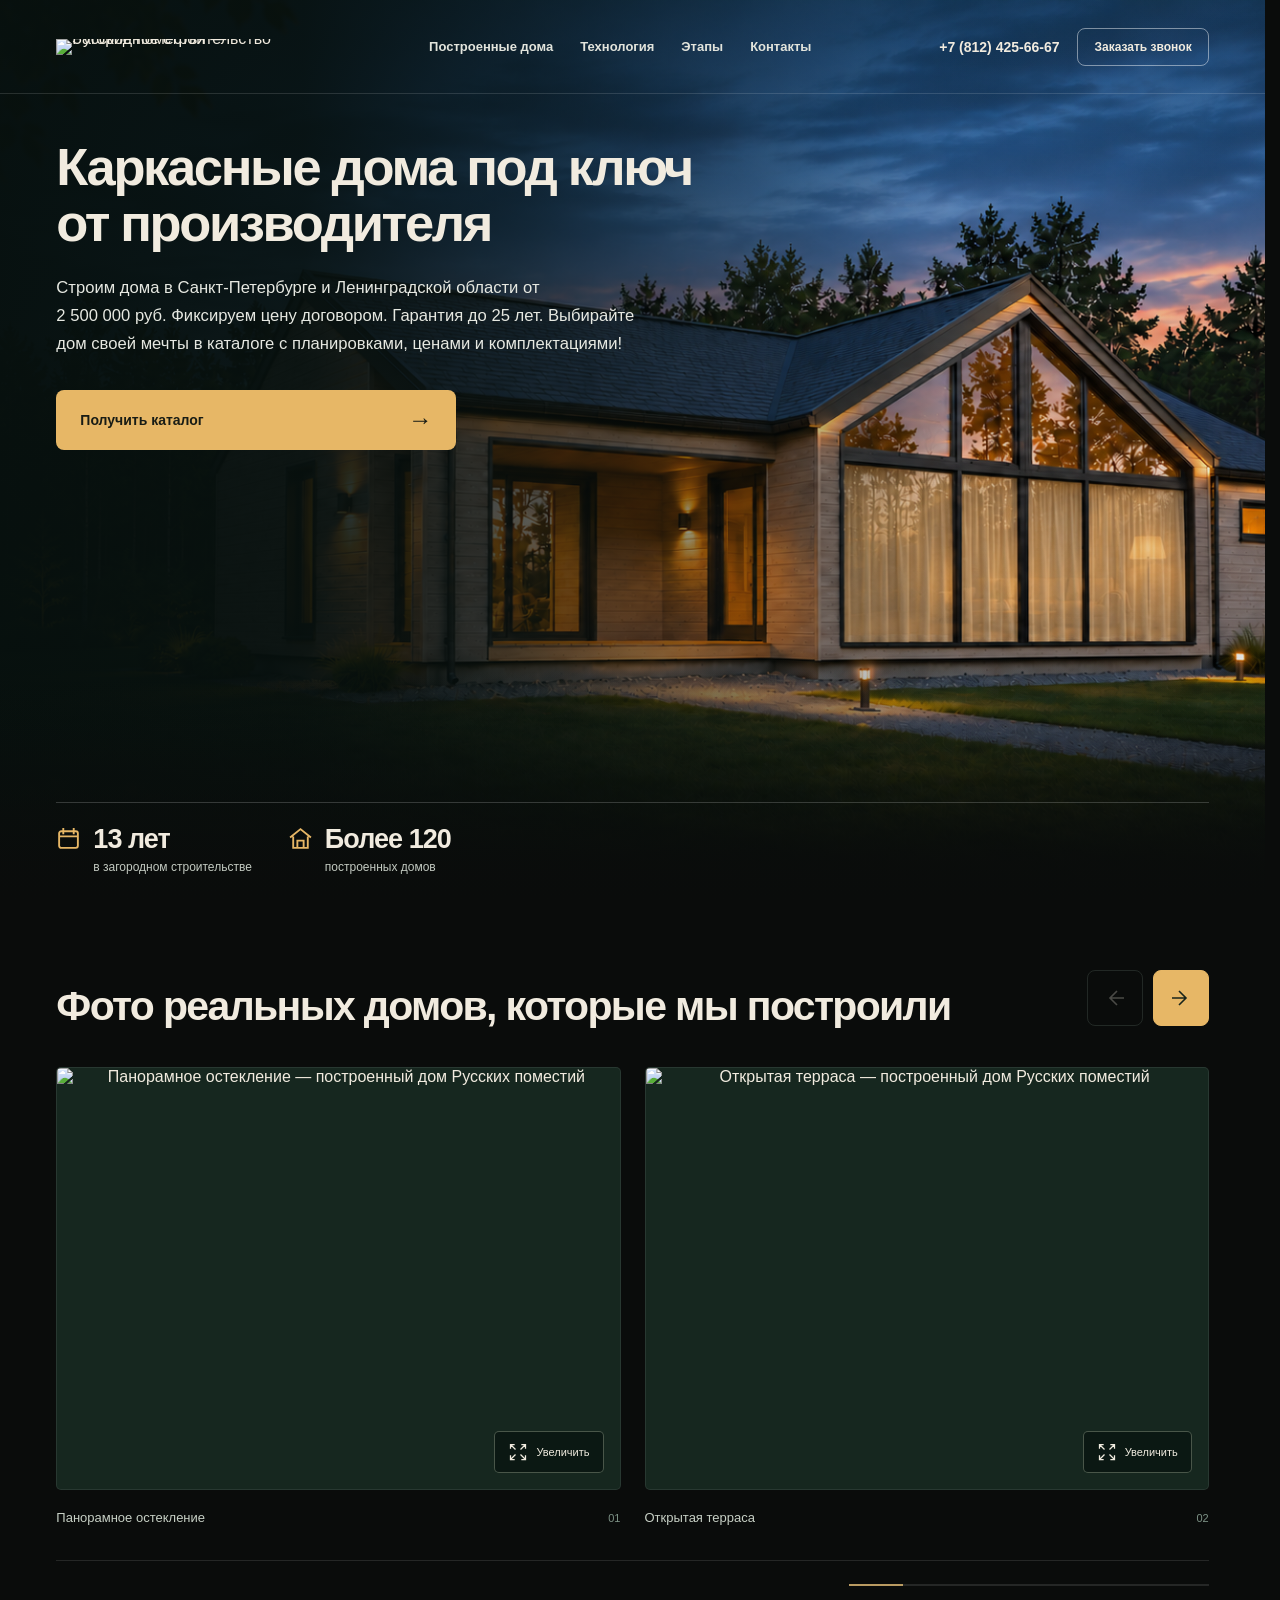
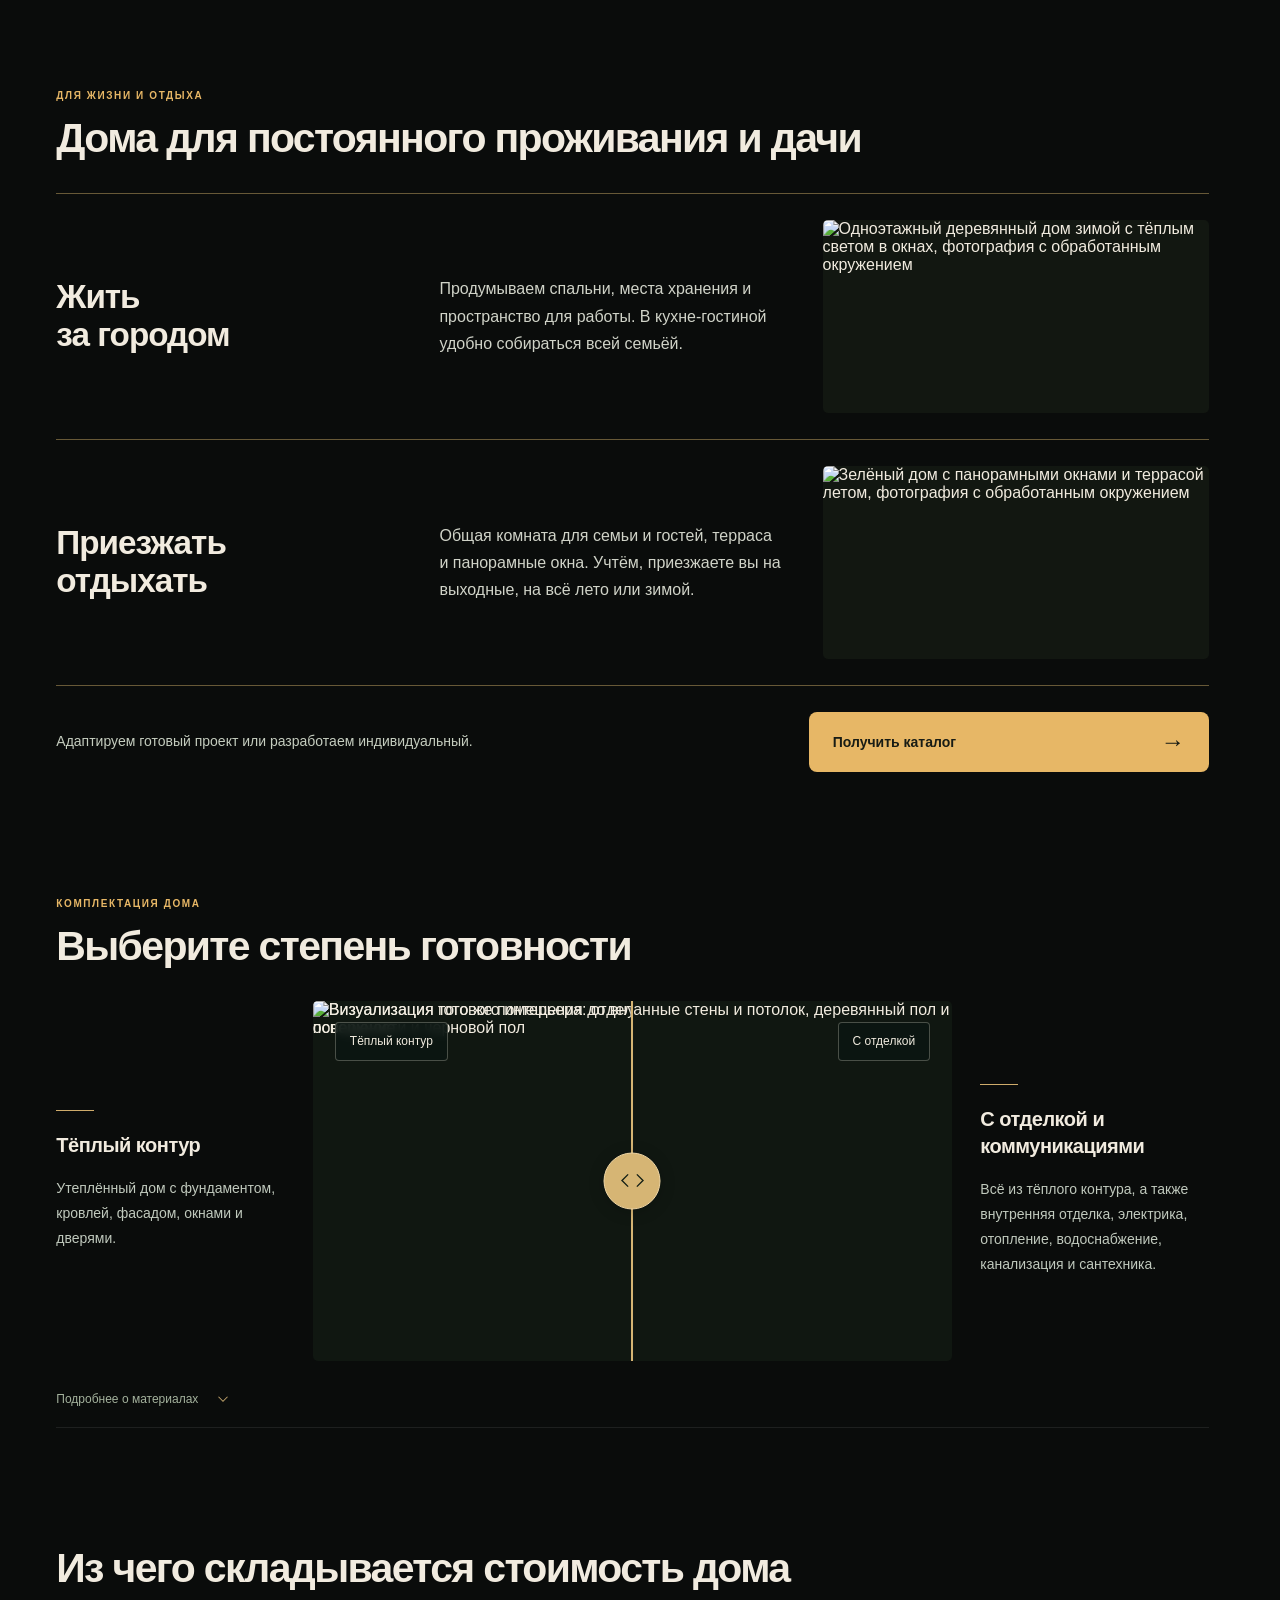
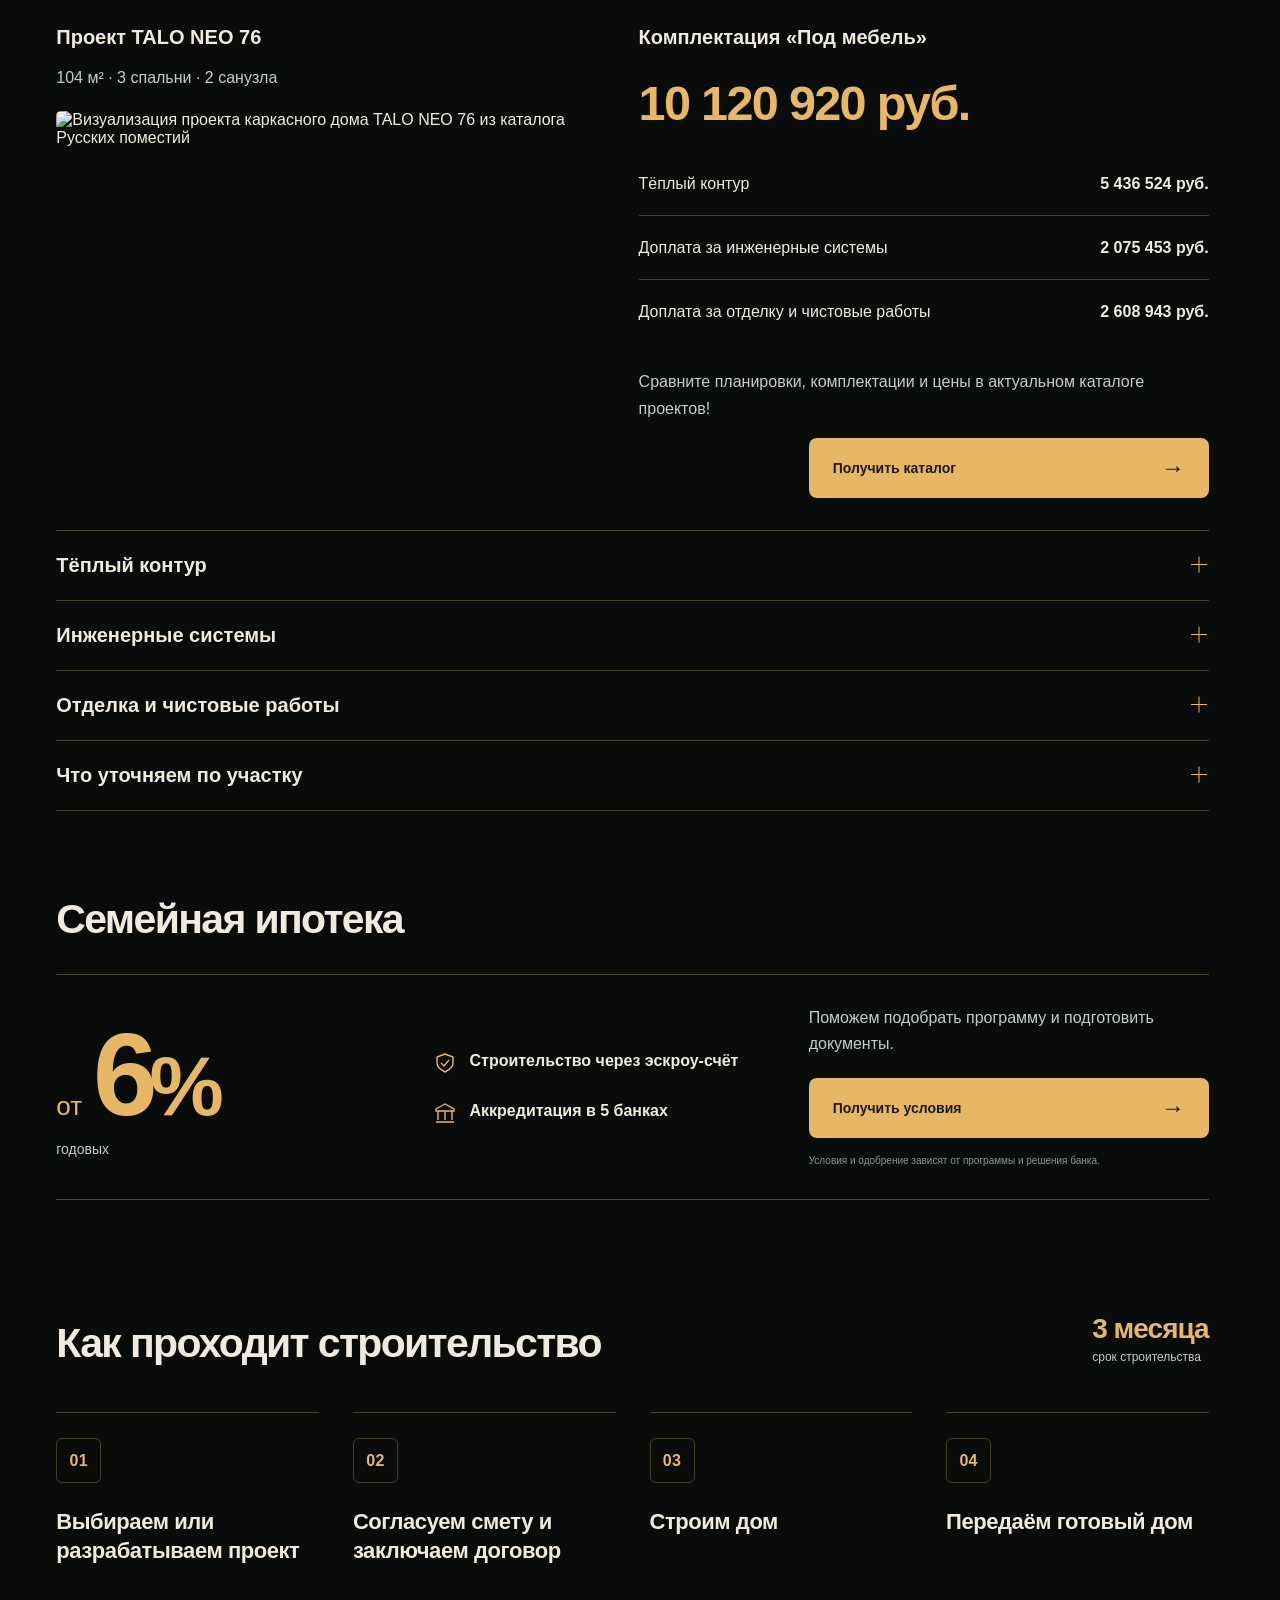
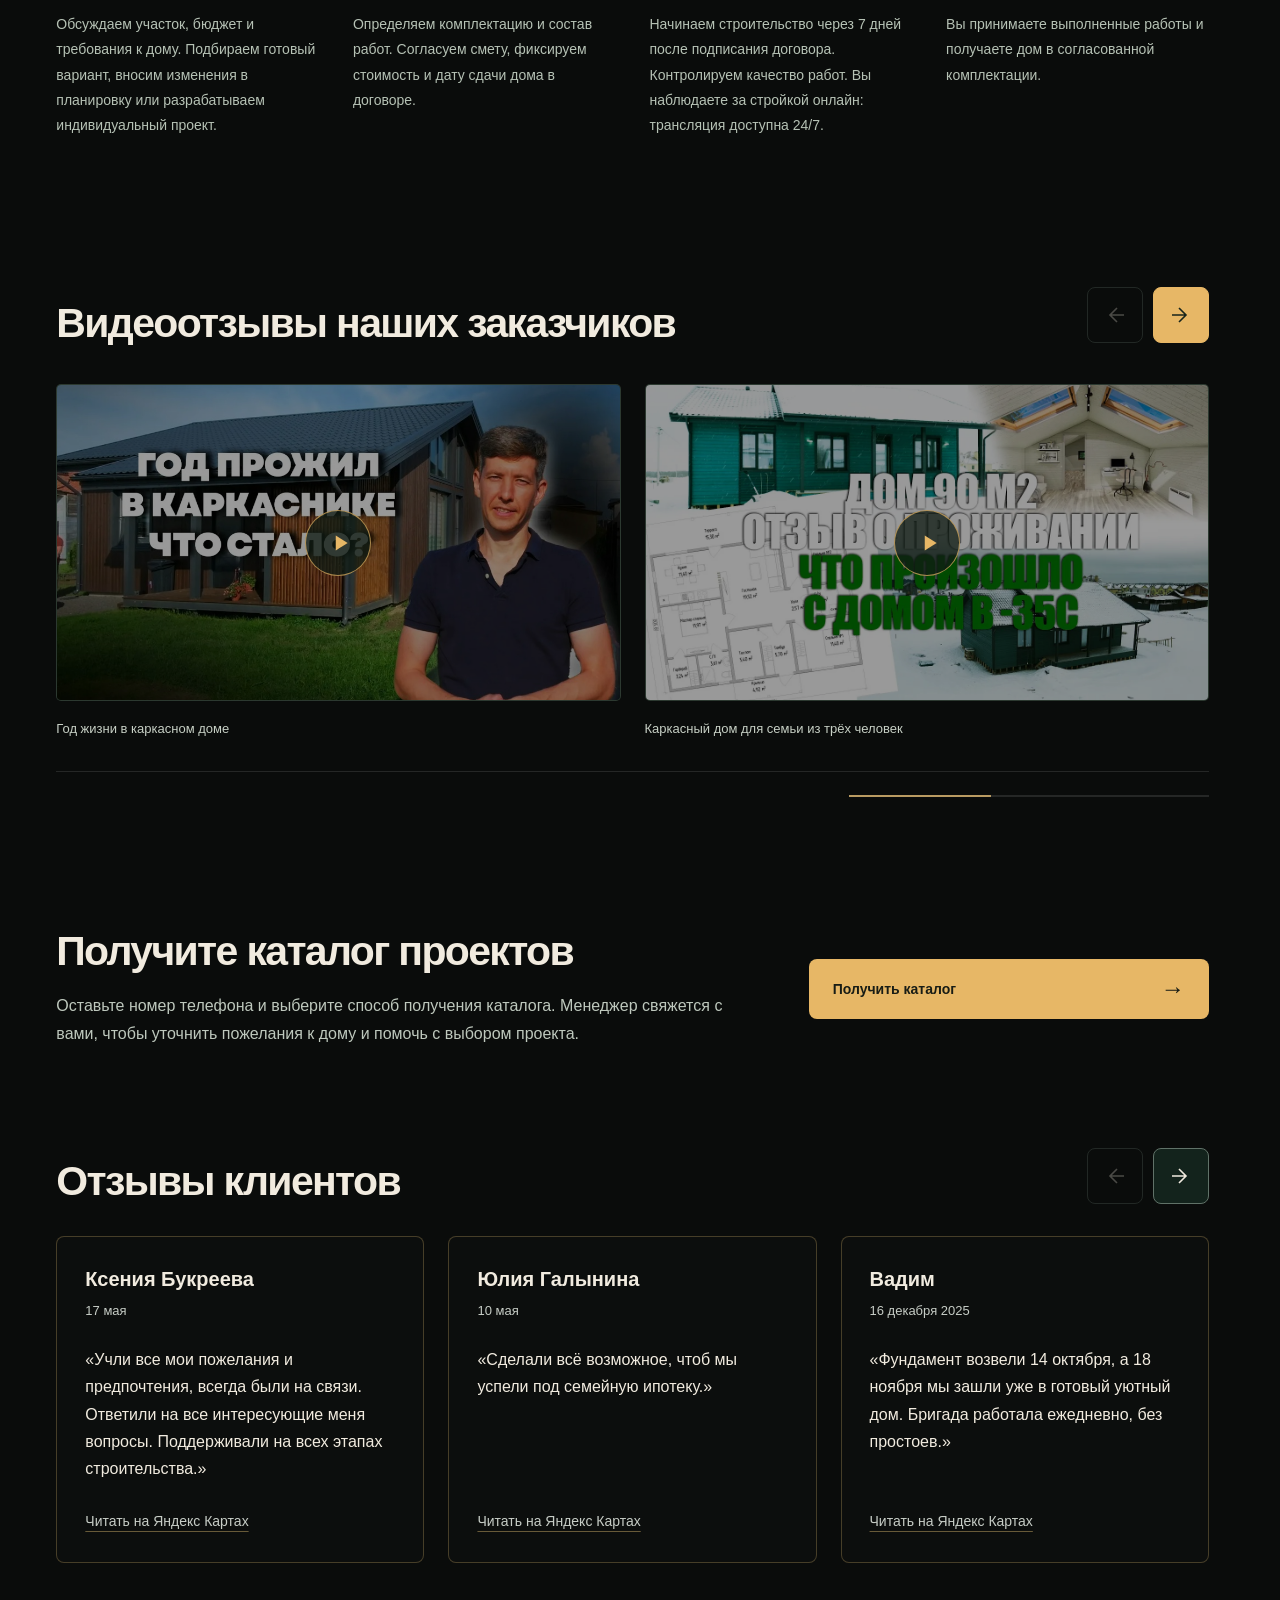
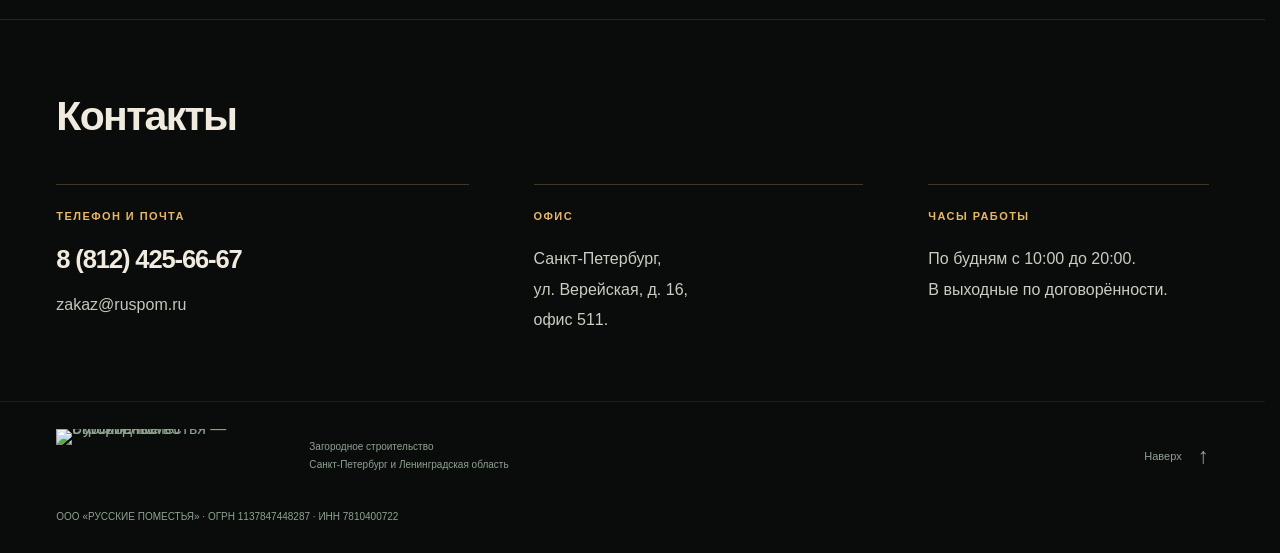
==== index.html @ 707953c7 "Add callback dialog matching catalogue form" ====
<!doctype html><html lang="ru"><head><meta charset="utf-8"><meta name="viewport" content="width=device-width,initial-scale=1"><meta name="robots" content="noindex,nofollow"><meta name="theme-color" content="#0a0c0b"><meta name="description" content="Каркасные дома под ключ от производителя. Русские поместья — Санкт-Петербург и Ленинградская область."><title>Каркасные дома под ключ — Русские поместья</title><link rel="preload" as="image" href="assets/cinema/hero-panorama-curtains.png"><link rel="stylesheet" href="assets/cinema.css?v=41"><script src="assets/cinema.js?v=15" defer></script><script src="assets/catalog-form.js" defer></script><script src="assets/callback-form.js" defer></script></head><body><a class="skip-link" href="#works">К построенным домам</a><main>
<section id="home" aria-labelledby="hero-title" class="hero a"><div class="a__photo" style="background-image:url('assets/cinema/hero-panorama-curtains.png')"></div><div class="a__shade"></div><header class="site-header"><a class="brand" href="#home" aria-label="Русские поместья"><img src="assets/cinema/logo-approved.png" alt="Русские поместья — Загородное строительство"></a><nav class="site-nav"><a href="#works">Построенные дома</a><a href="#tech">Технология</a><a href="#stages">Этапы</a><a href="#contacts">Контакты</a></nav><div class="site-contact"><a class="phone" href="tel:+78124256667">+7 (812) 425-66-67</a><a class="callback" href="#callback-form" data-callback aria-haspopup="dialog" aria-controls="callback-form">Заказать звонок</a></div></header><div class="a__inner"><div class="a__copy"><h1 class="display" id="hero-title">Каркасные дома под ключ от производителя</h1><p class="lead">Строим дома в Санкт-Петербурге и Ленинградской области от 2&nbsp;500&nbsp;000&nbsp;руб. Фиксируем цену договором. Гарантия до 25 лет. Выбирайте дом своей мечты в каталоге с планировками, ценами и комплектациями!</p><div class="a__action"><button class="cta" type="button" data-catalog>Получить каталог <span class="arrow">→</span></button></div></div><div class="a__bottom"><div class="proof"><div class="proof__item"><svg viewBox="0 0 24 24" fill="none" stroke-width="1.8"><rect x="3" y="5" width="18" height="16" rx="2"/><path d="M7 2v6M17 2v6M3 10h18"/></svg><div><div class="proof__num">13 лет</div><span class="proof__text">в загородном строительстве</span></div></div><div class="proof__item"><svg viewBox="0 0 24 24" fill="none" stroke-width="1.8"><path d="M2 11 12 3l10 8M5 10v11h14V10M9 21v-7h6v7"/></svg><div><div class="proof__num">Более 120</div><span class="proof__text">построенных домов</span></div></div></div></div></div></section>
<section class="works" id="works" aria-labelledby="works-title"><div class="works-container"><div class="works-heading"><h2 class="section-title" id="works-title">Фото реальных домов, которые мы построили</h2><div class="gallery-controls"><div class="gallery-arrows"><button type="button" class="gallery-arrow " data-gallery-prev aria-label="Предыдущая фотография" disabled><svg viewBox="0 0 24 24" width="24" height="24" fill="none" stroke="currentColor" stroke-width="1.6" aria-hidden="true"><path d="M14 5l-7 7 7 7M7 12h14"/></svg></button><button type="button" class="gallery-arrow " data-gallery-next aria-label="Следующая фотография"><svg viewBox="0 0 24 24" width="24" height="24" fill="none" stroke="currentColor" stroke-width="1.6" aria-hidden="true"><path d="M10 5l7 7-7 7M17 12H3"/></svg></button></div></div></div><div class="gallery-window"><ul class="gallery-track" aria-label="Фотографии построенных домов" aria-roledescription="карусель" tabindex="0"><li class="gallery-card" aria-label="Фотография 1 из 13"><figure><button type="button" class="gallery-photo" data-open="0" aria-label="Открыть фотографию 1: Панорамное остекление"><img src="assets/cinema/gallery-lead-08-marked.webp" width="1448" height="1086" alt="Панорамное остекление — построенный дом Русских поместий" loading="lazy" decoding="async" draggable="false"><span class="expand-photo"><svg viewBox="0 0 24 24" width="20" height="20" fill="none" stroke="currentColor" stroke-width="1.5" aria-hidden="true"><path d="M8 3H3v5M16 3h5v5M21 16v5h-5M8 21H3v-5M3 3l6 6M21 3l-6 6M21 21l-6-6M3 21l6-6"/></svg><span>Увеличить</span></span></button><figcaption><span>Панорамное остекление</span><span class="photo-index">01</span></figcaption></figure></li><li class="gallery-card" aria-label="Фотография 2 из 13"><figure><button type="button" class="gallery-photo" data-open="1" aria-label="Открыть фотографию 2: Открытая терраса"><img src="assets/cinema/gallery-lead-14-marked.webp" width="1448" height="1086" alt="Открытая терраса — построенный дом Русских поместий" loading="lazy" decoding="async" draggable="false"><span class="expand-photo"><svg viewBox="0 0 24 24" width="20" height="20" fill="none" stroke="currentColor" stroke-width="1.5" aria-hidden="true"><path d="M8 3H3v5M16 3h5v5M21 16v5h-5M8 21H3v-5M3 3l6 6M21 3l-6 6M21 21l-6-6M3 21l6-6"/></svg><span>Увеличить</span></span></button><figcaption><span>Открытая терраса</span><span class="photo-index">02</span></figcaption></figure></li><li class="gallery-card" aria-label="Фотография 3 из 13"><figure><button type="button" class="gallery-photo" data-open="2" aria-label="Открыть фотографию 3: Терраса вдоль фасада"><img src="assets/cinema/preview-12.webp" width="1920" height="1440" alt="Терраса вдоль фасада — построенный дом Русских поместий" loading="lazy" decoding="async" draggable="false"><span class="expand-photo"><svg viewBox="0 0 24 24" width="20" height="20" fill="none" stroke="currentColor" stroke-width="1.5" aria-hidden="true"><path d="M8 3H3v5M16 3h5v5M21 16v5h-5M8 21H3v-5M3 3l6 6M21 3l-6 6M21 21l-6-6M3 21l6-6"/></svg><span>Увеличить</span></span></button><figcaption><span>Терраса вдоль фасада</span><span class="photo-index">03</span></figcaption></figure></li><li class="gallery-card" aria-label="Фотография 4 из 13"><figure><button type="button" class="gallery-photo" data-open="3" aria-label="Открыть фотографию 4: Дом в зелёном окружении"><img src="assets/cinema/preview-09.webp" width="1920" height="1440" alt="Дом в зелёном окружении — построенный дом Русских поместий" loading="lazy" decoding="async" draggable="false"><span class="expand-photo"><svg viewBox="0 0 24 24" width="20" height="20" fill="none" stroke="currentColor" stroke-width="1.5" aria-hidden="true"><path d="M8 3H3v5M16 3h5v5M21 16v5h-5M8 21H3v-5M3 3l6 6M21 3l-6 6M21 21l-6-6M3 21l6-6"/></svg><span>Увеличить</span></span></button><figcaption><span>Дом в зелёном окружении</span><span class="photo-index">04</span></figcaption></figure></li><li class="gallery-card" aria-label="Фотография 5 из 13"><figure><button type="button" class="gallery-photo" data-open="4" aria-label="Открыть фотографию 5: Деревянный фасад зимой"><img src="assets/cinema/preview-01.webp" width="1920" height="1440" alt="Деревянный фасад зимой — построенный дом Русских поместий" loading="lazy" decoding="async" draggable="false"><span class="expand-photo"><svg viewBox="0 0 24 24" width="20" height="20" fill="none" stroke="currentColor" stroke-width="1.5" aria-hidden="true"><path d="M8 3H3v5M16 3h5v5M21 16v5h-5M8 21H3v-5M3 3l6 6M21 3l-6 6M21 21l-6-6M3 21l6-6"/></svg><span>Увеличить</span></span></button><figcaption><span>Деревянный фасад зимой</span><span class="photo-index">05</span></figcaption></figure></li><li class="gallery-card" aria-label="Фотография 6 из 13"><figure><button type="button" class="gallery-photo" data-open="5" aria-label="Открыть фотографию 6: Крытая терраса"><img src="assets/cinema/preview-07.webp" width="1920" height="1440" alt="Крытая терраса — построенный дом Русских поместий" loading="lazy" decoding="async" draggable="false"><span class="expand-photo"><svg viewBox="0 0 24 24" width="20" height="20" fill="none" stroke="currentColor" stroke-width="1.5" aria-hidden="true"><path d="M8 3H3v5M16 3h5v5M21 16v5h-5M8 21H3v-5M3 3l6 6M21 3l-6 6M21 21l-6-6M3 21l6-6"/></svg><span>Увеличить</span></span></button><figcaption><span>Крытая терраса</span><span class="photo-index">06</span></figcaption></figure></li><li class="gallery-card" aria-label="Фотография 7 из 13"><figure><button type="button" class="gallery-photo" data-open="6" aria-label="Открыть фотографию 7: Высокое остекление фасада"><img src="assets/cinema/preview-10.webp" width="1920" height="1440" alt="Высокое остекление фасада — построенный дом Русских поместий" loading="lazy" decoding="async" draggable="false"><span class="expand-photo"><svg viewBox="0 0 24 24" width="20" height="20" fill="none" stroke="currentColor" stroke-width="1.5" aria-hidden="true"><path d="M8 3H3v5M16 3h5v5M21 16v5h-5M8 21H3v-5M3 3l6 6M21 3l-6 6M21 21l-6-6M3 21l6-6"/></svg><span>Увеличить</span></span></button><figcaption><span>Высокое остекление фасада</span><span class="photo-index">07</span></figcaption></figure></li><li class="gallery-card" aria-label="Фотография 8 из 13"><figure><button type="button" class="gallery-photo" data-open="7" aria-label="Открыть фотографию 8: Панорамный фасад"><img src="assets/cinema/preview-11.webp" width="1920" height="1440" alt="Панорамный фасад — построенный дом Русских поместий" loading="lazy" decoding="async" draggable="false"><span class="expand-photo"><svg viewBox="0 0 24 24" width="20" height="20" fill="none" stroke="currentColor" stroke-width="1.5" aria-hidden="true"><path d="M8 3H3v5M16 3h5v5M21 16v5h-5M8 21H3v-5M3 3l6 6M21 3l-6 6M21 21l-6-6M3 21l6-6"/></svg><span>Увеличить</span></span></button><figcaption><span>Панорамный фасад</span><span class="photo-index">08</span></figcaption></figure></li><li class="gallery-card" aria-label="Фотография 9 из 13"><figure><button type="button" class="gallery-photo" data-open="8" aria-label="Открыть фотографию 9: Фасад в вечернем освещении"><img src="assets/cinema/preview-06.webp" width="1920" height="1440" alt="Фасад в вечернем освещении — построенный дом Русских поместий" loading="lazy" decoding="async" draggable="false"><span class="expand-photo"><svg viewBox="0 0 24 24" width="20" height="20" fill="none" stroke="currentColor" stroke-width="1.5" aria-hidden="true"><path d="M8 3H3v5M16 3h5v5M21 16v5h-5M8 21H3v-5M3 3l6 6M21 3l-6 6M21 21l-6-6M3 21l6-6"/></svg><span>Увеличить</span></span></button><figcaption><span>Фасад в вечернем освещении</span><span class="photo-index">09</span></figcaption></figure></li><li class="gallery-card" aria-label="Фотография 10 из 13"><figure><button type="button" class="gallery-photo" data-open="9" aria-label="Открыть фотографию 10: Дом с крыльцом"><img src="assets/cinema/preview-13.webp" width="1920" height="1440" alt="Дом с крыльцом — построенный дом Русских поместий" loading="lazy" decoding="async" draggable="false"><span class="expand-photo"><svg viewBox="0 0 24 24" width="20" height="20" fill="none" stroke="currentColor" stroke-width="1.5" aria-hidden="true"><path d="M8 3H3v5M16 3h5v5M21 16v5h-5M8 21H3v-5M3 3l6 6M21 3l-6 6M21 21l-6-6M3 21l6-6"/></svg><span>Увеличить</span></span></button><figcaption><span>Дом с крыльцом</span><span class="photo-index">10</span></figcaption></figure></li><li class="gallery-card" aria-label="Фотография 11 из 13"><figure><button type="button" class="gallery-photo" data-open="10" aria-label="Открыть фотографию 11: Дом с крытой террасой"><img src="assets/cinema/preview-05.webp" width="1920" height="1440" alt="Дом с крытой террасой — построенный дом Русских поместий" loading="lazy" decoding="async" draggable="false"><span class="expand-photo"><svg viewBox="0 0 24 24" width="20" height="20" fill="none" stroke="currentColor" stroke-width="1.5" aria-hidden="true"><path d="M8 3H3v5M16 3h5v5M21 16v5h-5M8 21H3v-5M3 3l6 6M21 3l-6 6M21 21l-6-6M3 21l6-6"/></svg><span>Увеличить</span></span></button><figcaption><span>Дом с крытой террасой</span><span class="photo-index">11</span></figcaption></figure></li><li class="gallery-card" aria-label="Фотография 12 из 13"><figure><button type="button" class="gallery-photo" data-open="11" aria-label="Открыть фотографию 12: Одноэтажный дом зимой"><img src="assets/cinema/preview-02.webp" width="1920" height="1440" alt="Одноэтажный дом зимой — построенный дом Русских поместий" loading="lazy" decoding="async" draggable="false"><span class="expand-photo"><svg viewBox="0 0 24 24" width="20" height="20" fill="none" stroke="currentColor" stroke-width="1.5" aria-hidden="true"><path d="M8 3H3v5M16 3h5v5M21 16v5h-5M8 21H3v-5M3 3l6 6M21 3l-6 6M21 21l-6-6M3 21l6-6"/></svg><span>Увеличить</span></span></button><figcaption><span>Одноэтажный дом зимой</span><span class="photo-index">12</span></figcaption></figure></li><li class="gallery-card" aria-label="Фотография 13 из 13"><figure><button type="button" class="gallery-photo" data-open="12" aria-label="Открыть фотографию 13: Дом зимой"><img src="assets/cinema/preview-03.webp" width="1920" height="1440" alt="Дом зимой — построенный дом Русских поместий" loading="lazy" decoding="async" draggable="false"><span class="expand-photo"><svg viewBox="0 0 24 24" width="20" height="20" fill="none" stroke="currentColor" stroke-width="1.5" aria-hidden="true"><path d="M8 3H3v5M16 3h5v5M21 16v5h-5M8 21H3v-5M3 3l6 6M21 3l-6 6M21 21l-6-6M3 21l6-6"/></svg><span>Увеличить</span></span></button><figcaption><span>Дом зимой</span><span class="photo-index">13</span></figcaption></figure></li></ul></div><div class="gallery-bottom"><div class="gallery-progress" aria-hidden="true"><span></span></div></div></div></section>

<section class="projects living content-section" id="projects" aria-labelledby="projects-title">
 <div class="section-container">
  <div class="living-heading"><p class="living-eyebrow">Для жизни и отдыха</p><h2 class="section-title" id="projects-title">Дома для постоянного проживания и дачи</h2></div>
  <div class="living-stories">
   <article class="living-row" aria-labelledby="living-everyday-title">
    <h3 id="living-everyday-title">Жить <span>за городом</span></h3>
    <p class="living-copy">Продумываем спальни, места хранения и пространство для работы. В кухне-гостиной удобно собираться всей семьёй.</p>
    <figure class="living-photo"><img src="assets/cinema/living-winter.webp" width="1774" height="887" alt="Одноэтажный деревянный дом зимой с тёплым светом в окнах, фотография с обработанным окружением" loading="lazy" decoding="async"></figure>
   </article>
   <article class="living-row" aria-labelledby="living-weekends-title">
    <h3 id="living-weekends-title">Приезжать <span>отдыхать</span></h3>
    <p class="living-copy">Общая комната для семьи и гостей, терраса и панорамные окна. Учтём, приезжаете вы на выходные, на всё лето или зимой.</p>
    <figure class="living-photo"><img src="assets/cinema/living-summer.webp" width="1774" height="887" alt="Зелёный дом с панорамными окнами и террасой летом, фотография с обработанным окружением" loading="lazy" decoding="async"></figure>
   </article>
  </div>
  <div class="living-footer"><p>Адаптируем готовый проект или разработаем индивидуальный.</p><button class="cta" type="button" data-catalog>Получить каталог <span class="arrow" aria-hidden="true">→</span></button></div>
 </div>
</section>

<section class="tech readiness finish-section content-section" id="tech" aria-labelledby="tech-title">
 <div class="section-container">
  <div class="finish-heading"><p class="readiness-eyebrow">Комплектация дома</p><h2 class="section-title" id="tech-title">Выберите степень готовности</h2></div>
  <div class="finish-layout">
   <div class="finish-copy finish-copy-before">
    <h3>Тёплый контур</h3>
    <p>Утеплённый дом с фундаментом, кровлей, фасадом, окнами и дверями.</p>
   </div>
   <figure class="finish-figure" aria-label="Сравнение интерьера до и после отделки">
   <div class="finish-comparison" data-finish-comparison style="--reveal:50%" role="group" aria-labelledby="tech-title">
    <img class="finish-photo finish-photo-after" src="assets/cinema/interior-finished.webp" width="1672" height="941" alt="Визуализация готового интерьера: отделанные стены и потолок, деревянный пол и освещение" loading="lazy" decoding="async" draggable="false">
    <div class="finish-before"><img class="finish-photo" src="assets/cinema/interior-shell.webp" width="1672" height="941" alt="Визуализация того же помещения до внутренних работ: незавершённые поверхности и черновой пол" loading="lazy" decoding="async" draggable="false"></div>
    <input class="finish-range" type="range" min="0" max="100" step="1" value="50" aria-label="Сравнить тёплый контур и готовую отделку" aria-valuetext="Тёплый контур — 50 процентов изображения, с отделкой — 50 процентов">
    <span class="finish-state finish-state-before" aria-hidden="true">Тёплый контур</span><span class="finish-state finish-state-after" aria-hidden="true">С отделкой</span>
    <span class="finish-handle" aria-hidden="true"><span class="finish-knob"><svg viewBox="0 0 32 24" width="28" height="24" fill="none" stroke="currentColor" stroke-width="1.6"><path d="m11 5-7 7 7 7m10-14 7 7-7 7"/></svg></span></span>
   </div>
   </figure>
   <div class="finish-copy finish-copy-after">
    <h3>С отделкой и коммуникациями</h3>
    <p>Всё из тёплого контура, а также внутренняя отделка, электрика, отопление, водоснабжение, канализация и сантехника.</p>
   </div>
  </div>
  <details class="readiness-details"><summary>Подробнее о материалах <svg viewBox="0 0 24 24" width="18" height="18" fill="none" stroke="currentColor" stroke-width="1.4" aria-hidden="true"><path d="m6 9 6 6 6-6"/></svg></summary><div><p>Каркас собираем из строганой доски камерной сушки. Применяем утепление, пароизоляцию и ветрозащитные мембраны, устанавливаем энергоэффективные стеклопакеты.</p><p>Тип фундамента, толщину утепления, кровельное покрытие и отделку определяем по проекту. Точный состав комплектации выбранного дома указан в каталоге.</p></div></details>
 </div>
</section>
<section class="cost-example content-section" id="cost" aria-labelledby="cost-title">
 <div class="section-container">
  <h2 class="section-title" id="cost-title">Из чего складывается стоимость дома</h2>
  <div class="cost-overview">
   <div class="cost-house">
    <h3>Проект TALO NEO 76</h3>
    <p class="cost-house-description">104 м² · 3 спальни · 2 санузла</p>
    <figure class="cost-project-photo"><img src="assets/cinema/talo-neo-76-project.jpg" width="640" height="360" alt="Визуализация проекта каркасного дома TALO NEO 76 из каталога Русских поместий" loading="lazy" decoding="async"></figure>
   </div>
   <div class="cost-estimate">
    <h3 class="cost-total-label">Комплектация «Под мебель»</h3>
    <p class="cost-total">10&nbsp;120&nbsp;920&nbsp;руб.</p>
    <dl class="cost-breakdown">
     <div><dt>Тёплый контур</dt><dd>5&nbsp;436&nbsp;524&nbsp;руб.</dd></div>
     <div><dt>Доплата за инженерные системы</dt><dd>2&nbsp;075&nbsp;453&nbsp;руб.</dd></div>
     <div><dt>Доплата за отделку и чистовые работы</dt><dd>2&nbsp;608&nbsp;943&nbsp;руб.</dd></div>
    </dl>
    <div class="cost-catalogue">
     <p>Сравните планировки, комплектации и цены в актуальном каталоге проектов!</p>
     <button class="cta" type="button" data-catalog>Получить каталог <span class="arrow" aria-hidden="true">→</span></button>
    </div>
   </div>
  </div>
  <div class="cost-inclusions">
   <details class="cost-detail"><summary>Тёплый контур<span class="cost-toggle" aria-hidden="true"></span></summary><div class="cost-detail-copy"><p>Железобетонные сваи, каркас из сухой строганой доски, металлочерепица и водосточная система, окна Veka SoftLine. Фасад и свесы кровли — окрашенная доска. Включены утепление стен, перегородок, перекрытия и кровли, ветрозащита, пароизоляция с проклейкой, доставка и сборка материалов.</p></div></details>
   <details class="cost-detail"><summary>Инженерные системы<span class="cost-toggle" aria-hidden="true"></span></summary><div class="cost-detail-copy"><p>Водяной тёплый пол, полусухая стяжка, черновая электрика и щит, точки водоснабжения и канализации, проходные элементы вентиляции. Котельная с электрическим котлом, бойлером и насосами. Станция локальной очистки «Аэробокс».</p></div></details>
   <details class="cost-detail"><summary>Отделка и чистовые работы<span class="cost-toggle" aria-hidden="true"></span></summary><div class="cost-detail-copy"><p>Окрашенная вагонка на стенах, натяжные потолки, кварцвиниловое покрытие, межкомнатные двери. Керамогранит на полу и стенах в мокрых зонах. Розетки, выключатели, светильники и сантехнические приборы.</p></div></details>
   <details class="cost-detail" id="cost-site-details"><summary>Что уточняем по участку<span class="cost-toggle" aria-hidden="true"></span></summary><div class="cost-detail-copy"><p>Параметры фундамента, ввод коммуникаций и условия доставки согласуем по выбранному участку.</p><p>Точную стоимость и состав работ согласуем до заключения договора.</p></div></details>
  </div>
 </div>
</section>
<section class="mortgage" id="mortgage" aria-labelledby="mortgage-title">
 <div class="mortgage-container">
  <h2 class="section-title" id="mortgage-title">Семейная ипотека</h2>
  <div class="mortgage-panel">
   <div class="mortgage-offer"><p class="mortgage-rate" aria-label="От 6 процентов годовых"><span class="rate-from">от</span><strong>6<span class="rate-percent">%</span></strong><span class="rate-period">годовых</span></p></div>
   <div class="mortgage-benefits"><p><svg viewBox="0 0 24 24" width="24" height="24" fill="none" stroke="currentColor" stroke-width="1.4" aria-hidden="true"><path d="M12 3 4 6v6c0 4 4 7 8 9 4-2 8-5 8-9V6l-8-3Z"/><path d="m8 12 3 3 5-6"/></svg><span>Строительство через эскроу-счёт</span></p><p><svg viewBox="0 0 24 24" width="24" height="24" fill="none" stroke="currentColor" stroke-width="1.4" aria-hidden="true"><path d="m3 8 9-5 9 5v2H3V8ZM5 10v9m7-9v9m7-9v9M3 21h18"/></svg><span>Аккредитация в 5 банках</span></p></div>
   <div class="mortgage-details">
    <p class="mortgage-description">Поможем подобрать программу и подготовить документы.</p>
    <div class="mortgage-action"><a class="cta mortgage-cta" href="tel:+78124256667">Получить условия <span class="arrow" aria-hidden="true">→</span></a></div>
    <p class="mortgage-note">Условия и одобрение зависят от программы и решения банка.</p>
   </div>
  </div>
 </div>
</section>

<section class="stages content-section" id="stages" aria-labelledby="stages-title"><div class="section-container"><div class="works-heading stages-heading"><h2 class="section-title" id="stages-title">Как проходит строительство</h2><p class="stages-duration"><strong class="proof__num">3 месяца</strong><span class="proof__text">срок строительства</span></p></div><ol class="stages-list"><li><span class="stage-number" aria-hidden="true">01</span><div><h3>Выбираем или разрабатываем проект</h3><p>Обсуждаем участок, бюджет и требования к дому. Подбираем готовый вариант, вносим изменения в планировку или разрабатываем индивидуальный проект.</p></div></li><li><span class="stage-number" aria-hidden="true">02</span><div><h3>Согласуем смету и заключаем договор</h3><p>Определяем комплектацию и состав работ. Согласуем смету, фиксируем стоимость и дату сдачи дома в договоре.</p></div></li><li><span class="stage-number" aria-hidden="true">03</span><div><h3>Строим дом</h3><p>Начинаем строительство через 7 дней после подписания договора. Контролируем качество работ. Вы наблюдаете за стройкой онлайн: трансляция доступна 24/7.</p></div></li><li><span class="stage-number" aria-hidden="true">04</span><div><h3>Передаём готовый дом</h3><p>Вы принимаете выполненные работы и получаете дом в согласованной комплектации.</p></div></li></ol></div></section>

<section class="reviews content-section" id="reviews" aria-labelledby="reviews-title"><div class="section-container"><div class="works-heading"><h2 class="section-title" id="reviews-title">Видеоотзывы наших заказчиков</h2><div class="gallery-controls"><div class="gallery-arrows"><button type="button" class="gallery-arrow" data-video-prev aria-label="Предыдущее видео" disabled><svg viewBox="0 0 24 24" width="24" height="24" fill="none" stroke="currentColor" stroke-width="1.6" aria-hidden="true"><path d="M14 5l-7 7 7 7M7 12h14"/></svg></button><button type="button" class="gallery-arrow" data-video-next aria-label="Следующее видео"><svg viewBox="0 0 24 24" width="24" height="24" fill="none" stroke="currentColor" stroke-width="1.6" aria-hidden="true"><path d="M10 5l7 7-7 7M17 12H3"/></svg></button></div></div></div><ul class="gallery-track video-track" aria-label="Видеоотзывы заказчиков" aria-roledescription="карусель" tabindex="0"><li class="gallery-card video-card"><figure><button class="video-poster" type="button" data-video="0" data-embed-url="https://vk.ru/video_ext.php?oid=-26809331&amp;id=456240156&amp;hash=1be7e46994a92443&amp;hd=3" aria-label="Смотреть: Год жизни в каркасном доме"><img src="assets/cinema/video-456240156.jpg" width="1280" height="720" alt="" loading="lazy" decoding="async" draggable="false"><span class="video-soon" hidden>Видео скоро</span><span class="video-play"><svg viewBox="0 0 24 24" width="26" height="26" fill="currentColor" aria-hidden="true"><path d="m9 5 11 7-11 7V5Z"/></svg></span></button><figcaption><span>Год жизни в каркасном доме</span></figcaption></figure></li><li class="gallery-card video-card"><figure><button class="video-poster" type="button" data-video="1" data-embed-url="https://vk.ru/video_ext.php?oid=-26809331&amp;id=456240105&amp;hash=f12fdba099da62f9&amp;hd=3" aria-label="Смотреть: Каркасный дом для семьи из трёх человек"><img src="assets/cinema/video-456240105.webp" width="1280" height="720" alt="" loading="lazy" decoding="async" draggable="false"><span class="video-soon" hidden>Видео скоро</span><span class="video-play"><svg viewBox="0 0 24 24" width="26" height="26" fill="currentColor" aria-hidden="true"><path d="m9 5 11 7-11 7V5Z"/></svg></span></button><figcaption><span>Каркасный дом для семьи из трёх человек</span></figcaption></figure></li><li class="gallery-card video-card"><figure><button class="video-poster" type="button" data-video="2" data-embed-url="https://vk.ru/video_ext.php?oid=-26809331&amp;id=456240103&amp;hash=e90876fa91d85173&amp;hd=3" aria-label="Смотреть: Дом 110 м²: обзор и стоимость"><img src="assets/cinema/video-456240103.webp" width="1280" height="720" alt="" loading="lazy" decoding="async" draggable="false"><span class="video-soon" hidden>Видео скоро</span><span class="video-play"><svg viewBox="0 0 24 24" width="26" height="26" fill="currentColor" aria-hidden="true"><path d="m9 5 11 7-11 7V5Z"/></svg></span></button><figcaption><span>Дом 110 м²: обзор и стоимость</span></figcaption></figure></li><li class="gallery-card video-card"><figure><button class="video-poster" type="button" data-video="3" data-embed-url="https://vk.ru/video_ext.php?oid=-26809331&amp;id=456240093&amp;hash=cd6b69f41d3af309&amp;hd=3" aria-label="Смотреть: Проект TALO-71: отзыв заказчика"><img src="assets/cinema/video-456240093.jpg" width="1280" height="720" alt="" loading="lazy" decoding="async" draggable="false"><span class="video-soon" hidden>Видео скоро</span><span class="video-play"><svg viewBox="0 0 24 24" width="26" height="26" fill="currentColor" aria-hidden="true"><path d="m9 5 11 7-11 7V5Z"/></svg></span></button><figcaption><span>Проект TALO-71: отзыв заказчика</span></figcaption></figure></li><li class="gallery-card video-card"><figure><button class="video-poster" type="button" data-video="4" data-embed-url="https://vk.ru/video_ext.php?oid=-26809331&amp;id=456240065&amp;hash=f1e10bf92d3473d4&amp;hd=3" aria-label="Смотреть: Строительство в ипотеку: отзыв семьи"><img src="assets/cinema/video-456240065.jpg" width="1280" height="720" alt="" loading="lazy" decoding="async" draggable="false"><span class="video-soon" hidden>Видео скоро</span><span class="video-play"><svg viewBox="0 0 24 24" width="26" height="26" fill="currentColor" aria-hidden="true"><path d="m9 5 11 7-11 7V5Z"/></svg></span></button><figcaption><span>Строительство в ипотеку: отзыв семьи</span></figcaption></figure></li></ul><div class="video-gallery-bottom"><div class="video-progress" aria-hidden="true"><span></span></div></div></div></section>

<section class="catalogue content-section" id="catalogue" aria-labelledby="catalogue-title">
 <div class="section-container catalogue-layout">
  <div class="catalogue-copy"><h2 class="section-title" id="catalogue-title" tabindex="-1">Получите каталог проектов</h2><p>Оставьте номер телефона и выберите способ получения каталога. Менеджер свяжется с вами, чтобы уточнить пожелания к дому и помочь с выбором проекта.</p></div>
  <button class="cta catalogue-cta" type="button" data-catalog-request>Получить каталог <span class="arrow" aria-hidden="true">→</span></button>
 </div>
</section>

<section class="map-reviews content-section" id="map-reviews" aria-labelledby="map-reviews-title">
 <div class="section-container">
  <div class="map-reviews-heading">
   <div><h2 class="section-title" id="map-reviews-title">Отзывы клиентов</h2></div>
   <div class="map-reviews-controls"><div class="gallery-arrows"><button class="gallery-arrow" type="button" data-review-prev aria-label="Предыдущий отзыв" aria-controls="map-reviews-track" disabled><svg viewBox="0 0 24 24" width="24" height="24" fill="none" stroke="currentColor" stroke-width="1.6" aria-hidden="true"><path d="M14 5l-7 7 7 7M7 12h14"/></svg></button><button class="gallery-arrow" type="button" data-review-next aria-label="Следующий отзыв" aria-controls="map-reviews-track"><svg viewBox="0 0 24 24" width="24" height="24" fill="none" stroke="currentColor" stroke-width="1.6" aria-hidden="true"><path d="M10 5l7 7-7 7M17 12H3"/></svg></button></div></div>
  </div>
  <ul class="map-reviews-track" id="map-reviews-track" aria-label="Отзывы клиентов с Яндекс Карт" aria-roledescription="карусель" tabindex="0">
   <li class="map-review-card" aria-label="Отзыв 1 из 5"><article><header><h3>Ксения Букреева</h3><p class="map-review-date">17 мая</p></header><blockquote><p>«Учли все мои пожелания и предпочтения, всегда были на связи. Ответили на все интересующие меня вопросы. Поддерживали на всех этапах строительства.»</p></blockquote><a class="map-review-link" href="https://yandex.ru/maps/org/russkiye_pomestya/127041594031/reviews/" target="_blank" rel="noopener noreferrer">Читать на Яндекс Картах</a></article></li>
   <li class="map-review-card" aria-label="Отзыв 2 из 5"><article><header><h3>Юлия Галынина</h3><p class="map-review-date">10 мая</p></header><blockquote><p>«Сделали всё возможное, чтоб мы успели под семейную ипотеку.»</p></blockquote><a class="map-review-link" href="https://yandex.ru/maps/org/russkiye_pomestya/127041594031/reviews/" target="_blank" rel="noopener noreferrer">Читать на Яндекс Картах</a></article></li>
   <li class="map-review-card" aria-label="Отзыв 3 из 5"><article><header><h3>Вадим</h3><p class="map-review-date">16 декабря 2025</p></header><blockquote><p>«Фундамент возвели 14 октября, а 18 ноября мы зашли уже в готовый уютный дом. Бригада работала ежедневно, без простоев.»</p></blockquote><a class="map-review-link" href="https://yandex.ru/maps/org/russkiye_pomestya/127041594031/reviews/" target="_blank" rel="noopener noreferrer">Читать на Яндекс Картах</a></article></li>
   <li class="map-review-card" aria-label="Отзыв 4 из 5"><article><header><h3>Игорь Кравченко</h3><p class="map-review-date">16 марта</p></header><blockquote><p>«Две недели назад подписали акт приемки дома. […] Дизайн дома просто фантастический!»</p></blockquote><a class="map-review-link" href="https://yandex.ru/maps/org/russkiye_pomestya/127041594031/reviews/" target="_blank" rel="noopener noreferrer">Читать на Яндекс Картах</a></article></li>
   <li class="map-review-card" aria-label="Отзыв 5 из 5"><article><header><h3>Владимир А.</h3><p class="map-review-date">19 августа</p></header><blockquote><p>«За время строительства ни разу не поругались, это тоже показатель. […] В общем этой организации точно можно доверять, в наше время это самое главное.»</p></blockquote><a class="map-review-link" href="https://yandex.ru/maps/org/russkiye_pomestya/127041594031/reviews/" target="_blank" rel="noopener noreferrer">Читать на Яндекс Картах</a></article></li>
  </ul>
 </div>
</section>

<section class="contacts content-section" id="contacts" aria-labelledby="contacts-title"><div class="section-container"><h2 class="section-title" id="contacts-title">Контакты</h2><div class="contacts-grid"><div class="contact-item contact-direct"><h3>Телефон и почта</h3><a class="contact-phone" href="tel:+78124256667">8 (812) 425-66-67</a><a class="contact-email" href="mailto:zakaz@ruspom.ru">zakaz@ruspom.ru</a></div><div class="contact-item"><h3>Офис</h3><address>Санкт-Петербург,<br> ул. Верейская, д. 16,<br> офис 511.</address></div><div class="contact-item"><h3>Часы работы</h3><p>По будням с 10:00 до 20:00.<br>В выходные по договорённости.</p></div></div></div></section>
</main><footer class="site-footer"><div class="section-container footer-inner"><a class="footer-brand" href="#home" aria-label="Русские поместья — к началу страницы"><img src="assets/cinema/logo-approved.png" width="945" height="250" alt="Русские поместья — Загородное строительство"></a><span class="footer-copy">Загородное строительство<br>Санкт-Петербург и Ленинградская область</span><a class="back-top" href="#home">Наверх <span aria-hidden="true">↑</span></a></div><p class="section-container footer-copy footer-legal">ООО «РУССКИЕ ПОМЕСТЬЯ» · ОГРН&nbsp;1137847448287 · ИНН&nbsp;7810400722</p></footer><dialog class="viewer" aria-label="Просмотр фотографий построенных домов"><div class="viewer-header"><div class="viewer-count"><span data-viewer-number>01</span><span>/ 13</span></div><span class="viewer-brand">Русские поместья</span><button class="viewer-close" type="button" aria-label="Закрыть просмотр фотографий"><span>Закрыть</span><svg viewBox="0 0 24 24" width="22" height="22" fill="none" stroke="currentColor" stroke-width="1.5" aria-hidden="true"><path d="m5 5 14 14M19 5 5 19"/></svg></button></div><div class="viewer-stage"><ul class="viewer-track" aria-label="Увеличенные фотографии" tabindex="0"><li class="viewer-slide" aria-label="Фотография 1 из 13"><img data-src="assets/cinema/gallery-lead-08-marked.webp" width="1448" height="1086" alt="Панорамное остекление — построенный дом Русских поместий" draggable="false"></li><li class="viewer-slide" aria-label="Фотография 2 из 13"><img data-src="assets/cinema/gallery-lead-14-marked.webp" width="1448" height="1086" alt="Открытая терраса — построенный дом Русских поместий" draggable="false"></li><li class="viewer-slide" aria-label="Фотография 3 из 13"><img data-src="assets/cinema/house-12.webp" width="1920" height="1440" alt="Терраса вдоль фасада — построенный дом Русских поместий" draggable="false"></li><li class="viewer-slide" aria-label="Фотография 4 из 13"><img data-src="assets/cinema/house-09.webp" width="1920" height="1440" alt="Дом в зелёном окружении — построенный дом Русских поместий" draggable="false"></li><li class="viewer-slide" aria-label="Фотография 5 из 13"><img data-src="assets/cinema/house-01.webp" width="1920" height="1440" alt="Деревянный фасад зимой — построенный дом Русских поместий" draggable="false"></li><li class="viewer-slide" aria-label="Фотография 6 из 13"><img data-src="assets/cinema/house-07.webp" width="1920" height="1440" alt="Крытая терраса — построенный дом Русских поместий" draggable="false"></li><li class="viewer-slide" aria-label="Фотография 7 из 13"><img data-src="assets/cinema/house-10.webp" width="1920" height="1440" alt="Высокое остекление фасада — построенный дом Русских поместий" draggable="false"></li><li class="viewer-slide" aria-label="Фотография 8 из 13"><img data-src="assets/cinema/house-11.webp" width="1920" height="1440" alt="Панорамный фасад — построенный дом Русских поместий" draggable="false"></li><li class="viewer-slide" aria-label="Фотография 9 из 13"><img data-src="assets/cinema/house-06.webp" width="1920" height="1440" alt="Фасад в вечернем освещении — построенный дом Русских поместий" draggable="false"></li><li class="viewer-slide" aria-label="Фотография 10 из 13"><img data-src="assets/cinema/house-13.webp" width="1920" height="1440" alt="Дом с крыльцом — построенный дом Русских поместий" draggable="false"></li><li class="viewer-slide" aria-label="Фотография 11 из 13"><img data-src="assets/cinema/house-05.webp" width="1920" height="1440" alt="Дом с крытой террасой — построенный дом Русских поместий" draggable="false"></li><li class="viewer-slide" aria-label="Фотография 12 из 13"><img data-src="assets/cinema/house-02.webp" width="1920" height="1440" alt="Одноэтажный дом зимой — построенный дом Русских поместий" draggable="false"></li><li class="viewer-slide" aria-label="Фотография 13 из 13"><img data-src="assets/cinema/house-03.webp" width="1920" height="1440" alt="Дом зимой — построенный дом Русских поместий" draggable="false"></li></ul><button type="button" class="gallery-arrow viewer-arrow viewer-arrow-prev" data-viewer-prev aria-label="Предыдущая фотография" disabled><svg viewBox="0 0 24 24" width="24" height="24" fill="none" stroke="currentColor" stroke-width="1.6" aria-hidden="true"><path d="M14 5l-7 7 7 7M7 12h14"/></svg></button><button type="button" class="gallery-arrow viewer-arrow viewer-arrow-next" data-viewer-next aria-label="Следующая фотография"><svg viewBox="0 0 24 24" width="24" height="24" fill="none" stroke="currentColor" stroke-width="1.6" aria-hidden="true"><path d="M10 5l7 7-7 7M17 12H3"/></svg></button></div><div class="viewer-bottom"><div class="viewer-caption-row"><p class="viewer-caption" aria-live="polite"></p><span class="viewer-hint"><span class="desktop-hint">← → Листайте стрелками</span><span class="touch-hint">Листайте пальцем</span></span></div><div class="viewer-thumbs" aria-label="Выбрать фотографию"><button type="button" class="viewer-thumb" data-select="0" aria-label="Фотография 1: Панорамное остекление" aria-pressed="false"><img data-src="assets/cinema/gallery-lead-08-marked.webp" width="320" height="240" alt="" draggable="false"></button><button type="button" class="viewer-thumb" data-select="1" aria-label="Фотография 2: Открытая терраса" aria-pressed="false"><img data-src="assets/cinema/gallery-lead-14-marked.webp" width="320" height="240" alt="" draggable="false"></button><button type="button" class="viewer-thumb" data-select="2" aria-label="Фотография 3: Терраса вдоль фасада" aria-pressed="false"><img data-src="assets/cinema/thumb-12.webp" width="320" height="240" alt="" draggable="false"></button><button type="button" class="viewer-thumb" data-select="3" aria-label="Фотография 4: Дом в зелёном окружении" aria-pressed="false"><img data-src="assets/cinema/thumb-09.webp" width="320" height="240" alt="" draggable="false"></button><button type="button" class="viewer-thumb" data-select="4" aria-label="Фотография 5: Деревянный фасад зимой" aria-pressed="false"><img data-src="assets/cinema/thumb-01.webp" width="320" height="240" alt="" draggable="false"></button><button type="button" class="viewer-thumb" data-select="5" aria-label="Фотография 6: Крытая терраса" aria-pressed="false"><img data-src="assets/cinema/thumb-07.webp" width="320" height="240" alt="" draggable="false"></button><button type="button" class="viewer-thumb" data-select="6" aria-label="Фотография 7: Высокое остекление фасада" aria-pressed="false"><img data-src="assets/cinema/thumb-10.webp" width="320" height="240" alt="" draggable="false"></button><button type="button" class="viewer-thumb" data-select="7" aria-label="Фотография 8: Панорамный фасад" aria-pressed="false"><img data-src="assets/cinema/thumb-11.webp" width="320" height="240" alt="" draggable="false"></button><button type="button" class="viewer-thumb" data-select="8" aria-label="Фотография 9: Фасад в вечернем освещении" aria-pressed="false"><img data-src="assets/cinema/thumb-06.webp" width="320" height="240" alt="" draggable="false"></button><button type="button" class="viewer-thumb" data-select="9" aria-label="Фотография 10: Дом с крыльцом" aria-pressed="false"><img data-src="assets/cinema/thumb-13.webp" width="320" height="240" alt="" draggable="false"></button><button type="button" class="viewer-thumb" data-select="10" aria-label="Фотография 11: Дом с крытой террасой" aria-pressed="false"><img data-src="assets/cinema/thumb-05.webp" width="320" height="240" alt="" draggable="false"></button><button type="button" class="viewer-thumb" data-select="11" aria-label="Фотография 12: Одноэтажный дом зимой" aria-pressed="false"><img data-src="assets/cinema/thumb-02.webp" width="320" height="240" alt="" draggable="false"></button><button type="button" class="viewer-thumb" data-select="12" aria-label="Фотография 13: Дом зимой" aria-pressed="false"><img data-src="assets/cinema/thumb-03.webp" width="320" height="240" alt="" draggable="false"></button></div></div></dialog><dialog class="video-viewer" aria-label="Видеоотзыв"><div class="video-viewer-header"><p class="video-viewer-title">Видеоотзыв</p><button class="video-close viewer-close" type="button" aria-label="Закрыть видео"><span>Закрыть</span><svg viewBox="0 0 24 24" width="22" height="22" fill="none" stroke="currentColor" stroke-width="1.5" aria-hidden="true"><path d="m5 5 14 14M19 5 5 19"/></svg></button></div><div class="video-player"></div></dialog><div class="preview-notice" role="status" aria-live="polite"></div><dialog class="catalog-modal" aria-labelledby="catalog-form-title" aria-describedby="catalog-form-description">
 <div class="catalog-modal-header"><h2 class="section-title" id="catalog-form-title" tabindex="-1" autofocus>Получите каталог проектов</h2><button class="catalog-modal-close" type="button" data-catalog-close aria-label="Закрыть форму"><svg viewBox="0 0 24 24" width="24" height="24" fill="none" stroke="currentColor" stroke-width="1.5" aria-hidden="true"><path d="m5 5 14 14M19 5 5 19"/></svg></button></div>
 <p class="catalog-form-description" id="catalog-form-description">Оставьте номер телефона и выберите способ получения каталога. Менеджер свяжется с вами, чтобы уточнить пожелания к дому и помочь с выбором проекта.</p>
 <form class="catalog-form" novalidate>
  <div class="catalog-field"><label for="catalog-phone">Телефон <span aria-hidden="true">*</span></label><input id="catalog-phone" name="phone" type="tel" autocomplete="tel" inputmode="tel" maxlength="30" placeholder="+7 (___) ___-__-__" required aria-describedby="catalog-phone-error"><p class="catalog-error" id="catalog-phone-error" hidden></p></div>
  <div class="catalog-field"><label for="catalog-name">Имя <span class="catalog-optional">Необязательно</span></label><input id="catalog-name" name="name" type="text" autocomplete="given-name" maxlength="80" placeholder="Как к вам обращаться"></div>
  <div class="catalog-field"><label for="catalog-channel">Куда отправить каталог <span class="catalog-optional">Необязательно</span></label><div class="catalog-select"><select id="catalog-channel" name="channel"><option value="">Не выбрано</option><option value="email">Почта</option><option value="max">Макс</option><option value="telegram">Телеграм</option></select><svg viewBox="0 0 24 24" width="20" height="20" fill="none" stroke="currentColor" stroke-width="1.5" aria-hidden="true"><path d="m6 9 6 6 6-6"/></svg></div></div>
  <div class="catalog-field" data-delivery-field hidden><label for="catalog-delivery"><span data-delivery-label>Электронная почта</span><span class="catalog-optional">Необязательно</span></label><input id="catalog-delivery" name="deliveryContact" type="email" autocomplete="email" maxlength="150" placeholder="name@example.ru" disabled aria-describedby="catalog-delivery-error"><p class="catalog-error" id="catalog-delivery-error" hidden></p></div>
  <button class="cta catalog-submit" type="submit">Получить каталог</button>
  <div class="catalog-consent"><label><input type="checkbox" name="consent" required aria-describedby="catalog-consent-error"><span>Нажимая кнопку «Получить каталог», я соглашаюсь с правилами <a href="https://russkie-pomestya.ru/politika-obrabotki-personalnykh-dannykh/" target="_blank" rel="noopener noreferrer">обработки персональных данных</a>.</span></label><p class="catalog-error" id="catalog-consent-error" hidden></p></div>
  <p class="catalog-form-status" role="status" aria-live="polite" hidden></p>
 </form>
</dialog><dialog class="catalog-modal callback-modal" id="callback-form" aria-labelledby="callback-form-title">
 <div class="catalog-modal-header"><h2 class="section-title" id="callback-form-title" tabindex="-1" autofocus>Есть вопрос? Закажите звонок специалиста!</h2><button class="catalog-modal-close" type="button" data-callback-close aria-label="Закрыть форму"><svg viewBox="0 0 24 24" width="24" height="24" fill="none" stroke="currentColor" stroke-width="1.5" aria-hidden="true"><path d="m5 5 14 14M19 5 5 19"/></svg></button></div>
 <form class="catalog-form" novalidate>
  <div class="catalog-field"><label for="callback-phone">Телефон <span aria-hidden="true">*</span></label><input id="callback-phone" name="phone" type="tel" autocomplete="tel" inputmode="tel" maxlength="30" placeholder="+7 (___) ___-__-__" required aria-describedby="callback-phone-error"><p class="catalog-error" id="callback-phone-error" hidden></p></div>
  <button class="cta catalog-submit" type="submit">Заказать звонок</button>
  <div class="catalog-consent"><label><input type="checkbox" name="consent" required aria-describedby="callback-consent-error"><span>Нажимая кнопку «Заказать звонок», я соглашаюсь с правилами <a href="https://russkie-pomestya.ru/politika-obrabotki-personalnykh-dannykh/" target="_blank" rel="noopener noreferrer">обработки персональных данных</a>.</span></label><p class="catalog-error" id="callback-consent-error" hidden></p></div>
  <p class="catalog-form-status" role="status" aria-live="polite" hidden></p>
 </form>
</dialog></body></html>
---- assets/cinema.css ----
:root{--cream:#f1ebdf;--muted:#c7cdc6;--gold:#e7b766;--olive:#b6c29a;--charcoal:#0a0c0b}
*{box-sizing:border-box}html,body{margin:0;min-height:100%;background:var(--charcoal);color:#f1ebdf;font-family:Manrope,Arial,sans-serif}button{font:inherit}a{color:inherit;text-decoration:none}button{cursor:pointer}
.hero{min-height:100vh;min-height:100dvh;position:relative;overflow:hidden}
.site-header{height:94px;display:flex;align-items:center;justify-content:space-between;gap:22px;position:relative;z-index:8;max-width:1740px;margin:auto;padding:0 clamp(25px,4.4vw,80px)}
.brand{display:block;flex:none;width:245px;line-height:0}.brand img{width:100%;height:auto;max-height:64px;object-fit:contain;object-position:left center}
.site-nav{display:flex;gap:27px;align-items:center;font-size:13px;font-weight:600;color:#e2e4dc}.site-nav a{transition:opacity .2s}.site-nav a:hover{opacity:.68}
.site-contact{display:flex;align-items:center;gap:18px;white-space:nowrap;font-size:14px;font-weight:700}.phone{font-weight:800}.callback{border:1px solid rgba(255,255,255,.45);border-radius:7px;padding:11px 16px;font-size:12px;font-weight:700}
.display{font-size:clamp(40px,4.1vw,72px);line-height:1.06;letter-spacing:-.045em;font-weight:800;margin:0}
.lead{font-size:clamp(15px,1.3vw,19px);line-height:1.67;margin:0;color:#e6e8e1}.cta:hover{filter:brightness(1.08)}.cta .arrow{font-size:24px;font-weight:400;line-height:1}
.proof{display:flex;gap:36px;align-items:flex-start}.proof__item{display:flex;gap:12px;align-items:flex-start}.proof__num{font-size:28px;line-height:1;font-weight:800;letter-spacing:-.035em}.proof__text{display:block;font-size:12px;color:#c3cac1;line-height:1.45;margin-top:6px}.proof__item svg{width:25px;height:25px;flex:none;stroke:var(--gold)}
.note{font-size:12px;line-height:1.6;color:#d4d7d0;max-width:238px}
/* A — cinematic: full-bleed image, left asymmetric type slab, proof along lower left */
.a{background:var(--charcoal)}.a__photo{position:absolute;inset:0;background-size:cover;background-position:65% 52%}.a__shade{position:absolute;inset:0;background:linear-gradient(90deg,#07100efa 0%,#07100eeb 24%,#07100ea9 42%,#07100e14 75%),linear-gradient(0deg,#06100dcf 0%,transparent 28%,transparent 76%,#08100a50)}
.a .site-header{border-bottom:1px solid #ffffff21}.a__inner{position:relative;z-index:3;max-width:1740px;padding:clamp(32px,5vh,70px) clamp(25px,4.4vw,80px) 24px;margin:auto;min-height:calc(100dvh - 94px);display:flex;flex-direction:column;justify-content:space-between}
.a__copy{max-width:645px}.a__eyebrow{font-size:12px;color:#d3aa65;font-weight:800;letter-spacing:.19em;margin-bottom:22px;text-transform:uppercase}.a .display{max-width:650px;margin-bottom:24px}.a .lead{max-width:590px}.a__action{display:flex;align-items:center;gap:22px;margin-top:32px}.a__bottom{display:flex;align-items:center;justify-content:space-between;gap:25px;border-top:1px solid #ffffff2e;padding-top:23px}.a .proof__num{font-size:27px}.a__scroll{font-size:11px;text-transform:uppercase;letter-spacing:.15em;color:#cad0c6}
/* The approved first screen is above. Shared controls and the second section follow. */
html{scroll-behavior:smooth;scrollbar-gutter:stable}body{overflow-x:hidden}button,a{-webkit-tap-highlight-color:transparent}button:focus-visible,a:focus-visible,[tabindex]:focus-visible{outline:2px solid var(--gold);outline-offset:5px}.skip-link{position:absolute;top:-100px;left:16px;padding:14px 18px;background:var(--gold);color:#101c15;z-index:30}.skip-link:focus{top:10px}.hero{isolation:isolate}.a__inner{gap:48px}.a__scroll{padding:10px 0}.works{background:var(--charcoal);padding:70px 0 46px;overflow:hidden}.works-container{max-width:1740px;margin:0 auto;padding:0 clamp(25px,4.4vw,80px)}.works-heading{display:flex;justify-content:space-between;align-items:flex-end;gap:40px;margin-bottom:38px}.gallery-controls{display:flex;align-items:center;gap:32px;flex-shrink:0;padding-bottom:3px}.gallery-count{display:flex;align-items:center;gap:10px;color:#aebbb1;font-size:14px;white-space:nowrap;font-variant-numeric:tabular-nums}.gallery-count [data-gallery-range]{color:var(--cream)}.count-divider{color:#53645a}.gallery-arrows{display:flex;gap:10px}.gallery-arrow{display:grid;place-items:center;border:1px solid #607268;border-radius:7px;background:#13231c;color:var(--cream);padding:0;transition:background .2s,color .2s,opacity .2s}.gallery-arrow[data-gallery-next],.gallery-arrow[data-video-next]{background:var(--gold);border-color:var(--gold);color:#18251b}.gallery-arrow:hover:not(:disabled){background:#edd0a0;color:#18251b;border-color:#edd0a0}.gallery-arrow:disabled{opacity:.28;cursor:default;background:transparent;color:var(--cream);border-color:#607268}.gallery-window{position:relative}.gallery-track{--visible-items:2;display:flex;gap:24px;list-style:none;padding:0;margin:0;overflow-x:auto;overflow-y:hidden;scroll-snap-type:x mandatory;overscroll-behavior-x:contain;scrollbar-width:none;touch-action:pan-x pan-y pinch-zoom;user-select:none;-webkit-user-select:none;cursor:grab}.gallery-track::-webkit-scrollbar,.viewer-track::-webkit-scrollbar,.viewer-thumbs::-webkit-scrollbar{display:none}.gallery-track.dragging,.viewer-track.dragging{scroll-snap-type:none;cursor:grabbing}.gallery-card{flex:0 0 calc((100% - 24px)/2);min-width:0;scroll-snap-align:start;scroll-snap-stop:always}.gallery-card figure{margin:0}.gallery-photo{display:block;width:100%;aspect-ratio:4/3;padding:0;position:relative;border:1px solid #ffffff14;border-radius:5px;overflow:hidden;background:#16271f;color:var(--cream);cursor:zoom-in}.gallery-photo>img{display:block;width:100%;height:100%;object-fit:contain;transition:transform .45s;pointer-events:none}.gallery-photo:hover>img{transform:scale(1.015)}.expand-photo{position:absolute;right:16px;bottom:16px;display:flex;align-items:center;gap:8px;border:1px solid #d3ddc34f;background:#0a1712d9;backdrop-filter:blur(8px);border-radius:5px;padding:10px 13px;color:#f0ebdf;font-size:11px;pointer-events:none}.gallery-card figcaption{display:flex;align-items:center;justify-content:space-between;gap:18px;padding:18px 0 0;color:#c7d0c5;font-size:13px;line-height:1.5}.photo-index{font-size:11px;color:#7d9286;font-variant-numeric:tabular-nums}.gallery-bottom{display:flex;align-items:center;gap:30px;margin-top:32px;padding-top:23px;border-top:1px solid #ffffff1c}.gallery-hint{margin:0;font-size:11px;line-height:1.5;color:#a5b4aa}.gallery-total{font-size:11px;color:#a5b4aa;white-space:nowrap}.gallery-progress{height:2px;flex:1;max-width:360px;min-width:50px;margin-left:auto;background:#ffffff1c;overflow:hidden}.gallery-progress>span{display:block;height:100%;background:#b99b62;width:15.4%;transition:width .15s}.touch-hint{display:none}.page-footer{background:var(--charcoal);display:flex;justify-content:space-between;gap:20px;padding:24px max(25px,calc((100vw - 1580px)/2));border-top:1px solid #ffffff12;font-size:11px;line-height:1.5;color:#80958a}.page-footer a:hover{color:#e7b766}.preview-notice{position:fixed;bottom:24px;left:50%;transform:translate(-50%,15px);opacity:0;pointer-events:none;z-index:50;width:max-content;max-width:calc(100vw - 32px);padding:16px 22px;border:1px solid #a58c5b7d;border-radius:7px;background:#16271ff5;box-shadow:0 12px 45px #0004;color:var(--cream);font-size:13px;line-height:1.6;transition:.2s}.preview-notice.visible{opacity:1;transform:translate(-50%,0)}
/* Full-screen photo viewer. Both strips use native horizontal scrolling on touch screens. */
.viewer{padding:0;margin:0;border:0;width:100%;max-width:none;height:100vh;height:100dvh;max-height:none;background:#07110f;color:var(--cream);overflow:hidden;overscroll-behavior:none}.viewer[open]{display:grid;grid-template-rows:76px minmax(0,1fr) 136px}.viewer::backdrop{background:#07110f}.viewer-header{display:flex;align-items:center;justify-content:space-between;gap:20px;padding:0 32px;border-bottom:1px solid #ffffff15}.viewer-count{display:flex;gap:9px;align-items:baseline;font-size:13px;color:#96a99b;font-variant-numeric:tabular-nums;min-width:120px}.viewer-count [data-viewer-number]{font-size:23px;font-weight:700;color:var(--cream)}.viewer-brand{font-size:12px;letter-spacing:.08em;color:#aebdad}.viewer-close{display:flex;gap:14px;align-items:center;justify-content:center;padding:11px 13px;border:1px solid #576d5f;border-radius:6px;background:transparent;color:var(--cream);font-size:12px;min-height:44px}.viewer-close:hover{background:#203428;border-color:#c5b486}.viewer-stage{position:relative;min-height:0;overflow:hidden}.viewer-track{display:flex;list-style:none;margin:0;padding:0;width:100%;height:100%;overflow-x:auto;overflow-y:hidden;scroll-snap-type:x mandatory;scrollbar-width:none;overscroll-behavior-x:contain;touch-action:pan-x pinch-zoom;user-select:none;-webkit-user-select:none;cursor:grab}.viewer-slide{flex:0 0 100%;width:100%;height:100%;min-width:0;min-height:0;padding:20px 100px 8px;display:flex;align-items:center;justify-content:center;scroll-snap-align:start;scroll-snap-stop:always}.viewer-slide img{display:block;width:auto;height:auto;max-width:100%;max-height:100%;object-fit:contain;pointer-events:none}.viewer-arrow{position:absolute;top:50%;transform:translateY(-50%);z-index:2;background:#16291fe8;border-color:#5b7563;color:#eee8dc}.viewer-arrow-prev{left:23px}.viewer-arrow-next{right:23px}.viewer-bottom{padding:0 32px 16px;min-width:0}.viewer-caption-row{display:flex;align-items:center;justify-content:space-between;gap:25px;min-height:43px;padding:0 0 12px}.viewer-caption{margin:0;font-size:13px;line-height:1.5;color:#e0e5d9}.viewer-hint{font-size:10px;color:#8da392;white-space:nowrap}.viewer-thumbs{display:flex;gap:9px;width:max-content;max-width:100%;overflow-x:auto;scrollbar-width:none;overscroll-behavior-x:contain;touch-action:pan-x pinch-zoom;margin:auto;padding:3px;scroll-padding:3px}.viewer-thumb{display:block;flex:0 0 84px;width:84px;aspect-ratio:4/3;padding:0;border:2px solid transparent;border-radius:3px;overflow:hidden;opacity:.42;background:#183022;transition:opacity .2s,border-color .2s}.viewer-thumb img{display:block;width:100%;height:100%;object-fit:contain;pointer-events:none}.viewer-thumb[aria-pressed=true]{opacity:1;border-color:var(--gold)}.viewer-thumb:hover{opacity:.85}.viewer-thumb:focus-visible{outline-offset:0}.viewer-open{overflow:hidden}
@media(max-width:1180px){.site-nav{display:none}.brand{width:216px}.site-contact{font-size:12px}.a .display{font-size:clamp(43px,5.4vw,65px)}.works{padding-top:58px}.works-heading{gap:25px}.gallery-controls{gap:20px}.gallery-track{gap:20px}.gallery-card{flex-basis:calc((100% - 20px)/2)}.gallery-count{font-size:12px}.gallery-arrow{}.gallery-bottom{gap:20px}.viewer-arrow{}}
@media(max-width:780px){.hero{min-height:0}.site-header{height:76px;padding:0 20px}.brand{width:175px}.site-contact .phone{display:none}.callback{font-size:11px;padding:10px}.display{font-size:clamp(37px,9.3vw,57px)!important;line-height:1.06!important}.lead{font-size:15px!important;line-height:1.6!important}.note{max-width:none}.proof__num{font-size:24px!important}.proof{gap:22px}.proof__item{gap:8px}.proof__item svg{width:19px;height:19px}.proof__text{font-size:11px}.a__photo{background-position:74% 45%}.a__shade{background:linear-gradient(180deg,#06100be9 0%,#07100cd9 30%,#09110ca3 58%,#06100de8 100%)}.a__inner{padding:42px 20px 24px;min-height:calc(100dvh - 76px);gap:55px}.a .display{margin-bottom:20px}.a__eyebrow{margin-bottom:13px}.a__action{flex-direction:column;align-items:stretch;gap:10px;margin-top:25px}.a__bottom{align-items:flex-start}.a__scroll{display:none}.works{padding:48px 0 33px}.works-container{padding:0 20px}.works-heading{display:block;margin-bottom:25px}.gallery-controls{justify-content:flex-end;margin-top:25px;padding:0}.gallery-count{font-size:13px}.gallery-track{--visible-items:1;gap:14px;overflow:visible;overflow-x:auto}.gallery-card{flex-basis:calc(100% - 26px)}.gallery-arrow{}.gallery-arrows{gap:9px}.gallery-photo{border-radius:4px}.gallery-card figcaption{padding-top:13px;font-size:12px;gap:10px}.photo-index{font-size:10px}.expand-photo{right:11px;bottom:11px;padding:9px;background:#0b1913e6}.expand-photo>span{display:none}.gallery-bottom{gap:20px;margin-top:25px;padding-top:19px}.gallery-hint{font-size:11px}.gallery-total{font-size:10px}.gallery-progress{max-width:none;min-width:45px}.desktop-hint{display:none}.touch-hint{display:inline}.page-footer{padding:23px 20px;font-size:10px}.viewer[open]{grid-template-rows:67px minmax(0,1fr) 128px}.viewer-header{padding:0 17px;gap:10px}.viewer-count{min-width:0;font-size:12px}.viewer-count [data-viewer-number]{font-size:21px}.viewer-brand{font-size:9px;letter-spacing:.025em}.viewer-close{padding:10px;min-height:42px;gap:0}.viewer-close>span{display:none}.viewer-slide{padding:10px 0}.viewer-arrow{background:#13271ee6;border-color:#e4ecd763}.viewer-arrow-prev{left:9px}.viewer-arrow-next{right:9px}.viewer-arrow svg{width:21px;height:21px}.viewer-bottom{padding:0 16px 14px}.viewer-caption-row{min-height:46px;padding-bottom:10px;gap:10px}.viewer-caption{font-size:11px;max-width:220px}.viewer-hint{font-size:9px}.viewer-thumbs{gap:7px;width:100%;margin:0}.viewer-thumb{flex-basis:74px;width:74px}.preview-notice{font-size:12px;padding:14px 18px}}
@media(max-width:380px){.a__inner{gap:30px}.display{font-size:36px!important}.site-contact{gap:0}.gallery-bottom{gap:12px}.gallery-hint{font-size:10px}.gallery-total{font-size:9px}.viewer-brand{display:none}}
@media(prefers-reduced-motion:reduce){html{scroll-behavior:auto}*,*::before,*::after{transition:none!important;animation:none!important}}
.viewer-arrow-next{background:var(--gold);border-color:var(--gold);color:#18251b}.proof__num{white-space:nowrap}
@media(max-width:780px){html{scrollbar-gutter:auto}}

/* Fade the photograph into the exact surface used by the next section. */
.a::after{content:"";position:absolute;left:0;right:0;bottom:0;height:clamp(180px,26vh,280px);background:linear-gradient(180deg,rgba(10,12,11,0) 0%,rgba(10,12,11,.12) 25%,rgba(10,12,11,.58) 58%,rgba(10,12,11,.94) 84%,var(--charcoal) 100%);pointer-events:none;z-index:2}
@media(max-width:780px){.a::after{height:clamp(150px,23svh,220px)}}
/* Mortgage: a short financing offer in the established cinematic palette. */
.mortgage{padding:30px 0 65px;background:var(--charcoal);color:var(--cream)}.mortgage-container{max-width:1740px;margin:0 auto;padding:0 clamp(25px,4.4vw,80px)}.mortgage h2{margin-bottom:32px}.mortgage-panel{display:grid;grid-template-columns:minmax(0,1fr) minmax(0,1fr) var(--cta-width);gap:40px;align-items:center;border-top:1px solid #c4a56560;border-bottom:1px solid #c4a56560;padding:30px 0}.mortgage-offer,.mortgage-benefits,.mortgage-details{min-width:0}.mortgage-rate{display:flex;align-items:baseline;flex-wrap:wrap;gap:8px 11px;white-space:nowrap;color:var(--gold);margin:0}.mortgage-rate strong{font-size:116px;line-height:1;letter-spacing:-.07em;font-weight:800}.rate-percent{font-size:.72em}.rate-from{font-size:26px}.rate-period{flex-basis:100%;font-size:14px;color:var(--muted)}.mortgage-benefits{display:flex;flex-direction:column;gap:24px}.mortgage-benefits p{display:flex;align-items:flex-start;gap:13px;font-size:16px;line-height:1.55;font-weight:600;margin:0}.mortgage-benefits svg{flex-shrink:0;color:var(--gold);margin-top:2px}.mortgage-description{font-size:16px;line-height:1.65;color:var(--muted);margin:0;max-width:360px}.mortgage-action{margin-top:20px}.mortgage-note{font-size:10px;line-height:1.7;color:#8b978e;margin:14px 0 0}
@media(max-width:1100px){.mortgage-panel{grid-template-columns:minmax(0,1fr) minmax(0,1fr) var(--cta-width);gap:24px}.mortgage-rate strong{font-size:96px}.mortgage-benefits p{font-size:14px}.mortgage-description{font-size:15px}}
@media(max-width:780px){.mortgage{padding:24px 0 42px}.mortgage-container{padding:0 20px}.mortgage h2{margin-bottom:28px}.mortgage-panel{grid-template-columns:1fr;gap:26px;padding:24px 0}.mortgage-rate{flex-wrap:nowrap;gap:11px}.mortgage-rate strong{font-size:100px}.rate-from{font-size:22px}.rate-period{flex-basis:auto;font-size:12px}.mortgage-benefits{gap:18px}.mortgage-benefits p{font-size:15px}.mortgage-description{font-size:16px}.mortgage-action{margin-top:24px}}
@media(max-width:380px){.mortgage-rate strong{font-size:96px}}
/* Remaining sections continue the same near-black surface, warm type and gold accents. */
.content-section{background:var(--charcoal);color:var(--cream);padding:84px 0}.section-container{max-width:1740px;margin:0 auto;padding:0 clamp(25px,4.4vw,80px)}.section-intro{display:grid;grid-template-columns:1.2fr 1fr;align-items:end;gap:65px;margin-bottom:42px}.section-intro h2{max-width:780px}.section-intro>p{font-size:16px;line-height:1.75;color:#bfc8bd;margin:0;max-width:550px}.projects{padding-top:52px}.projects-layout{display:grid;grid-template-columns:1.1fr 1fr;gap:62px;align-items:stretch}.project-visual{margin:0;min-width:0;min-height:450px;border-radius:5px;overflow:hidden;background:#17231c;position:relative}.project-visual img{width:100%;height:100%;position:absolute;inset:0;object-fit:cover;object-position:50% 54%}.project-options{display:flex;flex-direction:column;justify-content:center;gap:30px;padding:6px 0}.project-option{padding-top:20px;border-top:1px solid #d6b26b44}.project-option h3{font-size:25px;line-height:1.25;letter-spacing:-.025em;margin:0 0 13px;font-weight:700}.project-option p{font-size:15px;line-height:1.8;color:#c0c9bf;margin:0;max-width:580px}.project-catalogue{margin-top:0}.project-catalogue>p{font-size:13px;line-height:1.7;color:#9baea0;margin:0 0 22px;max-width:470px}.tech{padding-top:64px}.packages-grid{display:grid;grid-template-columns:1fr 1fr;gap:25px}.package-card{border:1px solid #6e7b654a;border-radius:6px;padding:34px 38px 32px;background:#dce5c702;display:flex;flex-direction:column;gap:21px}.package-complete{border-color:#d4ad654d;background:#e7b76606}.package-card h3{font-size:29px;line-height:1.2;letter-spacing:-.035em;margin:0;min-height:70px;max-width:420px;font-weight:700}.package-card h3::after{content:'';display:block;width:42px;height:2px;background:#d8b168;margin-top:20px}.package-composition{font-size:16px;line-height:1.8;color:#d7ddd0;margin:0}.package-for{font-size:14px;line-height:1.8;color:#9eafa2;margin:auto 0 0;padding-top:3px}.materials-layout{display:grid;grid-template-columns:1fr 1.6fr;gap:60px;padding:35px 0 0;border-top:1px solid #ffffff18;margin-top:35px}.materials-layout h3{font-size:23px;line-height:1.3;letter-spacing:-.025em;max-width:240px;font-weight:700;margin:0}.materials-layout p{font-size:15px;line-height:1.8;color:#c0cabe;margin:0}.materials-layout .material-note{font-size:13px;line-height:1.8;color:#96aa9b;margin-top:17px}.stages{padding-top:50px}.stages h2{max-width:750px}.stages-list{display:grid;grid-template-columns:repeat(4,minmax(0,1fr));gap:34px;padding:0;margin:46px 0 0;list-style:none}.stages-list li{min-width:0;border-top:1px solid #b79b5f57;padding-top:25px}.stage-number{display:flex;align-items:center;justify-content:center;width:45px;height:45px;border:1px solid #b79b5f57;border-radius:6px;color:var(--gold);font-size:16px;font-weight:600;letter-spacing:.02em;margin-bottom:25px}.stages-list h3{font-size:22px;line-height:1.3;letter-spacing:-.02em;min-height:86px;margin:0 0 18px;font-weight:700}.stages-list p{font-size:14px;line-height:1.8;color:#b6c2b5;margin:0}.reviews{padding-top:65px}.reviews .works-heading h2{max-width:760px}.video-track{scroll-snap-type:x mandatory}.video-poster{position:relative;display:block;width:100%;aspect-ratio:16/9;padding:0;border:1px solid #ffffff1a;border-radius:5px;overflow:hidden;background:#142219;color:var(--cream);cursor:pointer}.video-poster>img{width:100%;height:100%;object-fit:cover;filter:brightness(.6);display:block;pointer-events:none;transition:filter .3s}.video-poster:hover>img{filter:brightness(.75)}.video-play{display:grid;place-items:center;position:absolute;top:50%;left:50%;transform:translate(-50%,-50%);width:66px;height:66px;border:1px solid #e7b766b3;border-radius:50%;background:#111c15c2;color:var(--gold);pointer-events:none}.video-play svg{margin-left:2px}.video-soon{position:absolute;top:16px;left:17px;color:#f1ebdf;font-size:10px;line-height:1.4;letter-spacing:.035em;padding:7px 10px;border:1px solid #c8d1b74a;border-radius:4px;background:#0d1913d9;pointer-events:none}.video-soon[hidden]{display:none}.video-gallery-bottom{display:flex;justify-content:flex-end;border-top:1px solid #ffffff1c;padding-top:23px;margin-top:32px}.video-progress{height:2px;width:360px;max-width:100%;background:#ffffff1c;overflow:hidden}.video-progress>span{display:block;height:100%;width:50%;background:#b99b62;transition:width .15s}.contacts{padding:74px 0 65px;border-top:1px solid #ffffff1a}.contacts h2{max-width:900px}.contacts-grid{display:grid;grid-template-columns:1.25fr 1fr .85fr;gap:65px;margin-top:45px}.contact-item{border-top:1px solid #d6b26b44;padding-top:23px;min-width:0}.contact-item h3{font-size:11px;line-height:1.5;font-weight:600;letter-spacing:.13em;text-transform:uppercase;color:var(--gold);margin:0 0 20px}.contact-phone{display:block;width:max-content;max-width:100%;font-size:clamp(22px,2vw,32px);line-height:1.2;letter-spacing:-.045em;font-weight:700;white-space:nowrap}.contact-email{display:block;width:max-content;font-size:16px;line-height:1.5;color:#c0c9bc;margin-top:18px}.contact-item address,.contact-item>p{font-size:16px;line-height:1.9;color:#c6cfc0;font-style:normal;margin:0}.contact-phone:hover,.contact-email:hover{color:var(--gold)}.site-footer{background:var(--charcoal);border-top:1px solid #ffffff12;padding:27px 0;color:#8fa291}.footer-inner{display:flex;align-items:center;gap:45px}.footer-brand{display:block;line-height:0;flex-shrink:0}.footer-brand img{display:block;width:208px;height:auto}.footer-copy{font-size:10px;line-height:1.8}.back-top{margin-left:auto;display:flex;align-items:center;gap:16px;font-size:11px}.back-top>span{font-size:22px}.back-top:hover{color:var(--gold)}.video-viewer{margin:auto;border:1px solid #65583c;padding:0;background:#090e0b;color:var(--cream);width:min(1100px,calc(100vw - 40px));max-width:none;max-height:calc(100dvh - 30px);overflow:auto;border-radius:6px}.video-viewer::backdrop{background:#020604ed}.video-viewer-header{display:flex;justify-content:space-between;align-items:center;gap:20px;padding:15px 18px}.video-viewer-title{font-size:14px;line-height:1.5;margin:0}.video-player{aspect-ratio:16/9;background:#000;line-height:0;max-height:calc(100dvh - 110px)}.video-player iframe{width:100%;height:100%;border:0;display:block}
@media(max-width:1180px){.section-intro{gap:40px}.projects-layout{gap:40px}.project-visual{min-height:470px}.project-option h3{font-size:23px}.project-option p{font-size:14px}.package-card{padding:30px}.package-card h3{font-size:26px;min-height:80px}.package-composition{font-size:15px}.materials-layout{gap:40px}.stages-list{gap:25px}.stages-list h3{font-size:20px;min-height:104px}.stages-list p{font-size:13px}.contacts-grid{gap:35px}.contact-item address,.contact-item>p{font-size:14px}.contact-email{font-size:14px}}
@media(max-width:900px){.section-intro{grid-template-columns:1fr;gap:23px}.section-intro>p{max-width:680px}.projects-layout{grid-template-columns:1fr 1fr;gap:30px}.project-visual{min-height:500px}.project-options{gap:23px}.project-option h3{font-size:21px}.project-option p{font-size:13px;line-height:1.8}.project-catalogue>p{font-size:12px}.materials-layout{grid-template-columns:.85fr 1.4fr;gap:35px}.stages-list{grid-template-columns:1fr 1fr;row-gap:35px}.stages-list h3{font-size:23px;min-height:58px;max-width:300px}.stages-list p{font-size:14px}.contacts-grid{grid-template-columns:1fr 1fr;gap:30px 40px}.contact-direct{grid-column:1 / 3}.contact-phone{font-size:29px}.contact-email{font-size:16px}.contact-item address,.contact-item>p{font-size:16px}.footer-inner{gap:25px}.footer-brand img{width:180px}}
@media(max-width:780px){.content-section{padding:52px 0}.section-container{padding:0 20px}.section-intro{gap:20px;margin-bottom:30px}.section-intro>p{font-size:14px;line-height:1.75}.projects{padding-top:40px}.projects-layout{grid-template-columns:1fr;gap:30px}.project-visual{min-height:0;aspect-ratio:4/3}.project-visual img{object-fit:contain}.project-options{padding:0;gap:27px}.project-option{padding-top:18px}.project-option h3{font-size:23px;margin-bottom:12px}.project-option p{font-size:14px}.project-catalogue>p{font-size:13px;margin-bottom:20px;max-width:390px}.tech{padding-top:40px}.packages-grid{grid-template-columns:1fr;gap:18px}.package-card{padding:26px}.package-card h3{font-size:26px;min-height:0;max-width:360px}.package-card h3::after{margin-top:18px}.package-card{gap:21px}.package-composition{font-size:14px;line-height:1.8}.package-for{font-size:13px;line-height:1.75;margin:0}.materials-layout{grid-template-columns:1fr;gap:20px;padding-top:25px;margin-top:27px}.materials-layout h3{font-size:23px;max-width:300px}.materials-layout p{font-size:14px;line-height:1.8}.materials-layout .material-note{font-size:12px;line-height:1.8;margin-top:17px}.stages{padding-top:40px}.stages-list{gap:25px;margin-top:30px}.stages-list h3{font-size:21px;min-height:0;margin-bottom:12px}.stages-list p{font-size:13px;line-height:1.8}.stage-number{margin-bottom:20px}.reviews{padding-top:40px}.reviews .works-heading h2{max-width:400px}.video-poster{border-radius:4px}.video-play{width:52px;height:52px}.video-play svg{width:22px;height:22px}.video-soon{top:11px;left:11px;font-size:9px;padding:6px 8px}.video-gallery-bottom{margin-top:25px;padding-top:19px}.video-progress{width:100%}.contacts{padding-top:40px;padding-bottom:43px}.contacts-grid{margin-top:30px;gap:28px}.contact-item{padding-top:19px}.contact-item h3{font-size:10px;letter-spacing:.1em;margin-bottom:15px}.contact-phone{font-size:28px}.contact-email{font-size:16px;margin-top:14px}.contact-item address,.contact-item>p{font-size:14px;line-height:1.85}.site-footer{padding:24px 0}.footer-inner{gap:20px;flex-wrap:wrap}.footer-brand img{width:184px}.footer-inner>span{order:3;flex:0 0 100%}.footer-copy{font-size:9px;line-height:1.8}.back-top{font-size:10px;gap:13px}.back-top>span{font-size:20px}.video-viewer{width:calc(100vw - 20px)}.video-viewer-header{padding:12px}.video-viewer-title{font-size:12px}.video-player{max-height:calc(100dvh - 100px)}}
@media(max-width:600px){.stages-list{display:flex;flex-direction:column;gap:0;margin-top:30px}.stages-list li{display:grid;grid-template-columns:43px 1fr;gap:20px;padding:0 0 29px;border-top:0;position:relative}.stages-list li:not(:last-child)::after{content:'';position:absolute;top:49px;bottom:6px;left:21px;width:1px;background:#d6b26b33}.stage-number{width:43px;height:43px;margin:0;flex-shrink:0;font-size:14px}.stages-list h3{font-size:21px;line-height:1.3;margin-top:2px;max-width:none}.stages-list p{font-size:13px;line-height:1.8}.stages-list li:last-child{padding-bottom:0}.contacts-grid{grid-template-columns:1fr;gap:27px}.contact-direct{grid-column:auto}.contact-phone{font-size:29px}.contact-item address br{display:none}.contact-item address{max-width:320px}.contact-item>p{font-size:14px}}
/* Open comparison of two degrees of readiness, with conditional schematic views. */
.readiness{padding-top:64px}.readiness-heading{display:grid;grid-template-columns:1.5fr 1fr;align-items:end;gap:65px;margin-bottom:32px}.readiness-eyebrow{font-size:10px;line-height:1.5;letter-spacing:.16em;text-transform:uppercase;color:var(--gold);margin:0 0 13px;font-weight:600}.readiness h2{max-width:760px}.readiness-intro{font-size:15px;line-height:1.7;color:#b5c0b3;max-width:360px;margin:0 0 2px}.readiness-base{display:grid;grid-template-columns:185px 1fr;gap:45px;align-items:center;padding:22px 0;border-top:1px solid #d3ba8040;border-bottom:1px solid #ffffff14}.readiness-base>p{font-size:12px;line-height:1.65;color:#96a696;margin:0}.readiness-base ul{display:flex;justify-content:space-between;gap:18px 28px;list-style:none;padding:0;margin:0}.readiness-base li{font-size:14px;line-height:1.5;color:#d4dccd;display:flex;align-items:center;gap:10px}.readiness-base li::before{content:'';display:block;width:4px;height:4px;border-radius:50%;background:#c5a767;flex-shrink:0}.readiness-comparison{display:grid;grid-template-columns:1fr 1fr;gap:76px;margin-top:30px}.readiness-option{min-width:0}.readiness-option h3{font-size:27px;line-height:1.3;letter-spacing:-.025em;font-weight:600;margin:0;min-height:36px}.readiness-visual{margin:9px 0 4px}.readiness-visual img{display:block;width:100%;height:285px;object-fit:contain}.readiness-outcome{padding-top:20px;border-top:1px solid #ffffff18}.readiness-label{font-size:10px;line-height:1.5;letter-spacing:.11em;text-transform:uppercase;color:#93a391;margin:0 0 9px}.readiness-answer{font-size:24px;line-height:1.3;font-weight:500;letter-spacing:-.025em;color:#eee9dd;margin:0 0 13px}.readiness-finished .readiness-answer{color:var(--gold)}.readiness-explanation{font-size:14px;line-height:1.8;color:#b8c4b4;margin:0;max-width:570px}.readiness-materials{display:grid;grid-template-columns:repeat(3,1fr);gap:40px;border-top:1px solid #ffffff18;padding-top:27px;margin:34px 0 0}.readiness-materials dt{font-size:11px;line-height:1.5;color:#c6aa6e;letter-spacing:.07em;margin-bottom:11px}.readiness-materials dd{font-size:16px;line-height:1.65;color:#d8dfcf;margin:0}.readiness-details{margin-top:28px;border-bottom:1px solid #ffffff15;padding-bottom:18px}.readiness-details summary{display:flex;align-items:center;gap:16px;width:max-content;max-width:100%;font-size:12px;line-height:1.7;color:#a4b29d;cursor:pointer;list-style:none}.readiness-details summary::-webkit-details-marker{display:none}.readiness-details summary svg{color:#bea16a;transition:transform .2s}.readiness-details[open] summary svg{transform:rotate(180deg)}.readiness-details summary:hover{color:var(--gold)}.readiness-details summary:focus-visible{outline:2px solid var(--gold);outline-offset:5px}.readiness-details>div{max-width:850px;padding-top:20px}.readiness-details>div>p{font-size:14px;line-height:1.8;color:#aebbab;margin:0}.readiness-details>div>p+p{margin-top:14px}
@media(max-width:1180px){.readiness-heading{gap:40px}.readiness-base{grid-template-columns:155px 1fr;gap:28px}.readiness-base ul{flex-wrap:wrap;justify-content:flex-start;gap:12px 24px}.readiness-base li{font-size:13px}.readiness-comparison{gap:48px}.readiness-option h3{font-size:24px;min-height:63px}.readiness-visual{margin-top:0}.readiness-visual img{height:265px}.readiness-answer{font-size:22px}.readiness-materials{gap:30px}.readiness-materials dd{font-size:15px}}
@media(max-width:780px){.readiness{padding-top:40px}.readiness-heading{grid-template-columns:1fr;gap:18px;margin-bottom:25px}.readiness-eyebrow{font-size:9px;letter-spacing:.13em;margin-bottom:12px}.readiness h2{max-width:520px}.readiness-intro{font-size:13px;line-height:1.7;max-width:400px}.readiness-base{grid-template-columns:1fr;gap:17px;padding:19px 0}.readiness-base>p{font-size:11px}.readiness-base>p br{display:none}.readiness-base ul{display:grid;grid-template-columns:1fr 1fr;gap:13px 18px}.readiness-base li{font-size:12px;gap:8px;align-items:baseline}.readiness-base li::before{transform:translateY(-2px)}.readiness-comparison{grid-template-columns:1fr;gap:34px;margin-top:25px}.readiness-option h3{font-size:24px;min-height:0;max-width:440px}.readiness-visual{margin:8px 0 3px}.readiness-visual img{height:250px}.readiness-outcome{padding-top:18px}.readiness-label{font-size:9px;letter-spacing:.09em;margin-bottom:8px}.readiness-answer{font-size:23px;margin-bottom:11px}.readiness-explanation{font-size:13px;line-height:1.8;max-width:460px}.readiness-materials{grid-template-columns:1fr;gap:21px;padding-top:23px;margin-top:28px}.readiness-materials>div{display:grid;grid-template-columns:95px 1fr;gap:20px;align-items:start}.readiness-materials dt{font-size:11px;line-height:1.7;margin:0}.readiness-materials dd{font-size:14px;line-height:1.7}.readiness-materials dd br{display:none}.readiness-details{margin-top:24px;padding-bottom:14px}.readiness-details summary{font-size:11px}.readiness-details>div>p{font-size:13px;line-height:1.8}}
@media(max-width:380px){.readiness-base ul{gap:13px 14px}.readiness-base li{font-size:11px}.readiness-option h3{font-size:23px}.readiness-visual img{height:230px}.readiness-answer{font-size:21px}.readiness-materials>div{grid-template-columns:80px 1fr;gap:18px}}
/* The comparison follows the landing grid; the two descriptions flank one fixed scene. */
.finish-section{padding:64px 0 70px}.finish-section .section-container{max-width:1740px}.finish-heading{margin-bottom:32px}.finish-heading .readiness-eyebrow{margin-bottom:13px}.finish-heading h2{max-width:1100px}.finish-layout{display:grid;grid-template-columns:minmax(0,1fr) minmax(0,2.8fr) minmax(0,1fr);gap:clamp(26px,2.2vw,40px);align-items:center}.finish-figure{margin:0;min-width:0}.finish-copy{min-width:0;max-width:320px}.finish-copy::before{content:"";display:block;width:38px;height:1px;background:#cfac6b;margin-bottom:21px}.finish-copy h3{font-size:clamp(20px,1.45vw,25px);line-height:1.35;letter-spacing:-.025em;font-weight:600;color:var(--cream);margin:0 0 17px}.finish-copy p{font-size:14px;line-height:1.8;color:#c0c9bd;margin:0}.finish-copy .finish-copy-note{font-size:13px;line-height:1.75;color:#99aa9c;margin-top:17px}.finish-section .readiness-details{margin-top:28px;padding-bottom:18px}.finish-section .readiness-details>div{max-width:900px}
.finish-comparison{position:relative;width:100%;aspect-ratio:1672/941;overflow:hidden;border-radius:5px;background:#101711;touch-action:pan-y;cursor:ew-resize;user-select:none;-webkit-user-select:none;isolation:isolate}.finish-photo{position:absolute;inset:0;width:100%;height:100%;object-fit:cover;object-position:center;display:block;pointer-events:none}.finish-before{position:absolute;inset:0;clip-path:inset(0 calc(100% - var(--reveal)) 0 0);pointer-events:none}.finish-range{position:absolute;inset:0;width:100%;height:100%;margin:0;opacity:0;pointer-events:none;z-index:2}.finish-state{position:absolute;top:21px;padding:10px 14px;border:1px solid #e9e5d247;border-radius:4px;background:#0b1512dc;backdrop-filter:blur(5px);color:#f1ebdf;font-size:12px;line-height:1.4;font-weight:500;pointer-events:none;z-index:3}.finish-state-before{left:22px}.finish-state-after{right:22px}.finish-handle{position:absolute;top:0;bottom:0;left:var(--reveal);width:2px;transform:translateX(-50%);background:#d6b574;box-shadow:0 0 0 1px #1b201a33;pointer-events:none;z-index:4}.finish-knob{position:absolute;top:50%;left:50%;transform:translate(-50%,-50%);display:grid;place-items:center;width:57px;height:57px;border-radius:50%;border:1px solid #eed4a3;background:#d6b574;color:#152016;box-shadow:0 2px 16px #0003;transition:box-shadow .2s}.finish-comparison:hover .finish-knob{box-shadow:0 0 0 6px #d6b5741c,0 3px 18px #0004}.finish-range:focus-visible~.finish-handle .finish-knob{outline:2px solid #fff4d7;outline-offset:5px}.finish-comparison.is-dragging .finish-knob{box-shadow:0 0 0 8px #d6b57424,0 3px 18px #0005}
@media(max-width:1180px){.finish-copy h3{font-size:20px}.finish-copy p{font-size:13px}.finish-copy .finish-copy-note{font-size:12px}.finish-state{font-size:10px;top:15px;padding:8px 10px}.finish-state-before{left:15px}.finish-state-after{right:15px}.finish-knob{width:49px;height:49px}}
@media(max-width:1000px){.finish-layout{grid-template-columns:1fr 1fr;gap:27px 40px;align-items:start}.finish-figure{grid-column:1/-1;grid-row:1;width:min(100%,780px);justify-self:center}.finish-copy-before{grid-column:1;grid-row:2}.finish-copy-after{grid-column:2;grid-row:2}.finish-copy{max-width:none}.finish-copy::before{margin-bottom:16px}.finish-copy h3{margin-bottom:11px}.finish-copy .finish-copy-note{margin-top:11px}}
@media(max-width:780px){.finish-section{padding:40px 0}.finish-heading{margin-bottom:24px}.finish-heading .readiness-eyebrow{margin-bottom:10px}.finish-heading h2{max-width:600px}.finish-layout{gap:21px 24px}.finish-comparison{aspect-ratio:16/10;border-radius:4px}.finish-state{top:12px;padding:7px 9px;font-size:10px;line-height:1.4}.finish-state-before{left:11px}.finish-state-after{right:11px}.finish-knob{width:45px;height:45px}.finish-knob svg{width:24px;height:21px}.finish-copy::before{width:28px;margin-bottom:12px}.finish-copy h3{font-size:16px;line-height:1.4;margin-bottom:10px}.finish-copy p{font-size:12px;line-height:1.7}.finish-copy .finish-copy-note{font-size:12px;line-height:1.7;margin-top:10px}.finish-section .readiness-details{margin-top:23px;padding-bottom:14px}}
@media(max-width:380px){.finish-state{font-size:9px;padding:7px 8px}.finish-layout{column-gap:18px}.finish-copy h3{font-size:15px}}

/* Two editorial rows connect completed homes with the visitor's way of living. */
.living{padding:56px 0 60px}.living-heading{margin-bottom:32px}.living-eyebrow{font-size:10px;line-height:1.5;letter-spacing:.16em;text-transform:uppercase;color:var(--gold);margin:0 0 13px;font-weight:600}.living-heading h2{max-width:1420px}.living-row{display:grid;grid-template-columns:minmax(0,1fr) minmax(0,1fr) minmax(0,1.12fr);gap:clamp(28px,3vw,52px);align-items:center;border-top:1px solid #c4a56580;padding:26px 0}.living-row h3{margin:0;font-size:clamp(28px,2.6vw,40px);line-height:1.15;letter-spacing:-.03em;font-weight:600;color:var(--cream)}.living-row h3 span{display:block}.living-copy{margin:0;font-size:clamp(16px,1.25vw,20px);line-height:1.7;color:#d0d3c8;max-width:470px}.living-photo{min-width:0;margin:0;overflow:hidden;border-radius:5px;background:#121711}.living-photo img{display:block;width:100%;height:auto;aspect-ratio:2/1;object-fit:contain}.living-footer{display:flex;align-items:center;justify-content:space-between;gap:32px;border-top:1px solid #c4a56580;padding-top:26px}.living-footer>p{margin:0;font-size:clamp(14px,1.05vw,17px);line-height:1.7;color:#c5cdbf;max-width:780px}
@media(max-height:820px) and (min-width:1001px){.living{padding:36px 0 40px}.living-heading{margin-bottom:22px}.living-row{padding:18px 0}.living-footer{padding-top:22px}}
@media(max-width:1000px){.living{padding:48px 0}.living-heading{margin-bottom:27px}.living-row{grid-template-columns:minmax(0,1fr) minmax(0,1fr);grid-template-areas:"title image" "copy image";align-items:start;column-gap:36px;row-gap:15px;padding:25px 0}.living-row h3{grid-area:title;font-size:clamp(26px,3.2vw,30px)}.living-copy{grid-area:copy;font-size:15px;line-height:1.7;max-width:440px}.living-photo{grid-area:image;align-self:center}.living-footer{gap:28px}.living-footer>p{font-size:14px}}
@media(max-width:620px){.living{padding:40px 0}.living-heading{margin-bottom:24px}.living-eyebrow{font-size:9px;letter-spacing:.13em;margin-bottom:11px}.living-row{grid-template-columns:minmax(0,1fr);grid-template-areas:"title" "image" "copy";gap:18px;padding:25px 0}.living-row h3{font-size:clamp(24px,6.2vw,28px);line-height:1.12;letter-spacing:-.035em;max-width:500px}.living-row h3 span{display:inline}.living-copy{font-size:15px;line-height:1.75;max-width:500px}.living-photo{width:100%;border-radius:4px}.living-footer{align-items:flex-start;flex-direction:column;gap:20px;padding-top:23px}.living-footer>p{font-size:13px;line-height:1.7;max-width:430px}}

#works-title{text-wrap:balance}
/* One typography rule for every section heading after the hero. Local h2 rules set layout only. */
.section-title{font-family:inherit;font-size:clamp(34px,3.2vw,54px);font-style:normal;font-weight:700;line-height:1.1;letter-spacing:-.04em;color:var(--cream);margin:0}
@media(max-width:780px){.section-title{font-size:clamp(28px,7.4vw,36px);line-height:1.12}}

/* Compact catalogue call to action follows the shared left and right container edges. */
.catalogue{padding:48px 0 52px}.catalogue-layout{display:grid;grid-template-columns:minmax(0,1fr) var(--cta-width);gap:64px;align-items:center}.catalogue-copy{min-width:0}.catalogue-copy h2{max-width:900px}.catalogue-copy>p{font-size:16px;line-height:1.75;max-width:780px;color:#bec8bd;margin:18px 0 0}
@media(max-width:1100px){.catalogue-layout{grid-template-columns:minmax(0,1fr) var(--cta-width);gap:32px}.catalogue-copy>p{font-size:15px}}
@media(max-width:780px){.catalogue{padding:32px 0 36px}.catalogue-layout{grid-template-columns:minmax(0,1fr);gap:24px}.catalogue-copy h2{max-width:600px}.catalogue-copy>p{font-size:14px;line-height:1.75;margin-top:16px;max-width:550px}}

/* Shared action buttons: every section uses the same dimensions and visual treatment. */
:root{--cta-width:400px;--cta-height:60px;--cta-font-size:14px;--cta-padding-x:24px;--cta-gap:24px;--button-radius:8px;--control-size:56px}
.cta{display:inline-flex;align-items:center;justify-content:space-between;flex-shrink:0;width:var(--cta-width);max-width:100%;height:var(--cta-height);min-height:var(--cta-height);min-width:0;padding:0 var(--cta-padding-x);gap:var(--cta-gap);border:0;border-radius:var(--button-radius);background:var(--gold);color:#181c15;font-family:inherit;font-size:var(--cta-font-size);font-weight:800;line-height:20px;white-space:nowrap;box-shadow:none;text-decoration:none;cursor:pointer;transition:filter .2s}
.cta .arrow{flex-shrink:0}.cta:focus-visible,.callback:focus-visible{outline:2px solid var(--cream);outline-offset:4px}.gallery-arrow{width:var(--control-size);height:var(--control-size);border-radius:var(--button-radius)}.callback,.viewer-close{border-radius:var(--button-radius)}.a__action .note{min-width:0}
@media(max-width:1100px){:root{--cta-width:300px;--cta-font-size:13px;--cta-padding-x:20px;--cta-gap:16px}}
@media(max-width:780px){:root{--cta-width:400px;--cta-padding-x:18px;--cta-gap:12px;--control-size:48px}}

@media(max-width:780px){.site-header{gap:12px}.site-header .brand{width:clamp(120px,38vw,184px)}.callback{display:inline-flex;align-items:center;justify-content:center;min-height:44px;padding:0 12px;font-size:11px;flex-shrink:0}}

/* Cost section uses four type roles: shared H2, total, subheading and body. */
.cost-example{--cost-body-size:16px;--cost-subhead-size:20px;padding:48px 0 56px}.cost-example h2{max-width:1450px}
.cost-intro,.cost-catalogue>p,.cost-house-description,.cost-breakdown dt,.cost-breakdown dd,.cost-detail-copy p{font-size:var(--cost-body-size);line-height:1.7;font-weight:400;letter-spacing:normal;color:var(--muted)}
.cost-house h3,.cost-total-label,.cost-detail summary{font-size:var(--cost-subhead-size);line-height:1.45;font-weight:600;letter-spacing:normal;color:var(--cream);margin:0}
.cost-intro{max-width:860px;margin:18px 0 0}.cost-overview{display:grid;grid-template-columns:minmax(0,1fr) minmax(0,1.1fr);gap:64px;align-items:start;margin-top:32px;padding-bottom:32px;border-bottom:1px solid #c4a56560}.cost-house,.cost-estimate{min-width:0}.cost-house-description{margin:12px 0 0}.cost-project-photo{margin:20px 0 0}.cost-project-photo img{display:block;width:100%;height:auto;aspect-ratio:16/9;object-fit:contain;border-radius:5px}
.cost-total{font-size:clamp(36px,3.8vw,64px);line-height:1.15;letter-spacing:-.035em;font-weight:700;white-space:nowrap;color:var(--gold);margin:24px 0 20px}.cost-breakdown{margin:0;min-width:0}.cost-breakdown>div{display:grid;grid-template-columns:minmax(0,1fr) auto;gap:20px;align-items:baseline;padding:18px 0;border-bottom:1px solid #c4a56550}.cost-breakdown>div:last-child{border-bottom:0}.cost-breakdown dt{color:var(--cream)}.cost-breakdown dd{font-weight:600;white-space:nowrap;color:var(--cream);margin:0}
.cost-inclusions{padding-top:0}.cost-detail{border-bottom:1px solid #c4a56550}.cost-detail summary{display:flex;align-items:center;justify-content:space-between;gap:24px;list-style:none;cursor:pointer;padding:20px 0}.cost-detail summary::-webkit-details-marker{display:none}.cost-detail summary:hover{color:var(--gold)}.cost-detail summary:focus-visible{outline:2px solid var(--gold);outline-offset:4px;border-radius:2px}.cost-toggle{position:relative;width:20px;height:20px;flex:none;color:var(--gold)}.cost-toggle::before,.cost-toggle::after{content:"";position:absolute;left:2px;right:2px;top:9px;height:1px;background:currentColor}.cost-toggle::after{transform:rotate(90deg)}.cost-detail[open] .cost-toggle::after{display:none}.cost-detail-copy{padding:0 56px 22px 0}.cost-detail-copy p{max-width:880px;margin:0}.cost-detail-copy p+p{margin-top:12px}
@media(max-width:1100px){.cost-overview{gap:32px}.cost-breakdown>div{gap:16px}}
@media(max-width:780px){.cost-example{--cost-body-size:15px;--cost-subhead-size:18px;padding:32px 0 38px}.cost-intro{margin-top:16px}.cost-overview{grid-template-columns:minmax(0,1fr);gap:24px;margin-top:24px;padding-bottom:24px}.cost-project-photo{margin-top:18px}.cost-total{font-size:clamp(32px,9vw,56px);margin:18px 0}.cost-breakdown>div{padding:16px 0}.cost-detail summary{padding:18px 0;gap:16px}.cost-detail-copy{padding:0 28px 20px 0}}

.cost-catalogue{display:grid;grid-template-columns:minmax(0,1fr) var(--cta-width);align-items:end;gap:24px;margin:24px 0 0}.cost-catalogue>p{margin:0}
@media(min-width:781px) and (max-width:1300px){.cost-catalogue{grid-template-columns:minmax(0,1fr);gap:16px}.cost-catalogue>.cta{justify-self:end}}
@media(max-width:780px){.cost-catalogue{grid-template-columns:minmax(0,1fr);gap:16px}}

@media(min-width:1301px){.cost-overview{align-items:stretch}.cost-house,.cost-estimate{display:flex;flex-direction:column}.cost-project-photo{flex:1;display:flex}.cost-project-photo img{object-fit:cover}.cost-catalogue{margin-top:auto;padding-top:24px}}

/* Review excerpts use the landing's typography and carousel controls. */
.map-reviews{padding:48px 0 56px}.map-reviews-heading{display:flex;align-items:flex-end;justify-content:space-between;gap:32px;margin-bottom:32px}.map-reviews-source,.map-review-link{display:inline-flex;align-items:center;gap:12px;color:var(--muted);font-size:14px;line-height:1.7;text-decoration:underline;text-underline-offset:5px;text-decoration-color:#c4a56580}.map-reviews-source{margin-top:16px}.map-reviews-source:hover,.map-review-link:hover{color:var(--gold)}.map-reviews-source:focus-visible,.map-review-link:focus-visible,.map-reviews-track:focus-visible{outline:2px solid var(--gold);outline-offset:5px}.map-reviews-controls{display:flex;align-items:center;gap:24px;flex-shrink:0}.map-reviews-count{color:var(--muted);font-size:13px;font-variant-numeric:tabular-nums;min-width:50px}.map-reviews-track{display:flex;gap:24px;margin:0;padding:0;list-style:none;overflow-x:auto;scroll-snap-type:x mandatory;overscroll-behavior-x:contain;scrollbar-width:none;touch-action:pan-x pan-y pinch-zoom;cursor:grab;user-select:none}.map-reviews-track::-webkit-scrollbar{display:none}.map-reviews-track.dragging,.map-reviews-track.wheeling{scroll-snap-type:none;cursor:grabbing}.map-review-card{flex:0 0 calc((100% - 48px)/3);min-width:0;scroll-snap-align:start;border:1px solid #c4a56550;border-radius:8px;background:#ffffff03;padding:28px}.map-review-card article{display:flex;flex-direction:column;height:100%}.map-review-card h3{margin:0;color:var(--cream);font-size:20px;font-weight:600;line-height:1.45}.map-review-date{margin:6px 0 0;font-size:13px;line-height:1.7;color:var(--muted)}.map-review-card blockquote{margin:24px 0 28px}.map-review-card blockquote p{margin:0;font-size:16px;line-height:1.7;color:var(--cream)}.map-review-link{margin-top:auto;align-self:flex-start}
@media(max-width:1100px){.map-reviews-track{gap:20px}.map-review-card{flex-basis:calc((100% - 20px)/2);padding:24px}}
@media(max-width:780px){.map-reviews{padding:32px 0 38px}.map-reviews-heading{align-items:flex-start;flex-wrap:wrap;gap:24px;margin-bottom:24px}.map-reviews-controls{margin-left:auto;gap:20px}.map-reviews-source,.map-review-link{font-size:13px}.map-reviews-track{gap:16px}.map-review-card{flex-basis:100%;padding:24px}.map-review-card h3{font-size:18px}.map-review-card blockquote p{font-size:15px}}

.footer-legal{margin:24px auto 0}

/* Construction duration reuses the hero proof typography. */
.stages-heading{margin-bottom:0}.stages-duration{margin:0;flex-shrink:0}.stages-duration .proof__num{color:var(--gold)}
@media(max-width:780px){.stages-duration{margin-top:24px}}

/* Catalogue request dialog: shared colors, section headings, CTA and close control. */
.catalog-modal{box-sizing:border-box;width:min(600px,calc(100vw - 40px));max-width:none;max-height:calc(100dvh - 40px);margin:auto;padding:28px 36px 36px;overflow:auto;border:1px solid #65583c;border-radius:var(--button-radius,6px);background:var(--charcoal);color:var(--cream)}
.catalog-modal::backdrop{background:#020604d9}.catalog-modal-header{display:flex;justify-content:flex-end;margin-bottom:16px}.catalog-modal .section-title{font-size:clamp(28px,3vw,36px);line-height:1.2;outline:none}.catalog-form-description{font-size:15px;line-height:1.7;color:var(--muted);margin:18px 0 26px}.catalog-form{display:grid;gap:20px}.catalog-field{display:grid;gap:8px}.catalog-field[hidden],.catalog-error[hidden],.catalog-form-status[hidden]{display:none}.catalog-field label{display:flex;align-items:baseline;justify-content:space-between;gap:10px;font-size:14px;line-height:1.5}.catalog-field label>span[aria-hidden]{margin-right:auto;color:var(--gold)}.catalog-optional{color:var(--muted);font-size:12px;font-weight:400}.catalog-field input,.catalog-field select{box-sizing:border-box;width:100%;min-width:0;min-height:48px;margin:0;padding:13px 14px;border:1px solid #607268;border-radius:var(--button-radius,6px);background:#13231c;color:var(--cream);font:inherit;font-size:16px;line-height:1.4}.catalog-field input::placeholder{color:#a5b4aa;opacity:1}.catalog-field input:focus-visible,.catalog-field select:focus-visible,.catalog-consent input:focus-visible{outline:2px solid var(--gold);outline-offset:3px}.catalog-field input[aria-invalid=true]{border-color:#e8a4a0}.catalog-select{position:relative}.catalog-select select{appearance:none;padding-right:46px}.catalog-select>svg{position:absolute;right:14px;top:50%;transform:translateY(-50%);pointer-events:none;color:var(--muted)}.catalog-submit{width:100%;margin-top:4px;justify-content:center}.catalog-consent label{display:flex;align-items:flex-start;gap:12px;color:var(--muted);font-size:13px;line-height:1.65;cursor:pointer}.catalog-consent input{appearance:auto;accent-color:var(--gold);width:20px;height:20px;margin:2px 0 0;flex:0 0 20px;cursor:pointer}.catalog-consent a{text-decoration:underline;text-underline-offset:3px}.catalog-error{font-size:13px;line-height:1.5;color:#e8a4a0;margin:0}.catalog-consent>.catalog-error{margin-top:8px}.catalog-form-status{font-size:14px;line-height:1.65;color:var(--cream);margin:0;padding:16px;border:1px solid #b79b5f57;border-radius:var(--button-radius,6px)}
@media(max-width:600px){.catalog-modal{width:calc(100vw - 24px);max-height:calc(100dvh - 24px);padding:18px 20px 24px}.catalog-modal-header{margin-bottom:12px}.catalog-form-description{font-size:14px;margin:16px 0 24px}.catalog-field label{flex-wrap:wrap;gap:4px 10px}.catalog-form{gap:18px}}

/* Keep the catalogue close icon beside the heading without an extra row. */
.catalog-modal-header{align-items:flex-start;justify-content:space-between;gap:16px;margin-bottom:0}.catalog-modal-header .section-title{flex:1;min-width:0}.catalog-modal-close{display:grid;place-items:center;flex:0 0 44px;width:44px;height:44px;padding:0;margin:-4px -8px 0 0;border:0;border-radius:var(--button-radius,6px);background:transparent;color:var(--cream)}.catalog-modal-close:hover{color:var(--gold)}.catalog-modal-close:focus-visible{outline:2px solid var(--gold);outline-offset:2px}
@media(max-width:600px){.catalog-modal-header{margin-bottom:0;gap:8px}.catalog-modal-close{margin-top:-5px}}

/* Callback uses the catalogue form styles. */
.callback-modal .catalog-form{margin-top:26px}
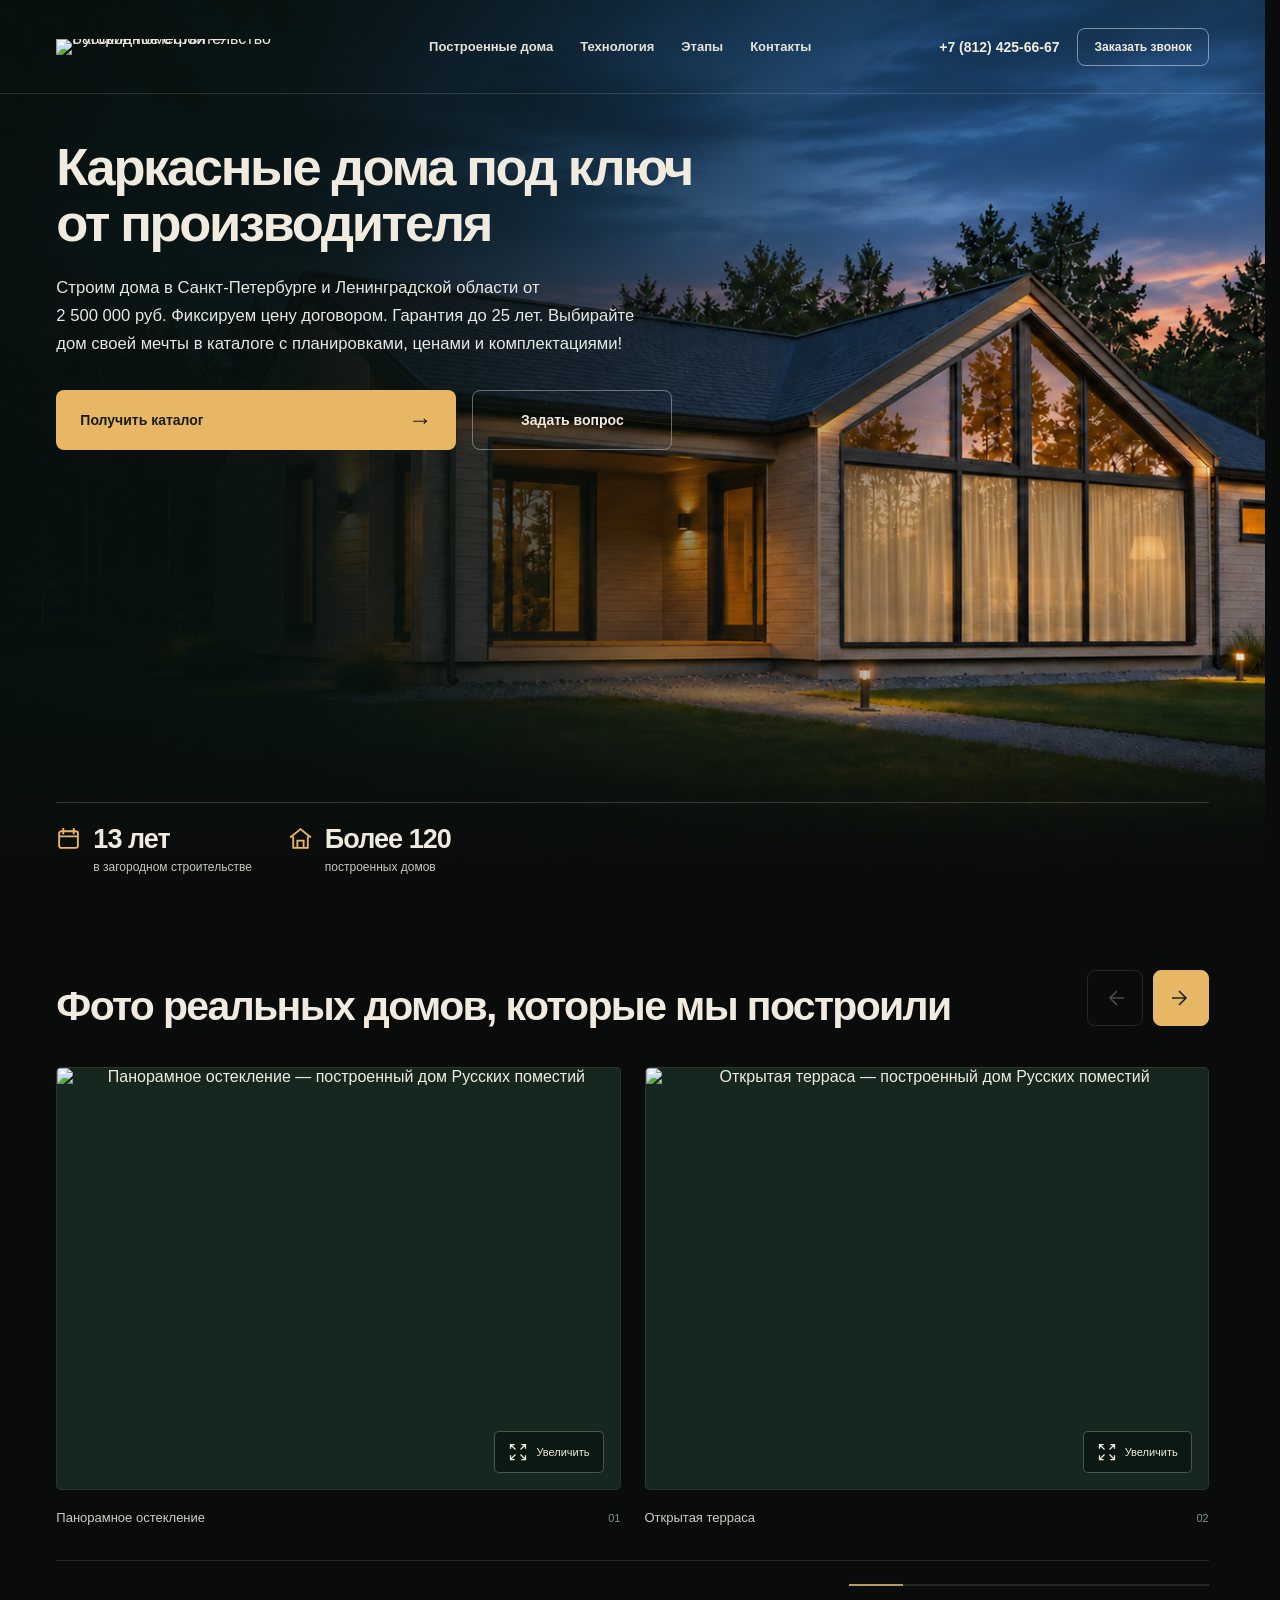
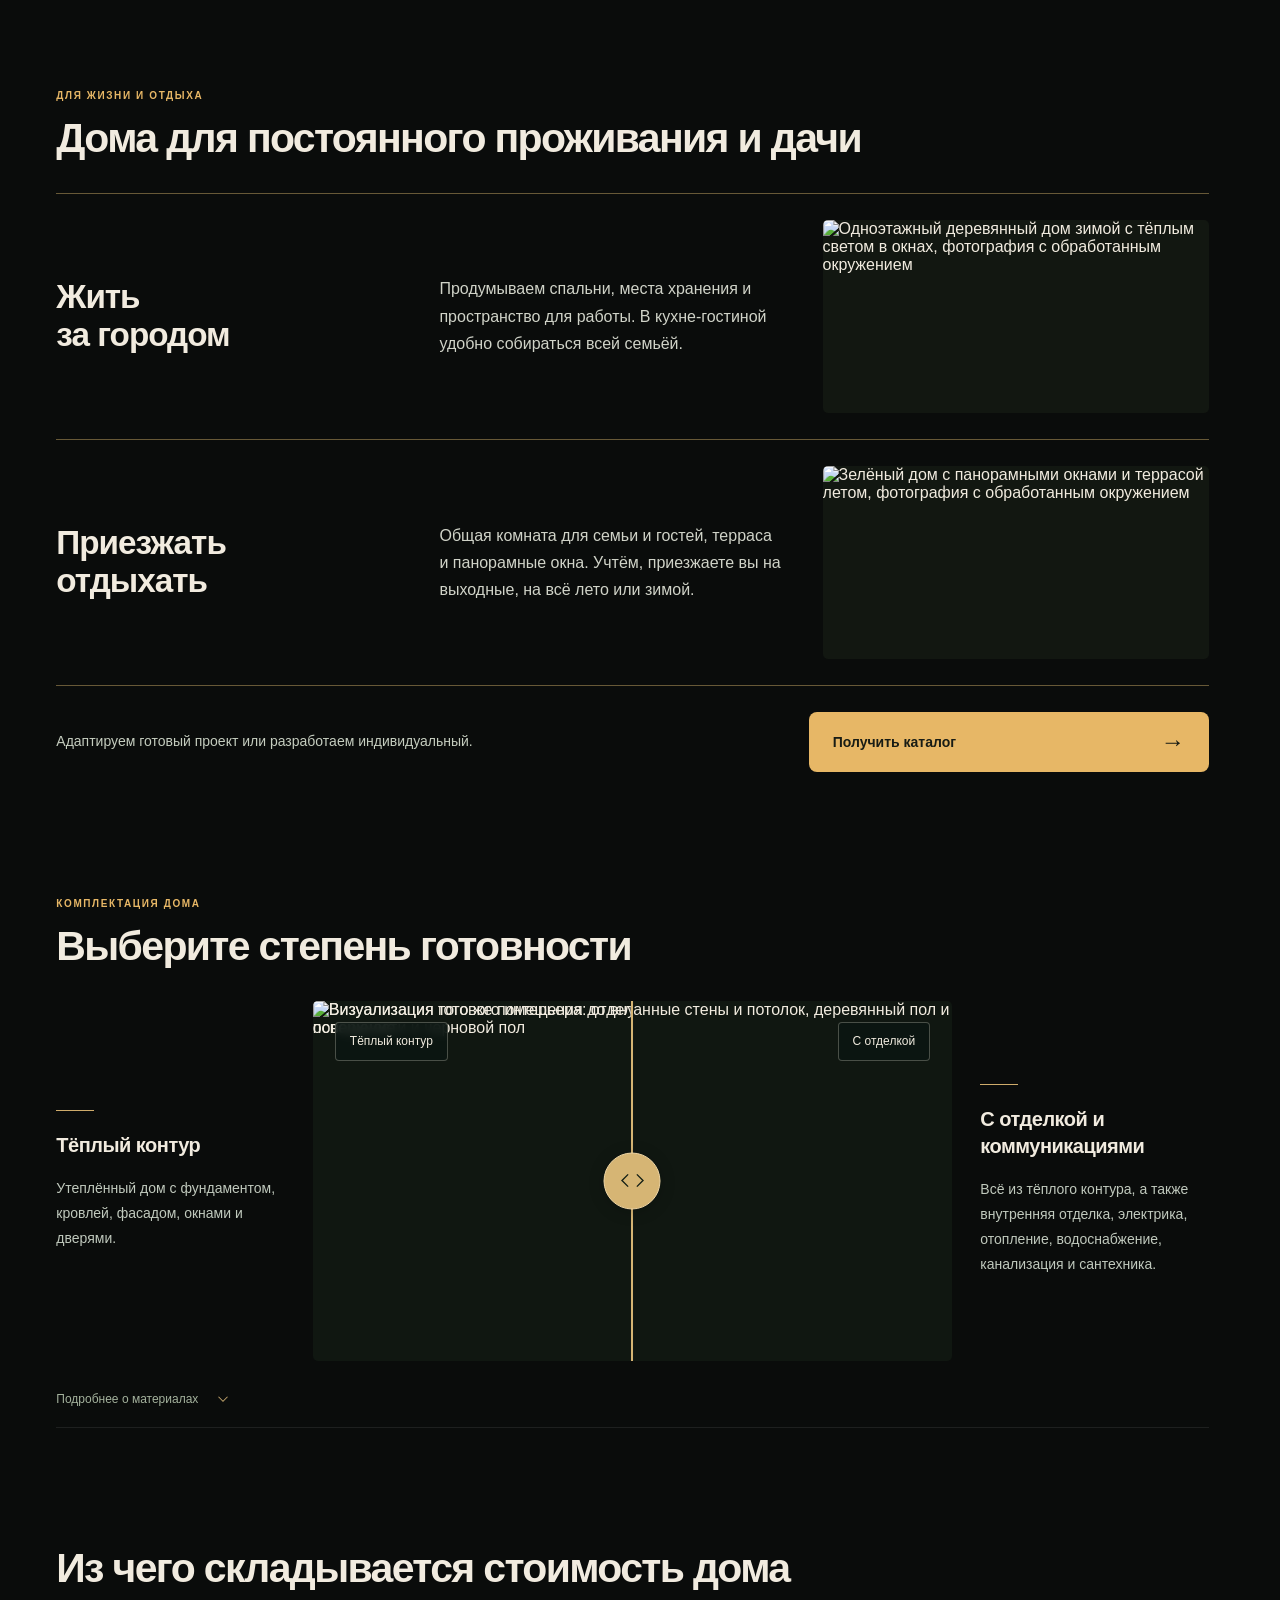
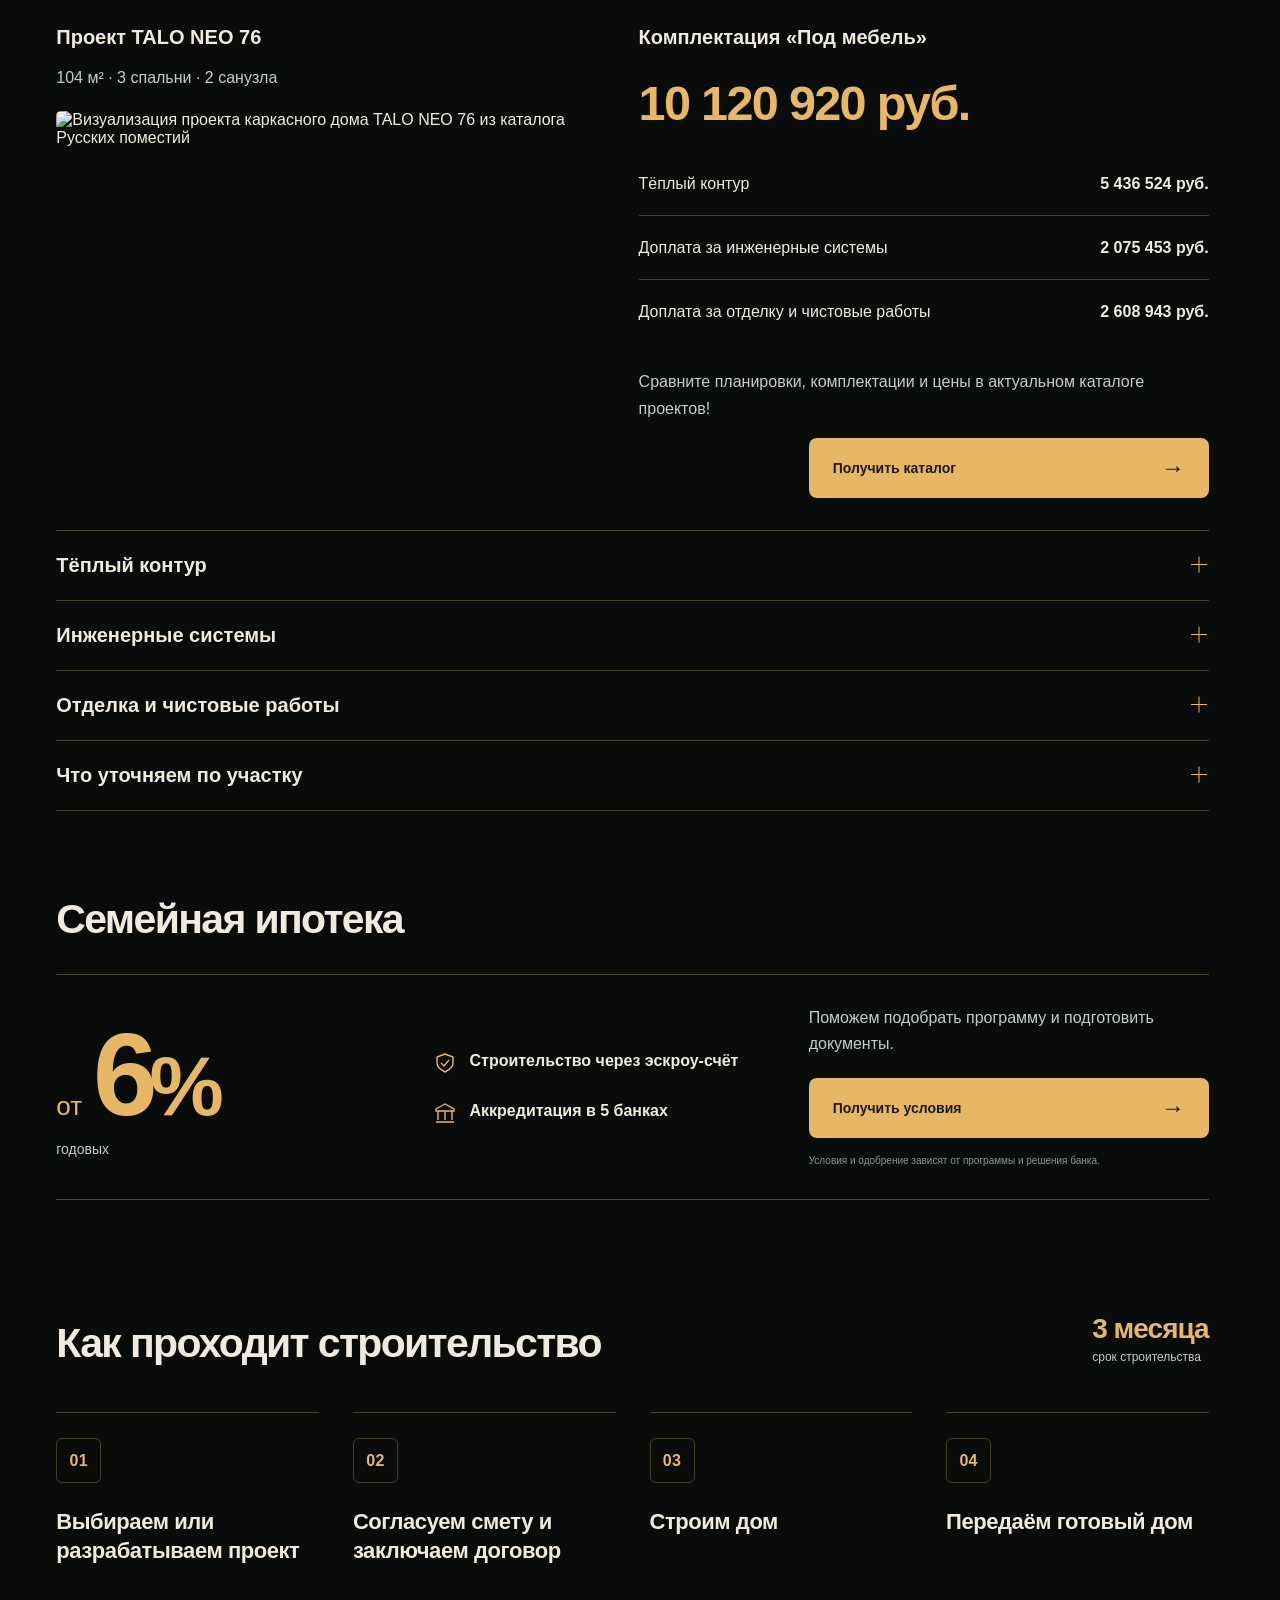
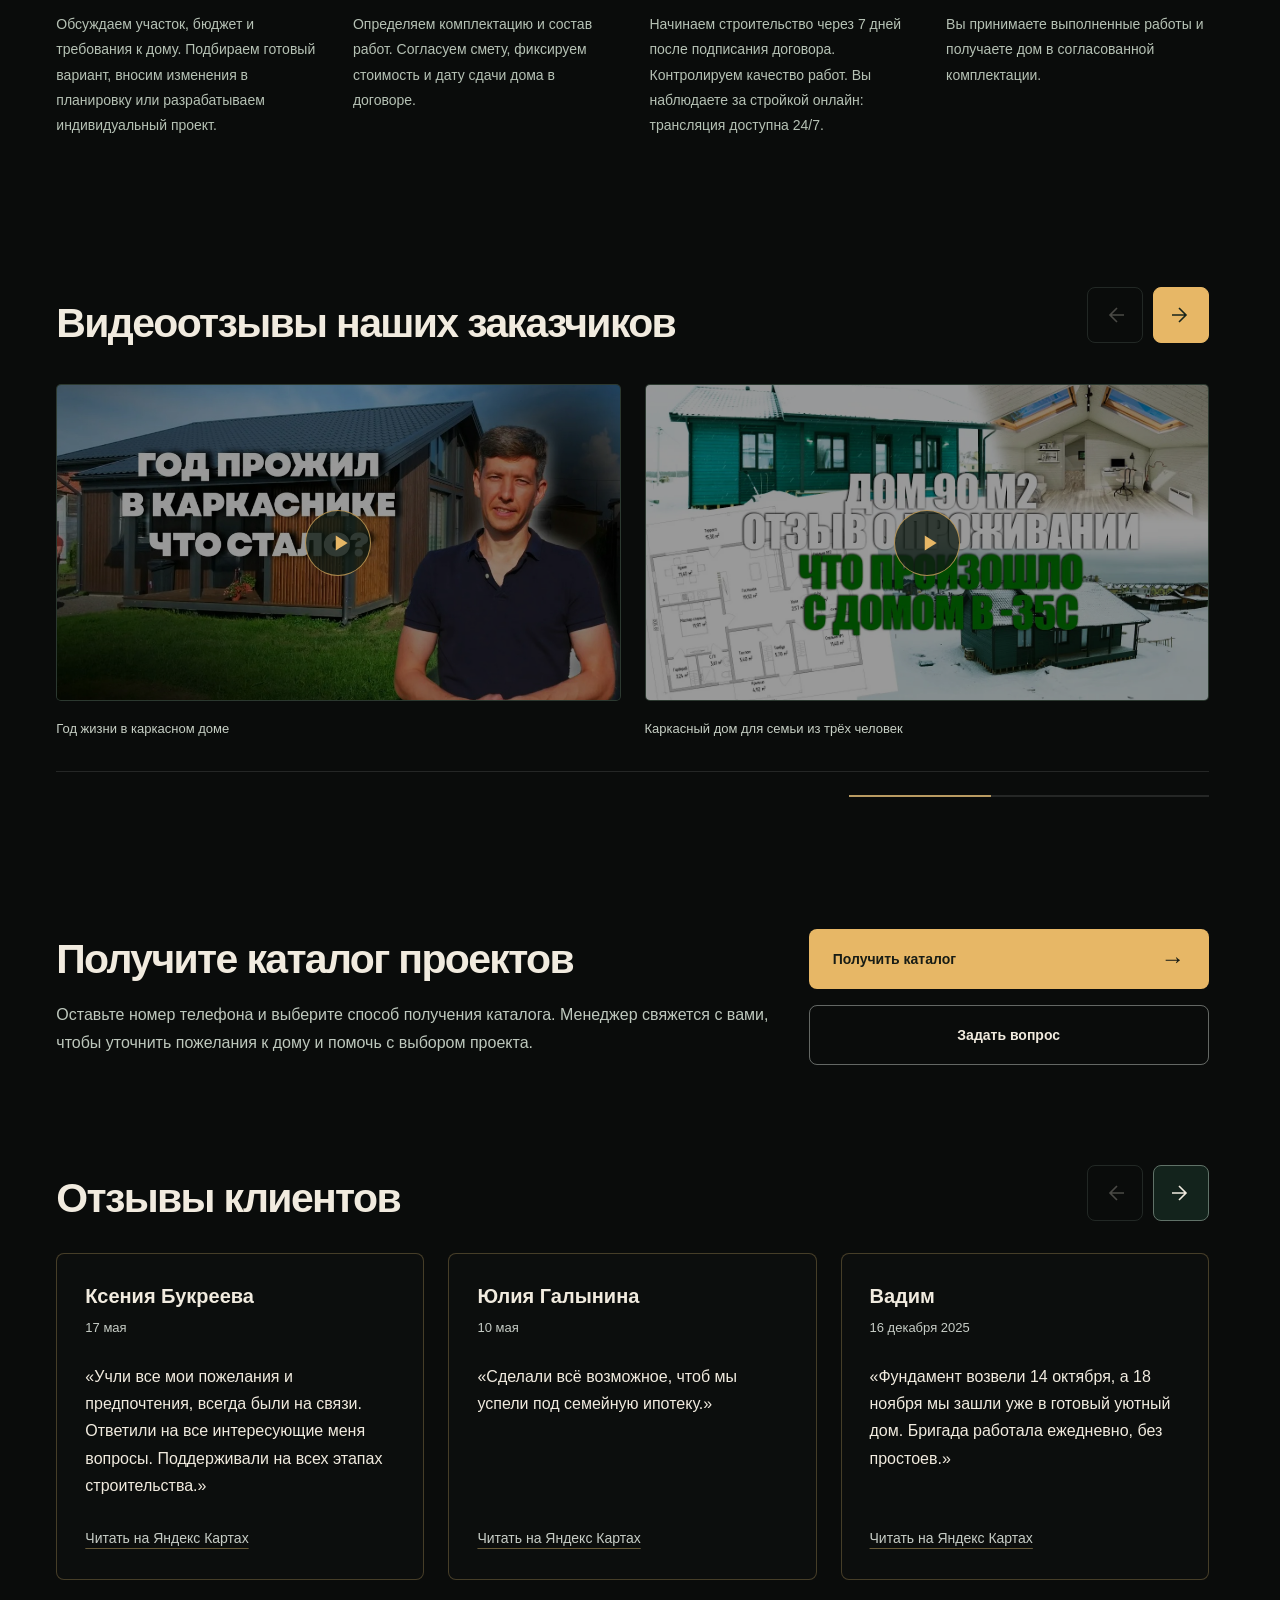
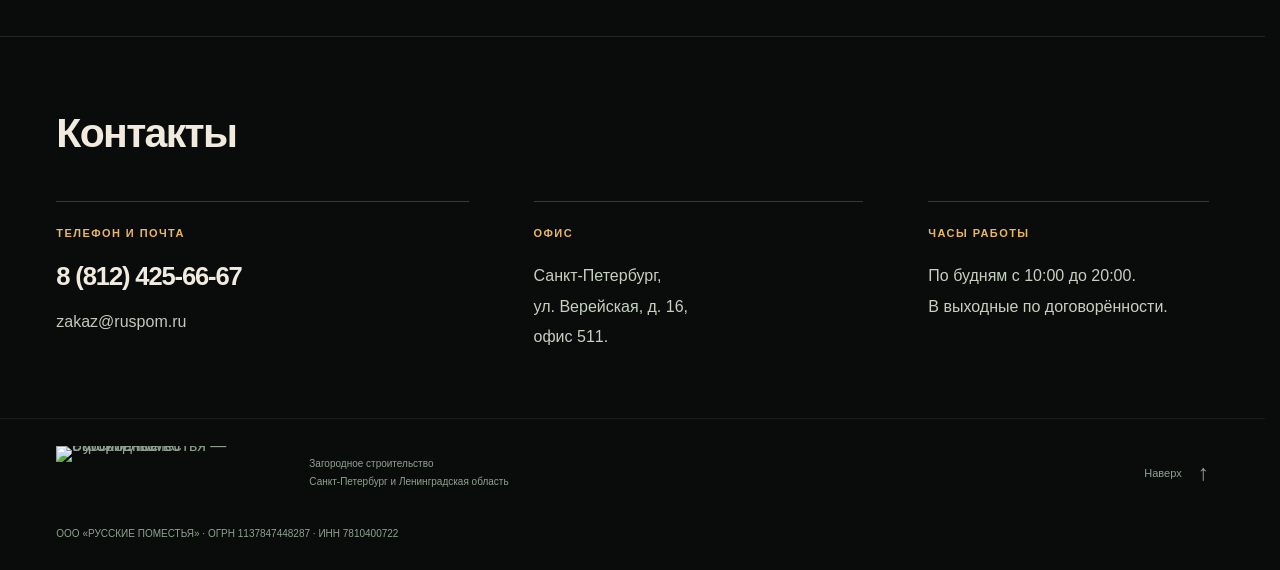
==== commit fc7f9b05: "Add secondary question actions and shared question form" ====
--- a/index.html
+++ b/index.html
@@ -1,5 +1,5 @@
-<!doctype html><html lang="ru"><head><meta charset="utf-8"><meta name="viewport" content="width=device-width,initial-scale=1"><meta name="robots" content="noindex,nofollow"><meta name="theme-color" content="#0a0c0b"><meta name="description" content="Каркасные дома под ключ от производителя. Русские поместья — Санкт-Петербург и Ленинградская область."><title>Каркасные дома под ключ — Русские поместья</title><link rel="preload" as="image" href="assets/cinema/hero-panorama-curtains.png"><link rel="stylesheet" href="assets/cinema.css?v=41"><script src="assets/cinema.js?v=15" defer></script><script src="assets/catalog-form.js" defer></script><script src="assets/callback-form.js" defer></script></head><body><a class="skip-link" href="#works">К построенным домам</a><main>
-<section id="home" aria-labelledby="hero-title" class="hero a"><div class="a__photo" style="background-image:url('assets/cinema/hero-panorama-curtains.png')"></div><div class="a__shade"></div><header class="site-header"><a class="brand" href="#home" aria-label="Русские поместья"><img src="assets/cinema/logo-approved.png" alt="Русские поместья — Загородное строительство"></a><nav class="site-nav"><a href="#works">Построенные дома</a><a href="#tech">Технология</a><a href="#stages">Этапы</a><a href="#contacts">Контакты</a></nav><div class="site-contact"><a class="phone" href="tel:+78124256667">+7 (812) 425-66-67</a><a class="callback" href="#callback-form" data-callback aria-haspopup="dialog" aria-controls="callback-form">Заказать звонок</a></div></header><div class="a__inner"><div class="a__copy"><h1 class="display" id="hero-title">Каркасные дома под ключ от производителя</h1><p class="lead">Строим дома в Санкт-Петербурге и Ленинградской области от 2&nbsp;500&nbsp;000&nbsp;руб. Фиксируем цену договором. Гарантия до 25 лет. Выбирайте дом своей мечты в каталоге с планировками, ценами и комплектациями!</p><div class="a__action"><button class="cta" type="button" data-catalog>Получить каталог <span class="arrow">→</span></button></div></div><div class="a__bottom"><div class="proof"><div class="proof__item"><svg viewBox="0 0 24 24" fill="none" stroke-width="1.8"><rect x="3" y="5" width="18" height="16" rx="2"/><path d="M7 2v6M17 2v6M3 10h18"/></svg><div><div class="proof__num">13 лет</div><span class="proof__text">в загородном строительстве</span></div></div><div class="proof__item"><svg viewBox="0 0 24 24" fill="none" stroke-width="1.8"><path d="M2 11 12 3l10 8M5 10v11h14V10M9 21v-7h6v7"/></svg><div><div class="proof__num">Более 120</div><span class="proof__text">построенных домов</span></div></div></div></div></div></section>
+<!doctype html><html lang="ru"><head><meta charset="utf-8"><meta name="viewport" content="width=device-width,initial-scale=1"><meta name="robots" content="noindex,nofollow,noimageindex"><meta name="theme-color" content="#0a0c0b"><meta name="description" content="Каркасные дома под ключ от производителя. Русские поместья — Санкт-Петербург и Ленинградская область."><title>Каркасные дома под ключ — Русские поместья</title><link rel="preload" as="image" href="assets/cinema/hero-panorama-curtains.png"><link rel="stylesheet" href="assets/cinema.css?v=42"><script src="assets/cinema.js?v=15" defer></script><script src="assets/catalog-form.js" defer></script><script src="assets/callback-form.js" defer></script><script src="assets/question-form.js" defer></script></head><body><a class="skip-link" href="#works">К построенным домам</a><main>
+<section id="home" aria-labelledby="hero-title" class="hero a"><div class="a__photo" style="background-image:url('assets/cinema/hero-panorama-curtains.png')"></div><div class="a__shade"></div><header class="site-header"><a class="brand" href="#home" aria-label="Русские поместья"><img src="assets/cinema/logo-approved.png" alt="Русские поместья — Загородное строительство"></a><nav class="site-nav"><a href="#works">Построенные дома</a><a href="#tech">Технология</a><a href="#stages">Этапы</a><a href="#contacts">Контакты</a></nav><div class="site-contact"><a class="phone" href="tel:+78124256667">+7 (812) 425-66-67</a><a class="callback" href="#callback-form" data-callback aria-haspopup="dialog" aria-controls="callback-form">Заказать звонок</a></div></header><div class="a__inner"><div class="a__copy"><h1 class="display" id="hero-title">Каркасные дома под ключ от производителя</h1><p class="lead">Строим дома в Санкт-Петербурге и Ленинградской области от 2&nbsp;500&nbsp;000&nbsp;руб. Фиксируем цену договором. Гарантия до 25 лет. Выбирайте дом своей мечты в каталоге с планировками, ценами и комплектациями!</p><div class="a__action"><button class="cta" type="button" data-catalog>Получить каталог <span class="arrow">→</span></button><button class="secondary-cta" type="button" data-question aria-haspopup="dialog" aria-controls="question-form">Задать вопрос</button></div></div><div class="a__bottom"><div class="proof"><div class="proof__item"><svg viewBox="0 0 24 24" fill="none" stroke-width="1.8"><rect x="3" y="5" width="18" height="16" rx="2"/><path d="M7 2v6M17 2v6M3 10h18"/></svg><div><div class="proof__num">13 лет</div><span class="proof__text">в загородном строительстве</span></div></div><div class="proof__item"><svg viewBox="0 0 24 24" fill="none" stroke-width="1.8"><path d="M2 11 12 3l10 8M5 10v11h14V10M9 21v-7h6v7"/></svg><div><div class="proof__num">Более 120</div><span class="proof__text">построенных домов</span></div></div></div></div></div></section>
 <section class="works" id="works" aria-labelledby="works-title"><div class="works-container"><div class="works-heading"><h2 class="section-title" id="works-title">Фото реальных домов, которые мы построили</h2><div class="gallery-controls"><div class="gallery-arrows"><button type="button" class="gallery-arrow " data-gallery-prev aria-label="Предыдущая фотография" disabled><svg viewBox="0 0 24 24" width="24" height="24" fill="none" stroke="currentColor" stroke-width="1.6" aria-hidden="true"><path d="M14 5l-7 7 7 7M7 12h14"/></svg></button><button type="button" class="gallery-arrow " data-gallery-next aria-label="Следующая фотография"><svg viewBox="0 0 24 24" width="24" height="24" fill="none" stroke="currentColor" stroke-width="1.6" aria-hidden="true"><path d="M10 5l7 7-7 7M17 12H3"/></svg></button></div></div></div><div class="gallery-window"><ul class="gallery-track" aria-label="Фотографии построенных домов" aria-roledescription="карусель" tabindex="0"><li class="gallery-card" aria-label="Фотография 1 из 13"><figure><button type="button" class="gallery-photo" data-open="0" aria-label="Открыть фотографию 1: Панорамное остекление"><img src="assets/cinema/gallery-lead-08-marked.webp" width="1448" height="1086" alt="Панорамное остекление — построенный дом Русских поместий" loading="lazy" decoding="async" draggable="false"><span class="expand-photo"><svg viewBox="0 0 24 24" width="20" height="20" fill="none" stroke="currentColor" stroke-width="1.5" aria-hidden="true"><path d="M8 3H3v5M16 3h5v5M21 16v5h-5M8 21H3v-5M3 3l6 6M21 3l-6 6M21 21l-6-6M3 21l6-6"/></svg><span>Увеличить</span></span></button><figcaption><span>Панорамное остекление</span><span class="photo-index">01</span></figcaption></figure></li><li class="gallery-card" aria-label="Фотография 2 из 13"><figure><button type="button" class="gallery-photo" data-open="1" aria-label="Открыть фотографию 2: Открытая терраса"><img src="assets/cinema/gallery-lead-14-marked.webp" width="1448" height="1086" alt="Открытая терраса — построенный дом Русских поместий" loading="lazy" decoding="async" draggable="false"><span class="expand-photo"><svg viewBox="0 0 24 24" width="20" height="20" fill="none" stroke="currentColor" stroke-width="1.5" aria-hidden="true"><path d="M8 3H3v5M16 3h5v5M21 16v5h-5M8 21H3v-5M3 3l6 6M21 3l-6 6M21 21l-6-6M3 21l6-6"/></svg><span>Увеличить</span></span></button><figcaption><span>Открытая терраса</span><span class="photo-index">02</span></figcaption></figure></li><li class="gallery-card" aria-label="Фотография 3 из 13"><figure><button type="button" class="gallery-photo" data-open="2" aria-label="Открыть фотографию 3: Терраса вдоль фасада"><img src="assets/cinema/preview-12.webp" width="1920" height="1440" alt="Терраса вдоль фасада — построенный дом Русских поместий" loading="lazy" decoding="async" draggable="false"><span class="expand-photo"><svg viewBox="0 0 24 24" width="20" height="20" fill="none" stroke="currentColor" stroke-width="1.5" aria-hidden="true"><path d="M8 3H3v5M16 3h5v5M21 16v5h-5M8 21H3v-5M3 3l6 6M21 3l-6 6M21 21l-6-6M3 21l6-6"/></svg><span>Увеличить</span></span></button><figcaption><span>Терраса вдоль фасада</span><span class="photo-index">03</span></figcaption></figure></li><li class="gallery-card" aria-label="Фотография 4 из 13"><figure><button type="button" class="gallery-photo" data-open="3" aria-label="Открыть фотографию 4: Дом в зелёном окружении"><img src="assets/cinema/preview-09.webp" width="1920" height="1440" alt="Дом в зелёном окружении — построенный дом Русских поместий" loading="lazy" decoding="async" draggable="false"><span class="expand-photo"><svg viewBox="0 0 24 24" width="20" height="20" fill="none" stroke="currentColor" stroke-width="1.5" aria-hidden="true"><path d="M8 3H3v5M16 3h5v5M21 16v5h-5M8 21H3v-5M3 3l6 6M21 3l-6 6M21 21l-6-6M3 21l6-6"/></svg><span>Увеличить</span></span></button><figcaption><span>Дом в зелёном окружении</span><span class="photo-index">04</span></figcaption></figure></li><li class="gallery-card" aria-label="Фотография 5 из 13"><figure><button type="button" class="gallery-photo" data-open="4" aria-label="Открыть фотографию 5: Деревянный фасад зимой"><img src="assets/cinema/preview-01.webp" width="1920" height="1440" alt="Деревянный фасад зимой — построенный дом Русских поместий" loading="lazy" decoding="async" draggable="false"><span class="expand-photo"><svg viewBox="0 0 24 24" width="20" height="20" fill="none" stroke="currentColor" stroke-width="1.5" aria-hidden="true"><path d="M8 3H3v5M16 3h5v5M21 16v5h-5M8 21H3v-5M3 3l6 6M21 3l-6 6M21 21l-6-6M3 21l6-6"/></svg><span>Увеличить</span></span></button><figcaption><span>Деревянный фасад зимой</span><span class="photo-index">05</span></figcaption></figure></li><li class="gallery-card" aria-label="Фотография 6 из 13"><figure><button type="button" class="gallery-photo" data-open="5" aria-label="Открыть фотографию 6: Крытая терраса"><img src="assets/cinema/preview-07.webp" width="1920" height="1440" alt="Крытая терраса — построенный дом Русских поместий" loading="lazy" decoding="async" draggable="false"><span class="expand-photo"><svg viewBox="0 0 24 24" width="20" height="20" fill="none" stroke="currentColor" stroke-width="1.5" aria-hidden="true"><path d="M8 3H3v5M16 3h5v5M21 16v5h-5M8 21H3v-5M3 3l6 6M21 3l-6 6M21 21l-6-6M3 21l6-6"/></svg><span>Увеличить</span></span></button><figcaption><span>Крытая терраса</span><span class="photo-index">06</span></figcaption></figure></li><li class="gallery-card" aria-label="Фотография 7 из 13"><figure><button type="button" class="gallery-photo" data-open="6" aria-label="Открыть фотографию 7: Высокое остекление фасада"><img src="assets/cinema/preview-10.webp" width="1920" height="1440" alt="Высокое остекление фасада — построенный дом Русских поместий" loading="lazy" decoding="async" draggable="false"><span class="expand-photo"><svg viewBox="0 0 24 24" width="20" height="20" fill="none" stroke="currentColor" stroke-width="1.5" aria-hidden="true"><path d="M8 3H3v5M16 3h5v5M21 16v5h-5M8 21H3v-5M3 3l6 6M21 3l-6 6M21 21l-6-6M3 21l6-6"/></svg><span>Увеличить</span></span></button><figcaption><span>Высокое остекление фасада</span><span class="photo-index">07</span></figcaption></figure></li><li class="gallery-card" aria-label="Фотография 8 из 13"><figure><button type="button" class="gallery-photo" data-open="7" aria-label="Открыть фотографию 8: Панорамный фасад"><img src="assets/cinema/preview-11.webp" width="1920" height="1440" alt="Панорамный фасад — построенный дом Русских поместий" loading="lazy" decoding="async" draggable="false"><span class="expand-photo"><svg viewBox="0 0 24 24" width="20" height="20" fill="none" stroke="currentColor" stroke-width="1.5" aria-hidden="true"><path d="M8 3H3v5M16 3h5v5M21 16v5h-5M8 21H3v-5M3 3l6 6M21 3l-6 6M21 21l-6-6M3 21l6-6"/></svg><span>Увеличить</span></span></button><figcaption><span>Панорамный фасад</span><span class="photo-index">08</span></figcaption></figure></li><li class="gallery-card" aria-label="Фотография 9 из 13"><figure><button type="button" class="gallery-photo" data-open="8" aria-label="Открыть фотографию 9: Фасад в вечернем освещении"><img src="assets/cinema/preview-06.webp" width="1920" height="1440" alt="Фасад в вечернем освещении — построенный дом Русских поместий" loading="lazy" decoding="async" draggable="false"><span class="expand-photo"><svg viewBox="0 0 24 24" width="20" height="20" fill="none" stroke="currentColor" stroke-width="1.5" aria-hidden="true"><path d="M8 3H3v5M16 3h5v5M21 16v5h-5M8 21H3v-5M3 3l6 6M21 3l-6 6M21 21l-6-6M3 21l6-6"/></svg><span>Увеличить</span></span></button><figcaption><span>Фасад в вечернем освещении</span><span class="photo-index">09</span></figcaption></figure></li><li class="gallery-card" aria-label="Фотография 10 из 13"><figure><button type="button" class="gallery-photo" data-open="9" aria-label="Открыть фотографию 10: Дом с крыльцом"><img src="assets/cinema/preview-13.webp" width="1920" height="1440" alt="Дом с крыльцом — построенный дом Русских поместий" loading="lazy" decoding="async" draggable="false"><span class="expand-photo"><svg viewBox="0 0 24 24" width="20" height="20" fill="none" stroke="currentColor" stroke-width="1.5" aria-hidden="true"><path d="M8 3H3v5M16 3h5v5M21 16v5h-5M8 21H3v-5M3 3l6 6M21 3l-6 6M21 21l-6-6M3 21l6-6"/></svg><span>Увеличить</span></span></button><figcaption><span>Дом с крыльцом</span><span class="photo-index">10</span></figcaption></figure></li><li class="gallery-card" aria-label="Фотография 11 из 13"><figure><button type="button" class="gallery-photo" data-open="10" aria-label="Открыть фотографию 11: Дом с крытой террасой"><img src="assets/cinema/preview-05.webp" width="1920" height="1440" alt="Дом с крытой террасой — построенный дом Русских поместий" loading="lazy" decoding="async" draggable="false"><span class="expand-photo"><svg viewBox="0 0 24 24" width="20" height="20" fill="none" stroke="currentColor" stroke-width="1.5" aria-hidden="true"><path d="M8 3H3v5M16 3h5v5M21 16v5h-5M8 21H3v-5M3 3l6 6M21 3l-6 6M21 21l-6-6M3 21l6-6"/></svg><span>Увеличить</span></span></button><figcaption><span>Дом с крытой террасой</span><span class="photo-index">11</span></figcaption></figure></li><li class="gallery-card" aria-label="Фотография 12 из 13"><figure><button type="button" class="gallery-photo" data-open="11" aria-label="Открыть фотографию 12: Одноэтажный дом зимой"><img src="assets/cinema/preview-02.webp" width="1920" height="1440" alt="Одноэтажный дом зимой — построенный дом Русских поместий" loading="lazy" decoding="async" draggable="false"><span class="expand-photo"><svg viewBox="0 0 24 24" width="20" height="20" fill="none" stroke="currentColor" stroke-width="1.5" aria-hidden="true"><path d="M8 3H3v5M16 3h5v5M21 16v5h-5M8 21H3v-5M3 3l6 6M21 3l-6 6M21 21l-6-6M3 21l6-6"/></svg><span>Увеличить</span></span></button><figcaption><span>Одноэтажный дом зимой</span><span class="photo-index">12</span></figcaption></figure></li><li class="gallery-card" aria-label="Фотография 13 из 13"><figure><button type="button" class="gallery-photo" data-open="12" aria-label="Открыть фотографию 13: Дом зимой"><img src="assets/cinema/preview-03.webp" width="1920" height="1440" alt="Дом зимой — построенный дом Русских поместий" loading="lazy" decoding="async" draggable="false"><span class="expand-photo"><svg viewBox="0 0 24 24" width="20" height="20" fill="none" stroke="currentColor" stroke-width="1.5" aria-hidden="true"><path d="M8 3H3v5M16 3h5v5M21 16v5h-5M8 21H3v-5M3 3l6 6M21 3l-6 6M21 21l-6-6M3 21l6-6"/></svg><span>Увеличить</span></span></button><figcaption><span>Дом зимой</span><span class="photo-index">13</span></figcaption></figure></li></ul></div><div class="gallery-bottom"><div class="gallery-progress" aria-hidden="true"><span></span></div></div></div></section>
 
 <section class="projects living content-section" id="projects" aria-labelledby="projects-title">
@@ -99,7 +99,7 @@
 <section class="catalogue content-section" id="catalogue" aria-labelledby="catalogue-title">
  <div class="section-container catalogue-layout">
   <div class="catalogue-copy"><h2 class="section-title" id="catalogue-title" tabindex="-1">Получите каталог проектов</h2><p>Оставьте номер телефона и выберите способ получения каталога. Менеджер свяжется с вами, чтобы уточнить пожелания к дому и помочь с выбором проекта.</p></div>
-  <button class="cta catalogue-cta" type="button" data-catalog-request>Получить каталог <span class="arrow" aria-hidden="true">→</span></button>
+  <div class="catalogue-actions"><button class="cta catalogue-cta" type="button" data-catalog-request>Получить каталог <span class="arrow" aria-hidden="true">→</span></button><button class="secondary-cta" type="button" data-question aria-haspopup="dialog" aria-controls="question-form">Задать вопрос</button></div>
  </div>
 </section>
 
@@ -140,4 +140,14 @@
   <div class="catalog-consent"><label><input type="checkbox" name="consent" required aria-describedby="callback-consent-error"><span>Нажимая кнопку «Заказать звонок», я соглашаюсь с правилами <a href="https://russkie-pomestya.ru/politika-obrabotki-personalnykh-dannykh/" target="_blank" rel="noopener noreferrer">обработки персональных данных</a>.</span></label><p class="catalog-error" id="callback-consent-error" hidden></p></div>
   <p class="catalog-form-status" role="status" aria-live="polite" hidden></p>
  </form>
+</dialog><dialog class="catalog-modal question-modal" id="question-form" aria-labelledby="question-form-title">
+ <div class="catalog-modal-header"><h2 class="section-title" id="question-form-title" tabindex="-1" autofocus>Задайте вопрос специалисту</h2><button class="catalog-modal-close" type="button" data-question-close aria-label="Закрыть форму"><svg viewBox="0 0 24 24" width="24" height="24" fill="none" stroke="currentColor" stroke-width="1.5" aria-hidden="true"><path d="m5 5 14 14M19 5 5 19"/></svg></button></div>
+ <form class="catalog-form" novalidate>
+  <div class="catalog-field"><label for="question-phone">Телефон <span aria-hidden="true">*</span></label><input id="question-phone" name="phone" type="tel" autocomplete="tel" inputmode="tel" maxlength="30" placeholder="+7 (___) ___-__-__" required aria-describedby="question-phone-error"><p class="catalog-error" id="question-phone-error" hidden></p></div>
+  <div class="catalog-field"><label for="question-name">Имя <span class="catalog-optional">Необязательно</span></label><input id="question-name" name="name" type="text" autocomplete="given-name" maxlength="80" placeholder="Как к вам обращаться"></div>
+  <div class="catalog-field"><label for="question-message">Ваш вопрос <span aria-hidden="true">*</span></label><textarea id="question-message" name="question" rows="4" maxlength="3000" placeholder="Что хотите уточнить о доме, коммуникациях, условиях или оплате?" required aria-describedby="question-message-error"></textarea><p class="catalog-error" id="question-message-error" hidden></p></div>
+  <button class="cta catalog-submit" type="submit">Задать вопрос</button>
+  <div class="catalog-consent"><label><input type="checkbox" name="consent" required aria-describedby="question-consent-error"><span>Нажимая кнопку «Задать вопрос», я соглашаюсь с правилами <a href="https://russkie-pomestya.ru/politika-obrabotki-personalnykh-dannykh/" target="_blank" rel="noopener noreferrer">обработки персональных данных</a>.</span></label><p class="catalog-error" id="question-consent-error" hidden></p></div>
+  <p class="catalog-form-status" role="status" aria-live="polite" hidden></p>
+ </form>
 </dialog></body></html>
--- a/assets/cinema.css
+++ b/assets/cinema.css
@@ -114,3 +114,11 @@
 
 /* Callback uses the catalogue form styles. */
 .callback-modal .catalog-form{margin-top:26px}
+
+/* Secondary question action beside the catalogue action. */
+.secondary-cta{display:inline-flex;align-items:center;justify-content:center;flex-shrink:0;width:200px;max-width:100%;min-height:var(--cta-height);padding:14px var(--cta-padding-x);border:1px solid #c7cdc67a;border-radius:var(--button-radius);background:transparent;color:var(--cream);font:inherit;font-size:var(--cta-font-size);font-weight:700;line-height:20px;cursor:pointer;transition:background .2s,border-color .2s}
+.secondary-cta:hover{background:#ffffff0a;border-color:var(--cream)}.secondary-cta:focus-visible{outline:2px solid var(--cream);outline-offset:4px}
+.a__action{gap:16px;flex-wrap:wrap}.catalogue-layout{grid-template-columns:minmax(0,1fr) auto;gap:40px}.catalogue-actions{display:flex;align-items:center;gap:16px;min-width:0}
+.question-modal .catalog-form{margin-top:26px}.catalog-field textarea{box-sizing:border-box;width:100%;min-width:0;min-height:120px;margin:0;padding:13px 14px;border:1px solid #607268;border-radius:var(--button-radius);background:#13231c;color:var(--cream);font:inherit;font-size:16px;line-height:1.5;resize:vertical}.catalog-field textarea::placeholder{color:#a5b4aa;opacity:1}.catalog-field textarea:focus-visible{outline:2px solid var(--gold);outline-offset:3px}.catalog-field textarea[aria-invalid=true]{border-color:#e8a4a0}
+@media(min-width:781px) and (max-width:1300px){.catalogue-layout{grid-template-columns:minmax(0,1fr) var(--cta-width);gap:32px}.catalogue-actions{flex-direction:column}.catalogue-actions .secondary-cta{width:100%}}
+@media(max-width:780px){.a__action{align-items:stretch}.a__action .secondary-cta{width:var(--cta-width)}.catalogue-layout{grid-template-columns:minmax(0,1fr);gap:24px}.catalogue-actions{flex-direction:column;align-items:stretch}.catalogue-actions .secondary-cta{width:var(--cta-width)}}
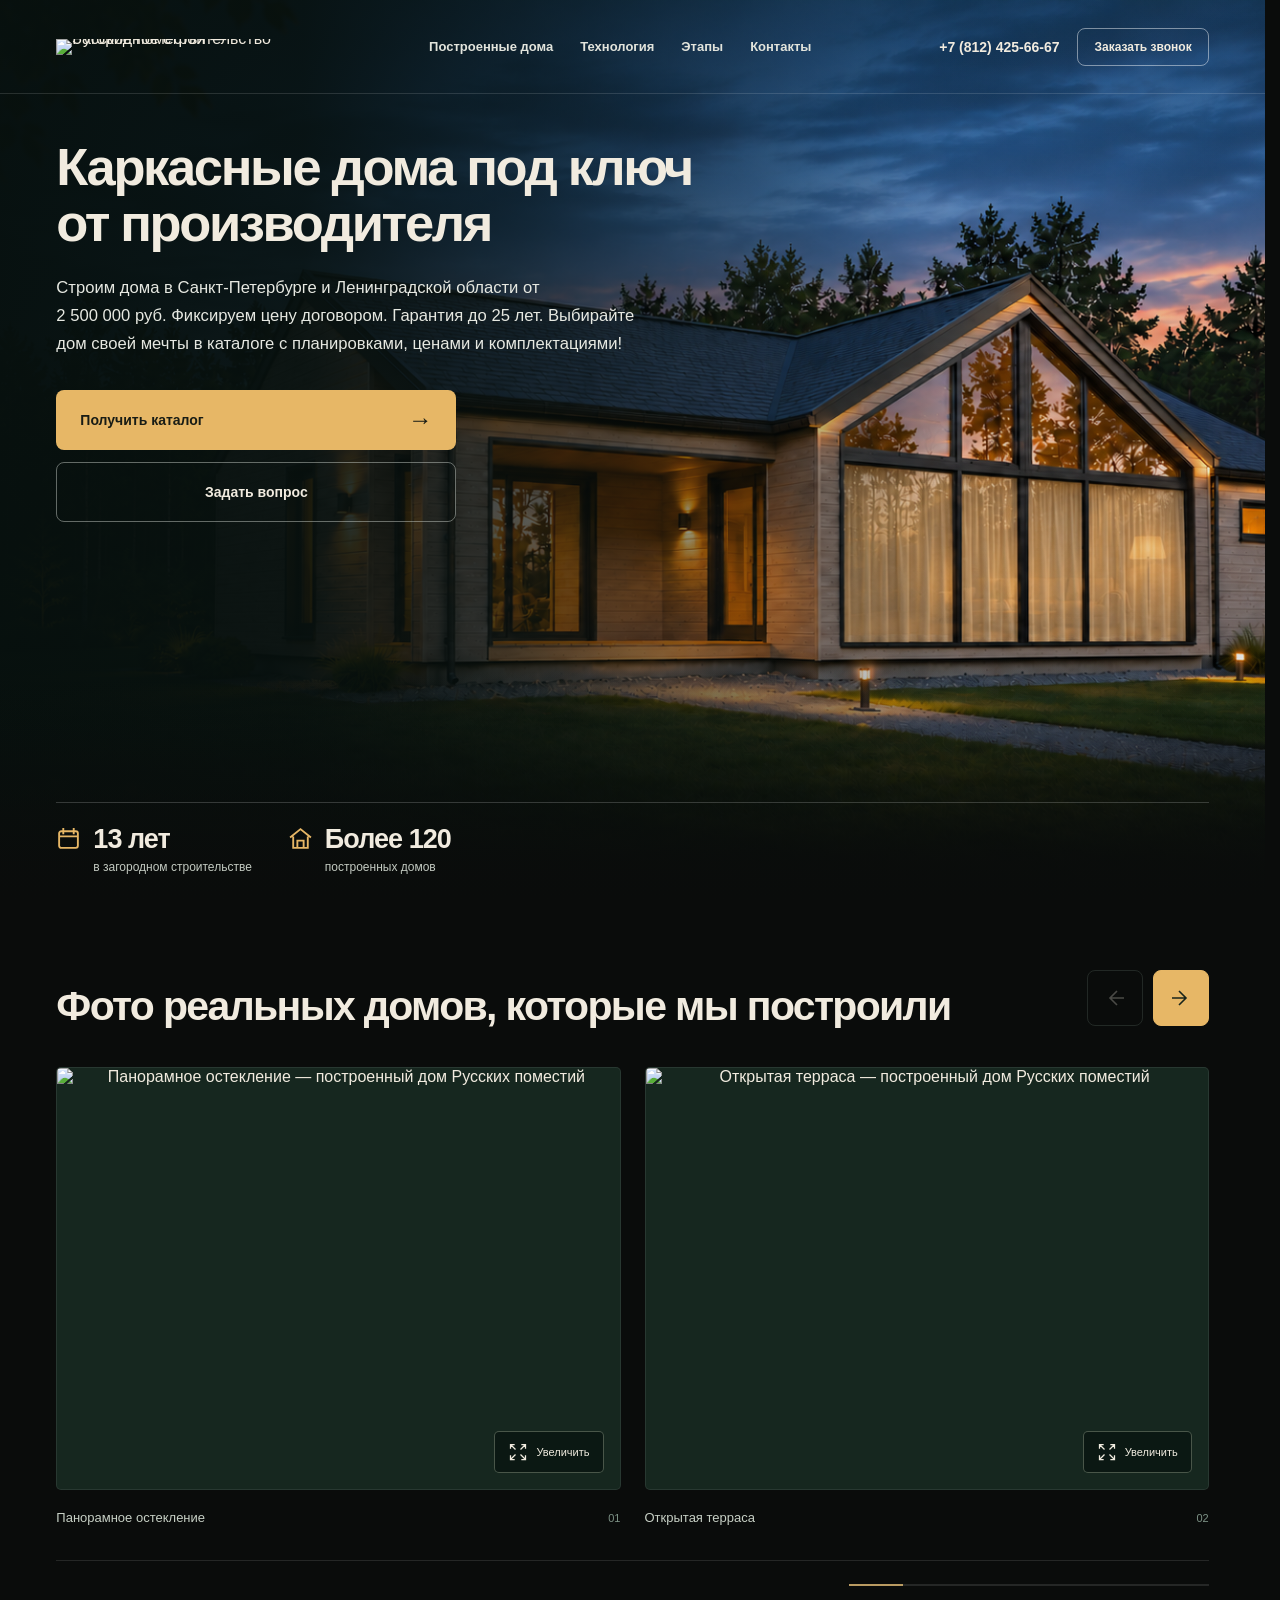
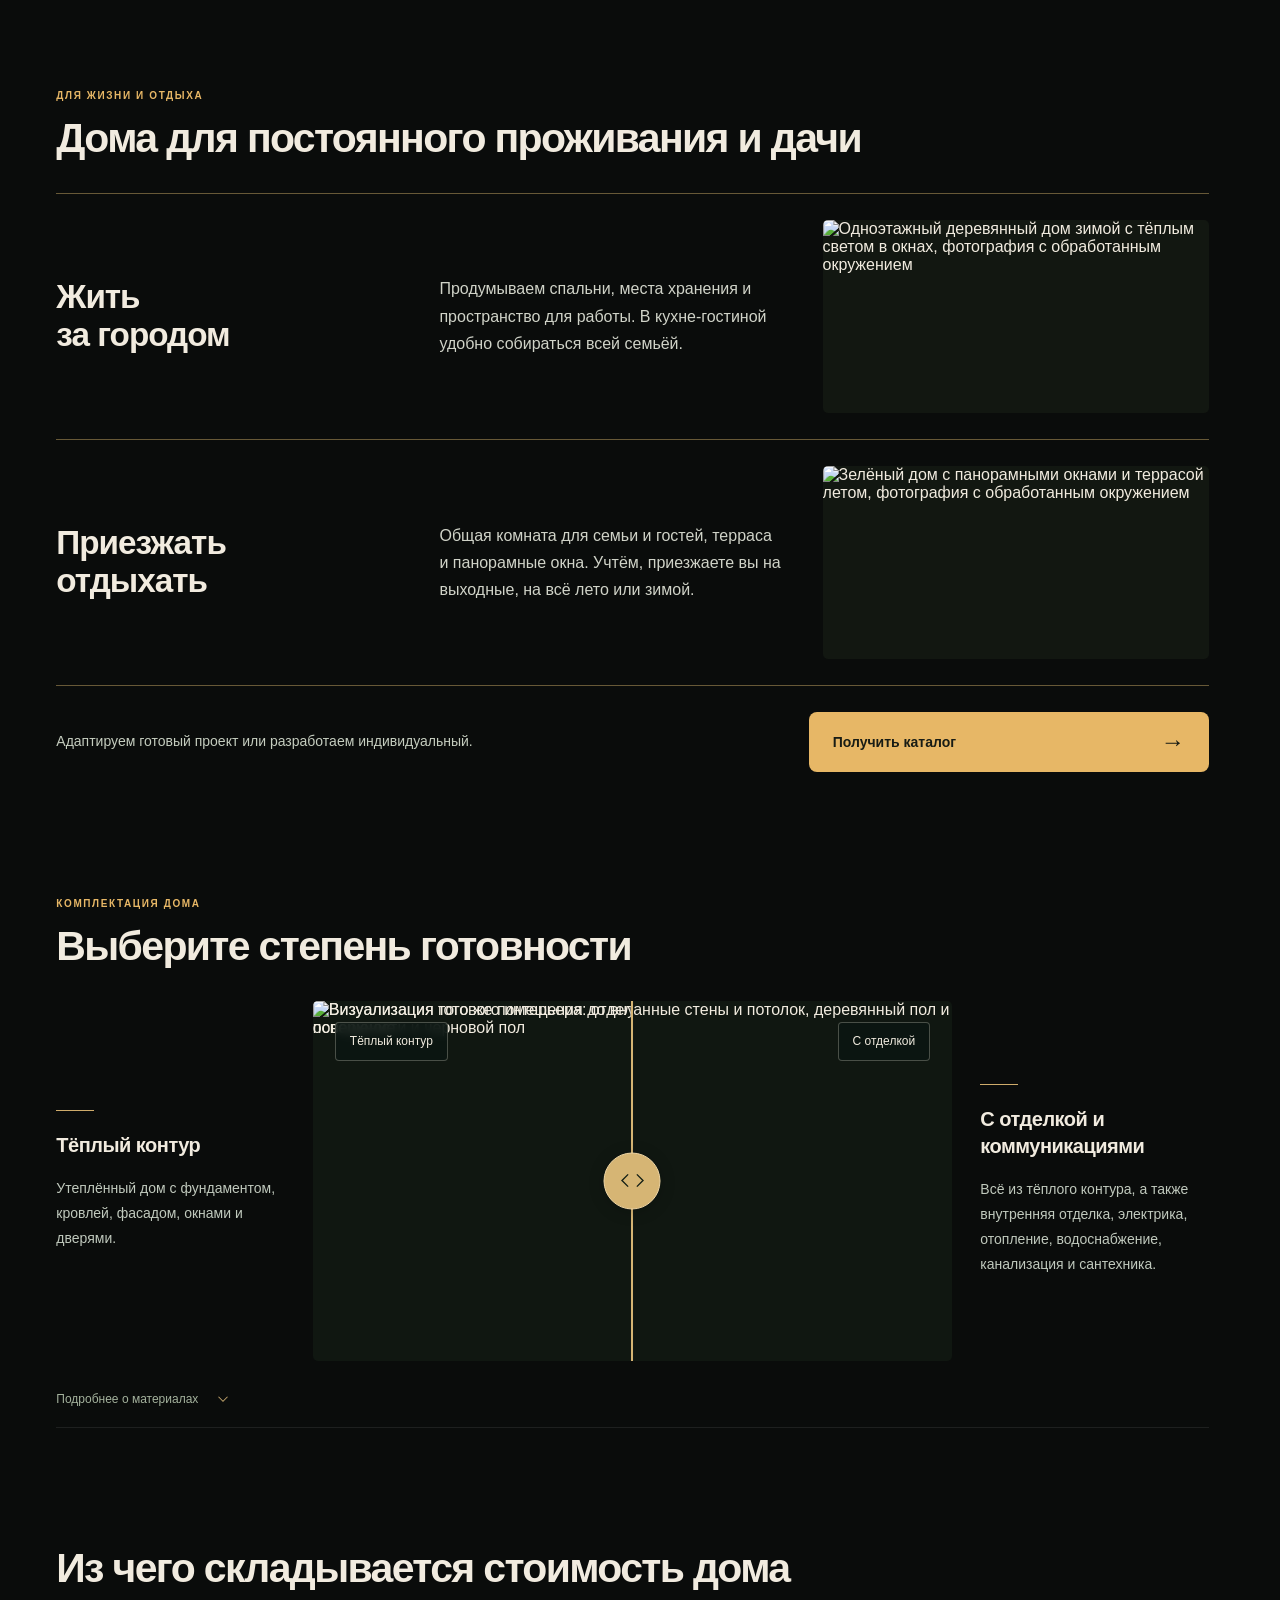
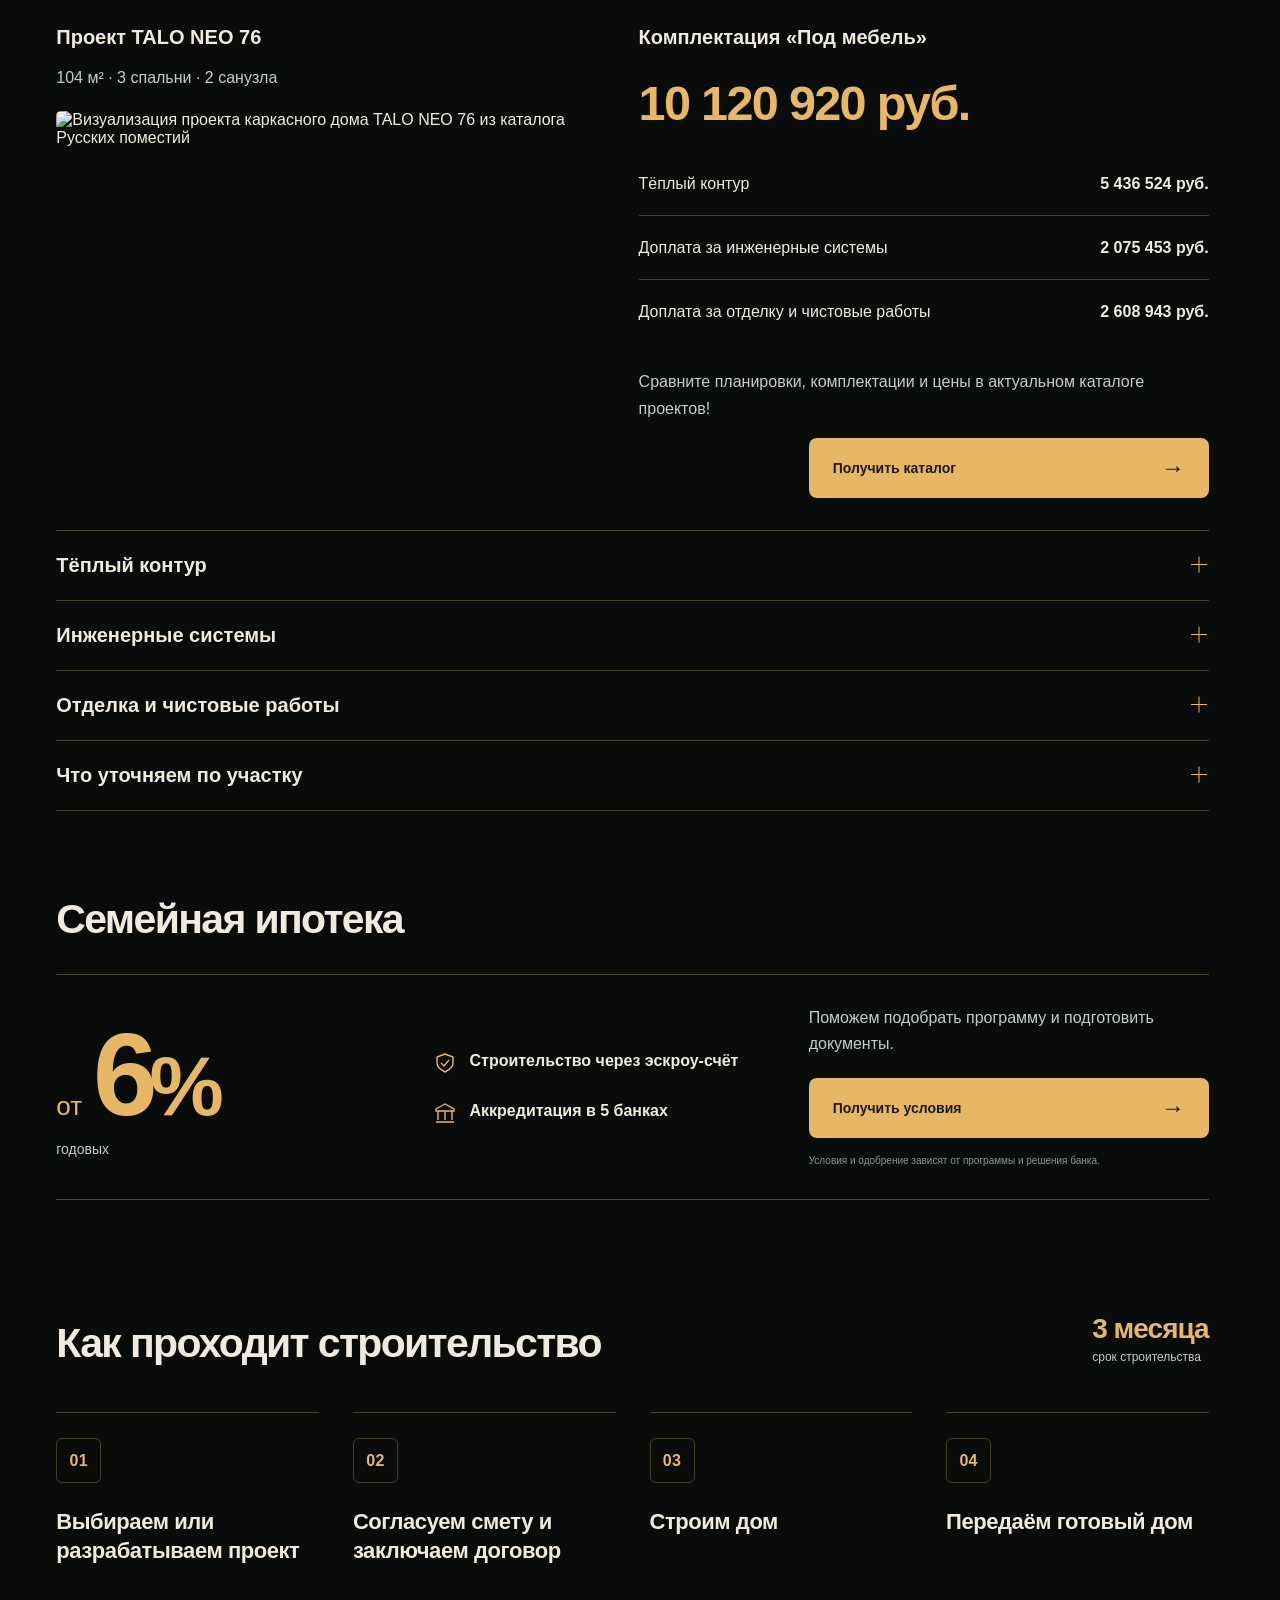
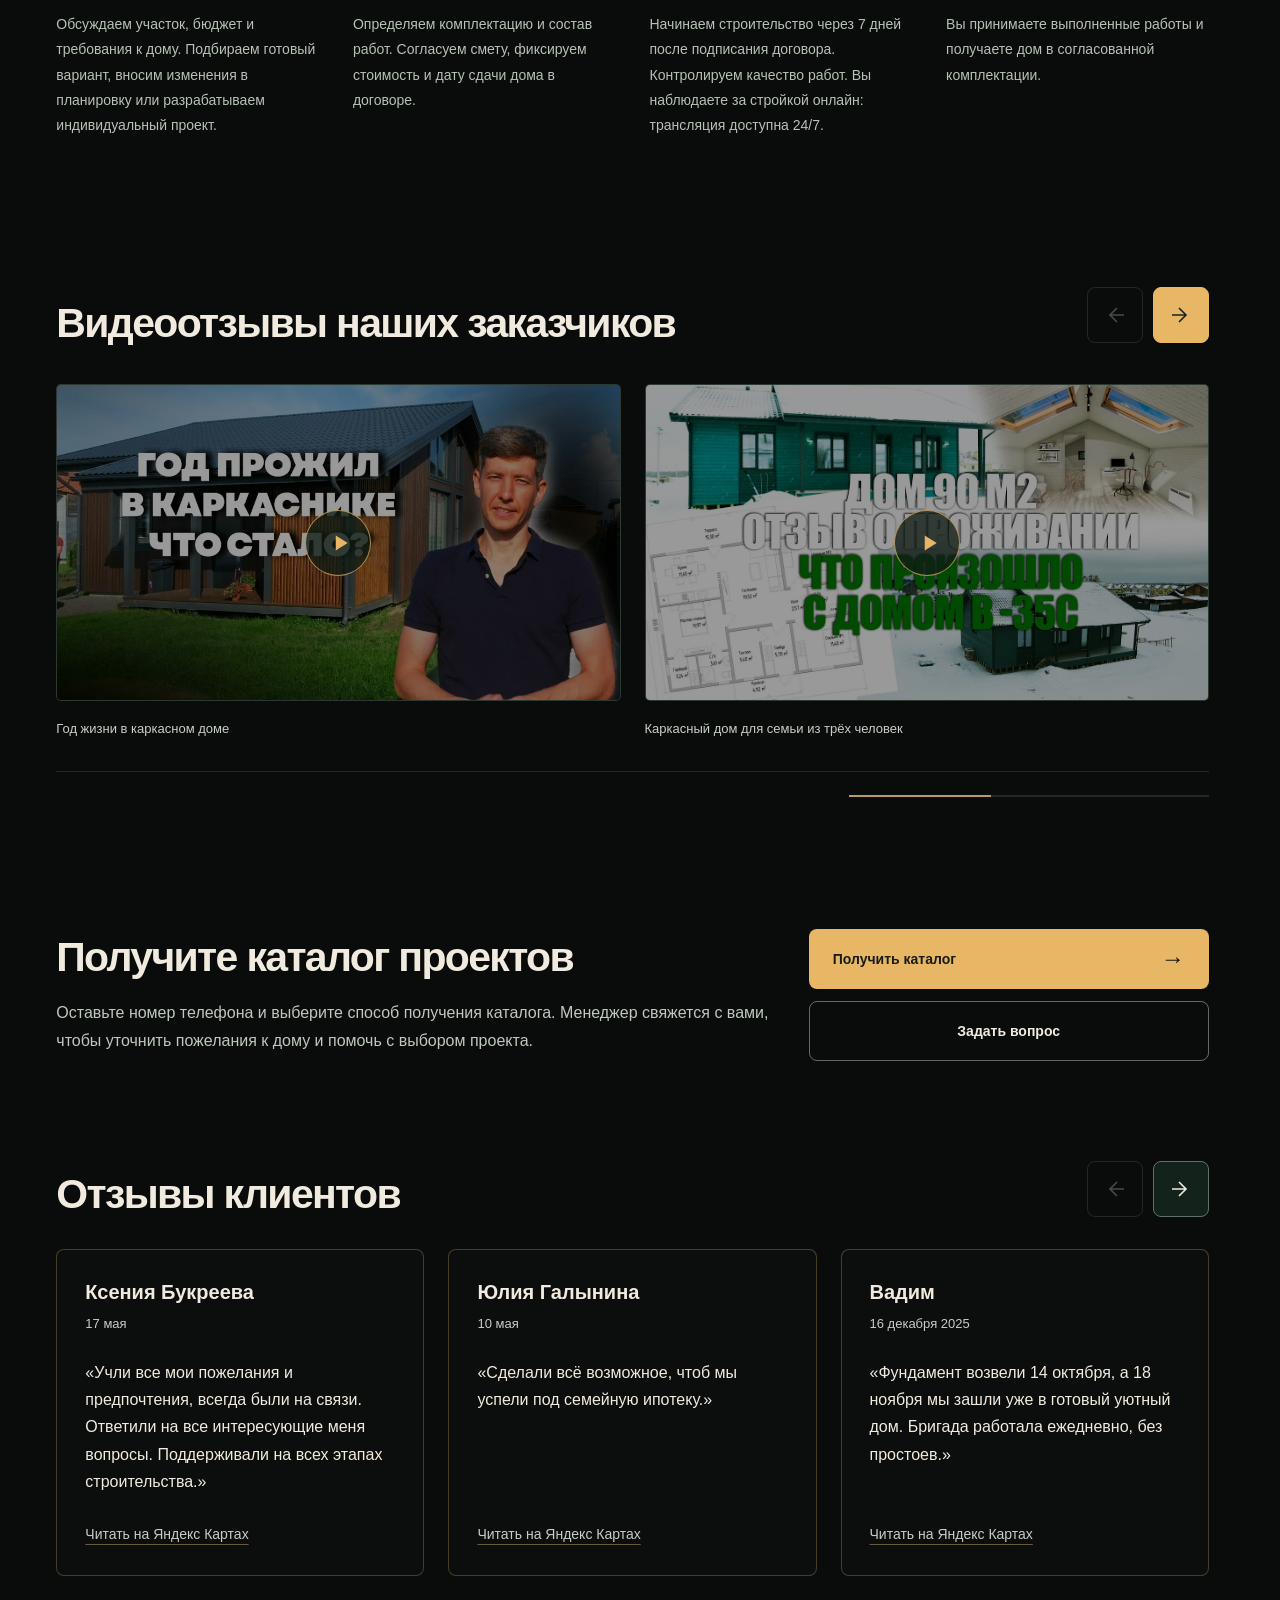
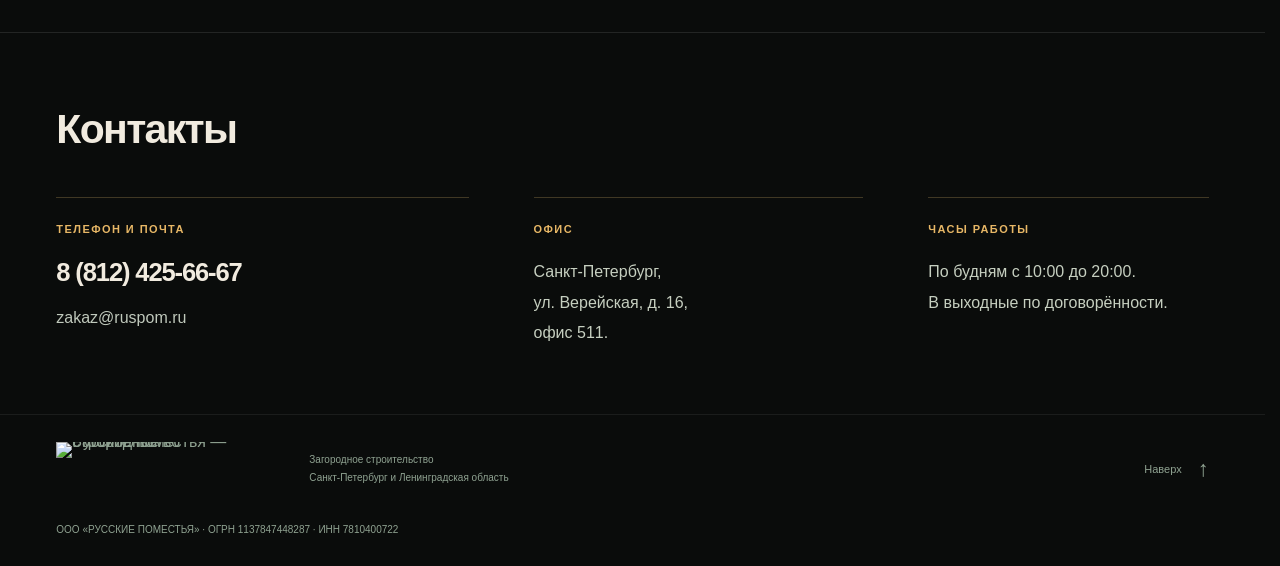
==== commit 596e0a84: "Stack question actions beneath unchanged catalogue buttons" ====
--- a/index.html
+++ b/index.html
@@ -1,4 +1,4 @@
-<!doctype html><html lang="ru"><head><meta charset="utf-8"><meta name="viewport" content="width=device-width,initial-scale=1"><meta name="robots" content="noindex,nofollow,noimageindex"><meta name="theme-color" content="#0a0c0b"><meta name="description" content="Каркасные дома под ключ от производителя. Русские поместья — Санкт-Петербург и Ленинградская область."><title>Каркасные дома под ключ — Русские поместья</title><link rel="preload" as="image" href="assets/cinema/hero-panorama-curtains.png"><link rel="stylesheet" href="assets/cinema.css?v=42"><script src="assets/cinema.js?v=15" defer></script><script src="assets/catalog-form.js" defer></script><script src="assets/callback-form.js" defer></script><script src="assets/question-form.js" defer></script></head><body><a class="skip-link" href="#works">К построенным домам</a><main>
+<!doctype html><html lang="ru"><head><meta charset="utf-8"><meta name="viewport" content="width=device-width,initial-scale=1"><meta name="robots" content="noindex,nofollow,noimageindex"><meta name="theme-color" content="#0a0c0b"><meta name="description" content="Каркасные дома под ключ от производителя. Русские поместья — Санкт-Петербург и Ленинградская область."><title>Каркасные дома под ключ — Русские поместья</title><link rel="preload" as="image" href="assets/cinema/hero-panorama-curtains.png"><link rel="stylesheet" href="assets/cinema.css?v=43"><script src="assets/cinema.js?v=15" defer></script><script src="assets/catalog-form.js" defer></script><script src="assets/callback-form.js" defer></script><script src="assets/question-form.js?v=2" defer></script></head><body><a class="skip-link" href="#works">К построенным домам</a><main>
 <section id="home" aria-labelledby="hero-title" class="hero a"><div class="a__photo" style="background-image:url('assets/cinema/hero-panorama-curtains.png')"></div><div class="a__shade"></div><header class="site-header"><a class="brand" href="#home" aria-label="Русские поместья"><img src="assets/cinema/logo-approved.png" alt="Русские поместья — Загородное строительство"></a><nav class="site-nav"><a href="#works">Построенные дома</a><a href="#tech">Технология</a><a href="#stages">Этапы</a><a href="#contacts">Контакты</a></nav><div class="site-contact"><a class="phone" href="tel:+78124256667">+7 (812) 425-66-67</a><a class="callback" href="#callback-form" data-callback aria-haspopup="dialog" aria-controls="callback-form">Заказать звонок</a></div></header><div class="a__inner"><div class="a__copy"><h1 class="display" id="hero-title">Каркасные дома под ключ от производителя</h1><p class="lead">Строим дома в Санкт-Петербурге и Ленинградской области от 2&nbsp;500&nbsp;000&nbsp;руб. Фиксируем цену договором. Гарантия до 25 лет. Выбирайте дом своей мечты в каталоге с планировками, ценами и комплектациями!</p><div class="a__action"><button class="cta" type="button" data-catalog>Получить каталог <span class="arrow">→</span></button><button class="secondary-cta" type="button" data-question aria-haspopup="dialog" aria-controls="question-form">Задать вопрос</button></div></div><div class="a__bottom"><div class="proof"><div class="proof__item"><svg viewBox="0 0 24 24" fill="none" stroke-width="1.8"><rect x="3" y="5" width="18" height="16" rx="2"/><path d="M7 2v6M17 2v6M3 10h18"/></svg><div><div class="proof__num">13 лет</div><span class="proof__text">в загородном строительстве</span></div></div><div class="proof__item"><svg viewBox="0 0 24 24" fill="none" stroke-width="1.8"><path d="M2 11 12 3l10 8M5 10v11h14V10M9 21v-7h6v7"/></svg><div><div class="proof__num">Более 120</div><span class="proof__text">построенных домов</span></div></div></div></div></div></section>
 <section class="works" id="works" aria-labelledby="works-title"><div class="works-container"><div class="works-heading"><h2 class="section-title" id="works-title">Фото реальных домов, которые мы построили</h2><div class="gallery-controls"><div class="gallery-arrows"><button type="button" class="gallery-arrow " data-gallery-prev aria-label="Предыдущая фотография" disabled><svg viewBox="0 0 24 24" width="24" height="24" fill="none" stroke="currentColor" stroke-width="1.6" aria-hidden="true"><path d="M14 5l-7 7 7 7M7 12h14"/></svg></button><button type="button" class="gallery-arrow " data-gallery-next aria-label="Следующая фотография"><svg viewBox="0 0 24 24" width="24" height="24" fill="none" stroke="currentColor" stroke-width="1.6" aria-hidden="true"><path d="M10 5l7 7-7 7M17 12H3"/></svg></button></div></div></div><div class="gallery-window"><ul class="gallery-track" aria-label="Фотографии построенных домов" aria-roledescription="карусель" tabindex="0"><li class="gallery-card" aria-label="Фотография 1 из 13"><figure><button type="button" class="gallery-photo" data-open="0" aria-label="Открыть фотографию 1: Панорамное остекление"><img src="assets/cinema/gallery-lead-08-marked.webp" width="1448" height="1086" alt="Панорамное остекление — построенный дом Русских поместий" loading="lazy" decoding="async" draggable="false"><span class="expand-photo"><svg viewBox="0 0 24 24" width="20" height="20" fill="none" stroke="currentColor" stroke-width="1.5" aria-hidden="true"><path d="M8 3H3v5M16 3h5v5M21 16v5h-5M8 21H3v-5M3 3l6 6M21 3l-6 6M21 21l-6-6M3 21l6-6"/></svg><span>Увеличить</span></span></button><figcaption><span>Панорамное остекление</span><span class="photo-index">01</span></figcaption></figure></li><li class="gallery-card" aria-label="Фотография 2 из 13"><figure><button type="button" class="gallery-photo" data-open="1" aria-label="Открыть фотографию 2: Открытая терраса"><img src="assets/cinema/gallery-lead-14-marked.webp" width="1448" height="1086" alt="Открытая терраса — построенный дом Русских поместий" loading="lazy" decoding="async" draggable="false"><span class="expand-photo"><svg viewBox="0 0 24 24" width="20" height="20" fill="none" stroke="currentColor" stroke-width="1.5" aria-hidden="true"><path d="M8 3H3v5M16 3h5v5M21 16v5h-5M8 21H3v-5M3 3l6 6M21 3l-6 6M21 21l-6-6M3 21l6-6"/></svg><span>Увеличить</span></span></button><figcaption><span>Открытая терраса</span><span class="photo-index">02</span></figcaption></figure></li><li class="gallery-card" aria-label="Фотография 3 из 13"><figure><button type="button" class="gallery-photo" data-open="2" aria-label="Открыть фотографию 3: Терраса вдоль фасада"><img src="assets/cinema/preview-12.webp" width="1920" height="1440" alt="Терраса вдоль фасада — построенный дом Русских поместий" loading="lazy" decoding="async" draggable="false"><span class="expand-photo"><svg viewBox="0 0 24 24" width="20" height="20" fill="none" stroke="currentColor" stroke-width="1.5" aria-hidden="true"><path d="M8 3H3v5M16 3h5v5M21 16v5h-5M8 21H3v-5M3 3l6 6M21 3l-6 6M21 21l-6-6M3 21l6-6"/></svg><span>Увеличить</span></span></button><figcaption><span>Терраса вдоль фасада</span><span class="photo-index">03</span></figcaption></figure></li><li class="gallery-card" aria-label="Фотография 4 из 13"><figure><button type="button" class="gallery-photo" data-open="3" aria-label="Открыть фотографию 4: Дом в зелёном окружении"><img src="assets/cinema/preview-09.webp" width="1920" height="1440" alt="Дом в зелёном окружении — построенный дом Русских поместий" loading="lazy" decoding="async" draggable="false"><span class="expand-photo"><svg viewBox="0 0 24 24" width="20" height="20" fill="none" stroke="currentColor" stroke-width="1.5" aria-hidden="true"><path d="M8 3H3v5M16 3h5v5M21 16v5h-5M8 21H3v-5M3 3l6 6M21 3l-6 6M21 21l-6-6M3 21l6-6"/></svg><span>Увеличить</span></span></button><figcaption><span>Дом в зелёном окружении</span><span class="photo-index">04</span></figcaption></figure></li><li class="gallery-card" aria-label="Фотография 5 из 13"><figure><button type="button" class="gallery-photo" data-open="4" aria-label="Открыть фотографию 5: Деревянный фасад зимой"><img src="assets/cinema/preview-01.webp" width="1920" height="1440" alt="Деревянный фасад зимой — построенный дом Русских поместий" loading="lazy" decoding="async" draggable="false"><span class="expand-photo"><svg viewBox="0 0 24 24" width="20" height="20" fill="none" stroke="currentColor" stroke-width="1.5" aria-hidden="true"><path d="M8 3H3v5M16 3h5v5M21 16v5h-5M8 21H3v-5M3 3l6 6M21 3l-6 6M21 21l-6-6M3 21l6-6"/></svg><span>Увеличить</span></span></button><figcaption><span>Деревянный фасад зимой</span><span class="photo-index">05</span></figcaption></figure></li><li class="gallery-card" aria-label="Фотография 6 из 13"><figure><button type="button" class="gallery-photo" data-open="5" aria-label="Открыть фотографию 6: Крытая терраса"><img src="assets/cinema/preview-07.webp" width="1920" height="1440" alt="Крытая терраса — построенный дом Русских поместий" loading="lazy" decoding="async" draggable="false"><span class="expand-photo"><svg viewBox="0 0 24 24" width="20" height="20" fill="none" stroke="currentColor" stroke-width="1.5" aria-hidden="true"><path d="M8 3H3v5M16 3h5v5M21 16v5h-5M8 21H3v-5M3 3l6 6M21 3l-6 6M21 21l-6-6M3 21l6-6"/></svg><span>Увеличить</span></span></button><figcaption><span>Крытая терраса</span><span class="photo-index">06</span></figcaption></figure></li><li class="gallery-card" aria-label="Фотография 7 из 13"><figure><button type="button" class="gallery-photo" data-open="6" aria-label="Открыть фотографию 7: Высокое остекление фасада"><img src="assets/cinema/preview-10.webp" width="1920" height="1440" alt="Высокое остекление фасада — построенный дом Русских поместий" loading="lazy" decoding="async" draggable="false"><span class="expand-photo"><svg viewBox="0 0 24 24" width="20" height="20" fill="none" stroke="currentColor" stroke-width="1.5" aria-hidden="true"><path d="M8 3H3v5M16 3h5v5M21 16v5h-5M8 21H3v-5M3 3l6 6M21 3l-6 6M21 21l-6-6M3 21l6-6"/></svg><span>Увеличить</span></span></button><figcaption><span>Высокое остекление фасада</span><span class="photo-index">07</span></figcaption></figure></li><li class="gallery-card" aria-label="Фотография 8 из 13"><figure><button type="button" class="gallery-photo" data-open="7" aria-label="Открыть фотографию 8: Панорамный фасад"><img src="assets/cinema/preview-11.webp" width="1920" height="1440" alt="Панорамный фасад — построенный дом Русских поместий" loading="lazy" decoding="async" draggable="false"><span class="expand-photo"><svg viewBox="0 0 24 24" width="20" height="20" fill="none" stroke="currentColor" stroke-width="1.5" aria-hidden="true"><path d="M8 3H3v5M16 3h5v5M21 16v5h-5M8 21H3v-5M3 3l6 6M21 3l-6 6M21 21l-6-6M3 21l6-6"/></svg><span>Увеличить</span></span></button><figcaption><span>Панорамный фасад</span><span class="photo-index">08</span></figcaption></figure></li><li class="gallery-card" aria-label="Фотография 9 из 13"><figure><button type="button" class="gallery-photo" data-open="8" aria-label="Открыть фотографию 9: Фасад в вечернем освещении"><img src="assets/cinema/preview-06.webp" width="1920" height="1440" alt="Фасад в вечернем освещении — построенный дом Русских поместий" loading="lazy" decoding="async" draggable="false"><span class="expand-photo"><svg viewBox="0 0 24 24" width="20" height="20" fill="none" stroke="currentColor" stroke-width="1.5" aria-hidden="true"><path d="M8 3H3v5M16 3h5v5M21 16v5h-5M8 21H3v-5M3 3l6 6M21 3l-6 6M21 21l-6-6M3 21l6-6"/></svg><span>Увеличить</span></span></button><figcaption><span>Фасад в вечернем освещении</span><span class="photo-index">09</span></figcaption></figure></li><li class="gallery-card" aria-label="Фотография 10 из 13"><figure><button type="button" class="gallery-photo" data-open="9" aria-label="Открыть фотографию 10: Дом с крыльцом"><img src="assets/cinema/preview-13.webp" width="1920" height="1440" alt="Дом с крыльцом — построенный дом Русских поместий" loading="lazy" decoding="async" draggable="false"><span class="expand-photo"><svg viewBox="0 0 24 24" width="20" height="20" fill="none" stroke="currentColor" stroke-width="1.5" aria-hidden="true"><path d="M8 3H3v5M16 3h5v5M21 16v5h-5M8 21H3v-5M3 3l6 6M21 3l-6 6M21 21l-6-6M3 21l6-6"/></svg><span>Увеличить</span></span></button><figcaption><span>Дом с крыльцом</span><span class="photo-index">10</span></figcaption></figure></li><li class="gallery-card" aria-label="Фотография 11 из 13"><figure><button type="button" class="gallery-photo" data-open="10" aria-label="Открыть фотографию 11: Дом с крытой террасой"><img src="assets/cinema/preview-05.webp" width="1920" height="1440" alt="Дом с крытой террасой — построенный дом Русских поместий" loading="lazy" decoding="async" draggable="false"><span class="expand-photo"><svg viewBox="0 0 24 24" width="20" height="20" fill="none" stroke="currentColor" stroke-width="1.5" aria-hidden="true"><path d="M8 3H3v5M16 3h5v5M21 16v5h-5M8 21H3v-5M3 3l6 6M21 3l-6 6M21 21l-6-6M3 21l6-6"/></svg><span>Увеличить</span></span></button><figcaption><span>Дом с крытой террасой</span><span class="photo-index">11</span></figcaption></figure></li><li class="gallery-card" aria-label="Фотография 12 из 13"><figure><button type="button" class="gallery-photo" data-open="11" aria-label="Открыть фотографию 12: Одноэтажный дом зимой"><img src="assets/cinema/preview-02.webp" width="1920" height="1440" alt="Одноэтажный дом зимой — построенный дом Русских поместий" loading="lazy" decoding="async" draggable="false"><span class="expand-photo"><svg viewBox="0 0 24 24" width="20" height="20" fill="none" stroke="currentColor" stroke-width="1.5" aria-hidden="true"><path d="M8 3H3v5M16 3h5v5M21 16v5h-5M8 21H3v-5M3 3l6 6M21 3l-6 6M21 21l-6-6M3 21l6-6"/></svg><span>Увеличить</span></span></button><figcaption><span>Одноэтажный дом зимой</span><span class="photo-index">12</span></figcaption></figure></li><li class="gallery-card" aria-label="Фотография 13 из 13"><figure><button type="button" class="gallery-photo" data-open="12" aria-label="Открыть фотографию 13: Дом зимой"><img src="assets/cinema/preview-03.webp" width="1920" height="1440" alt="Дом зимой — построенный дом Русских поместий" loading="lazy" decoding="async" draggable="false"><span class="expand-photo"><svg viewBox="0 0 24 24" width="20" height="20" fill="none" stroke="currentColor" stroke-width="1.5" aria-hidden="true"><path d="M8 3H3v5M16 3h5v5M21 16v5h-5M8 21H3v-5M3 3l6 6M21 3l-6 6M21 21l-6-6M3 21l6-6"/></svg><span>Увеличить</span></span></button><figcaption><span>Дом зимой</span><span class="photo-index">13</span></figcaption></figure></li></ul></div><div class="gallery-bottom"><div class="gallery-progress" aria-hidden="true"><span></span></div></div></div></section>
 
@@ -145,7 +145,7 @@
  <form class="catalog-form" novalidate>
   <div class="catalog-field"><label for="question-phone">Телефон <span aria-hidden="true">*</span></label><input id="question-phone" name="phone" type="tel" autocomplete="tel" inputmode="tel" maxlength="30" placeholder="+7 (___) ___-__-__" required aria-describedby="question-phone-error"><p class="catalog-error" id="question-phone-error" hidden></p></div>
   <div class="catalog-field"><label for="question-name">Имя <span class="catalog-optional">Необязательно</span></label><input id="question-name" name="name" type="text" autocomplete="given-name" maxlength="80" placeholder="Как к вам обращаться"></div>
-  <div class="catalog-field"><label for="question-message">Ваш вопрос <span aria-hidden="true">*</span></label><textarea id="question-message" name="question" rows="4" maxlength="3000" placeholder="Что хотите уточнить о доме, коммуникациях, условиях или оплате?" required aria-describedby="question-message-error"></textarea><p class="catalog-error" id="question-message-error" hidden></p></div>
+  <div class="catalog-field"><label for="question-message">Ваш вопрос <span class="catalog-optional">Необязательно</span></label><textarea id="question-message" name="question" rows="4" maxlength="3000" placeholder="Что хотите уточнить о доме, коммуникациях, условиях или оплате?"></textarea></div>
   <button class="cta catalog-submit" type="submit">Задать вопрос</button>
   <div class="catalog-consent"><label><input type="checkbox" name="consent" required aria-describedby="question-consent-error"><span>Нажимая кнопку «Задать вопрос», я соглашаюсь с правилами <a href="https://russkie-pomestya.ru/politika-obrabotki-personalnykh-dannykh/" target="_blank" rel="noopener noreferrer">обработки персональных данных</a>.</span></label><p class="catalog-error" id="question-consent-error" hidden></p></div>
   <p class="catalog-form-status" role="status" aria-live="polite" hidden></p>
--- a/assets/cinema.css
+++ b/assets/cinema.css
@@ -115,10 +115,10 @@
 /* Callback uses the catalogue form styles. */
 .callback-modal .catalog-form{margin-top:26px}
 
-/* Secondary question action beside the catalogue action. */
-.secondary-cta{display:inline-flex;align-items:center;justify-content:center;flex-shrink:0;width:200px;max-width:100%;min-height:var(--cta-height);padding:14px var(--cta-padding-x);border:1px solid #c7cdc67a;border-radius:var(--button-radius);background:transparent;color:var(--cream);font:inherit;font-size:var(--cta-font-size);font-weight:700;line-height:20px;cursor:pointer;transition:background .2s,border-color .2s}
+/* Secondary question action below the unchanged catalogue button. */
+.secondary-cta{display:inline-flex;align-items:center;justify-content:center;flex-shrink:0;width:var(--cta-width);max-width:100%;height:var(--cta-height);min-height:var(--cta-height);padding:14px var(--cta-padding-x);border:1px solid #c7cdc67a;border-radius:var(--button-radius);background:transparent;color:var(--cream);font:inherit;font-size:var(--cta-font-size);font-weight:700;line-height:20px;cursor:pointer;transition:background .2s,border-color .2s}
 .secondary-cta:hover{background:#ffffff0a;border-color:var(--cream)}.secondary-cta:focus-visible{outline:2px solid var(--cream);outline-offset:4px}
-.a__action{gap:16px;flex-wrap:wrap}.catalogue-layout{grid-template-columns:minmax(0,1fr) auto;gap:40px}.catalogue-actions{display:flex;align-items:center;gap:16px;min-width:0}
+.a__action{flex-direction:column;align-items:flex-start;gap:12px}.catalogue-layout{grid-template-columns:minmax(0,1fr) var(--cta-width);gap:64px}.catalogue-actions{display:flex;flex-direction:column;align-items:stretch;gap:12px;min-width:0}
 .question-modal .catalog-form{margin-top:26px}.catalog-field textarea{box-sizing:border-box;width:100%;min-width:0;min-height:120px;margin:0;padding:13px 14px;border:1px solid #607268;border-radius:var(--button-radius);background:#13231c;color:var(--cream);font:inherit;font-size:16px;line-height:1.5;resize:vertical}.catalog-field textarea::placeholder{color:#a5b4aa;opacity:1}.catalog-field textarea:focus-visible{outline:2px solid var(--gold);outline-offset:3px}.catalog-field textarea[aria-invalid=true]{border-color:#e8a4a0}
 @media(min-width:781px) and (max-width:1300px){.catalogue-layout{grid-template-columns:minmax(0,1fr) var(--cta-width);gap:32px}.catalogue-actions{flex-direction:column}.catalogue-actions .secondary-cta{width:100%}}
 @media(max-width:780px){.a__action{align-items:stretch}.a__action .secondary-cta{width:var(--cta-width)}.catalogue-layout{grid-template-columns:minmax(0,1fr);gap:24px}.catalogue-actions{flex-direction:column;align-items:stretch}.catalogue-actions .secondary-cta{width:var(--cta-width)}}
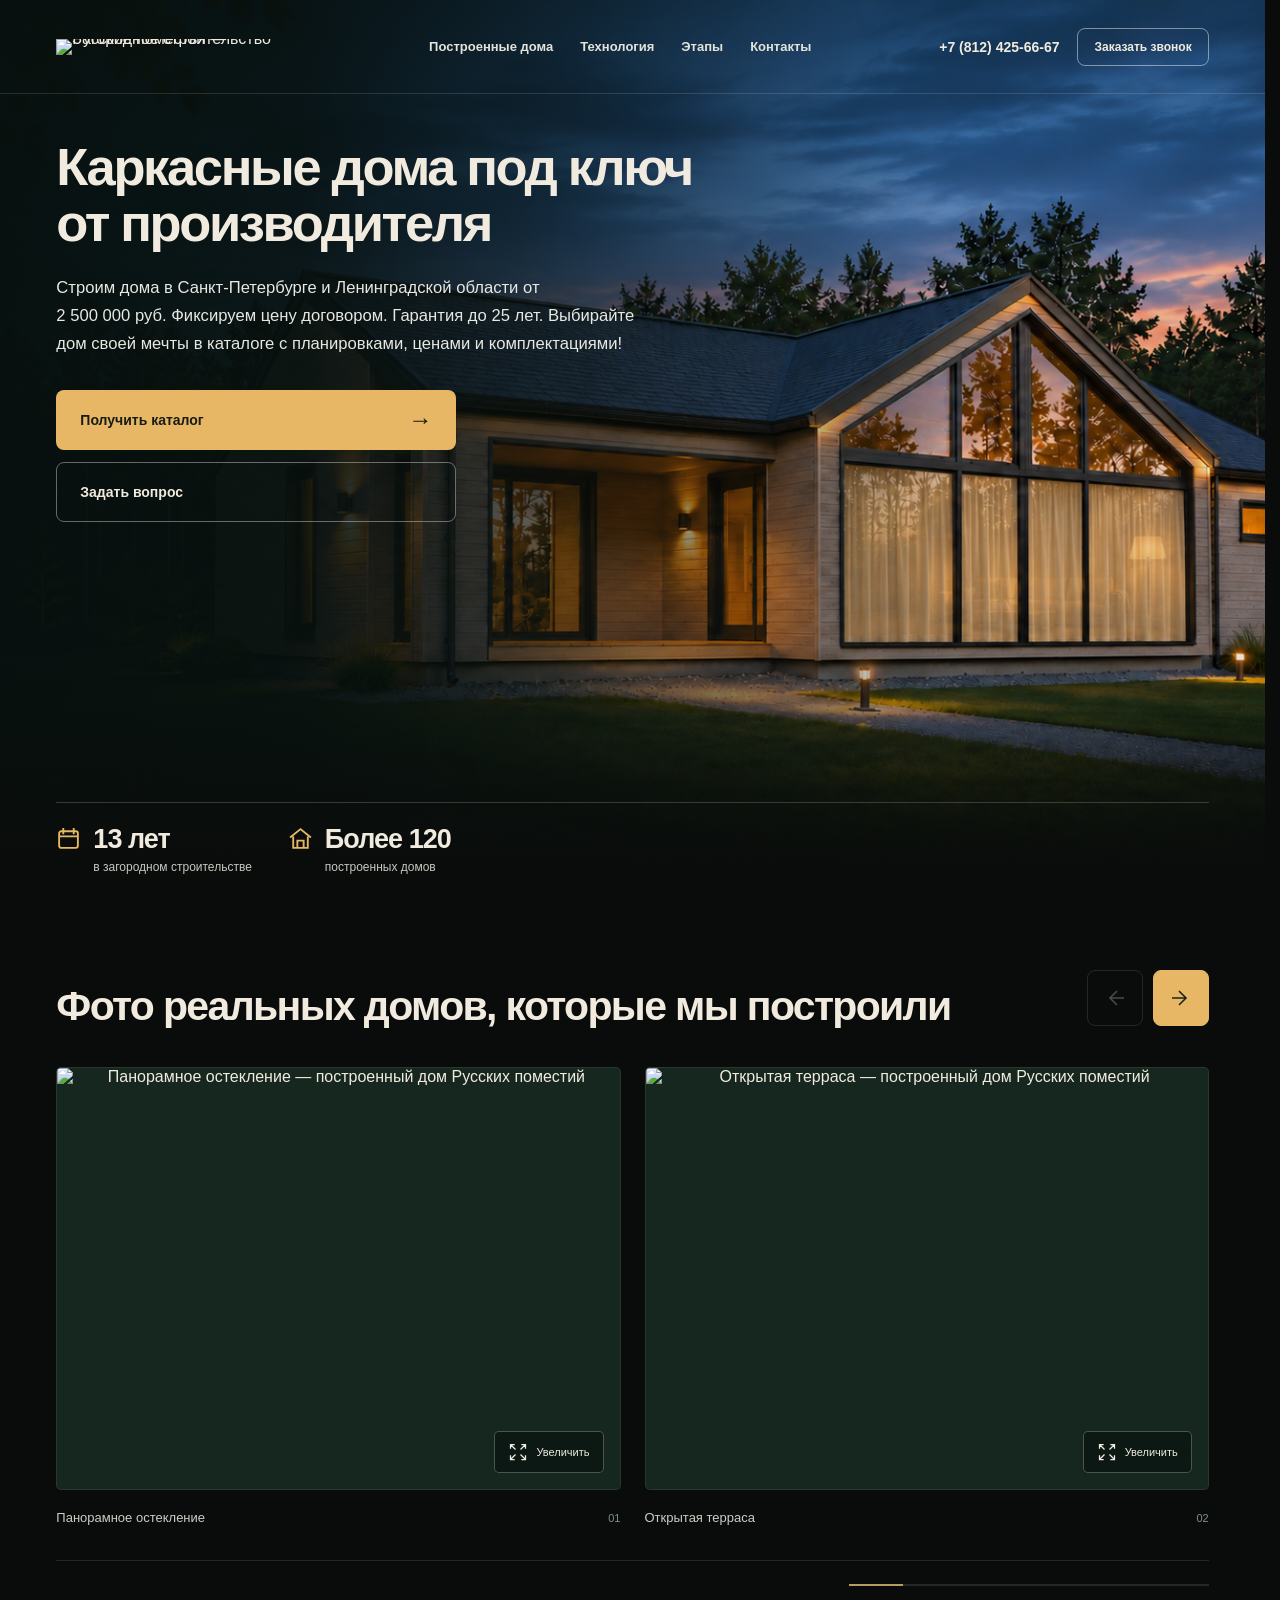
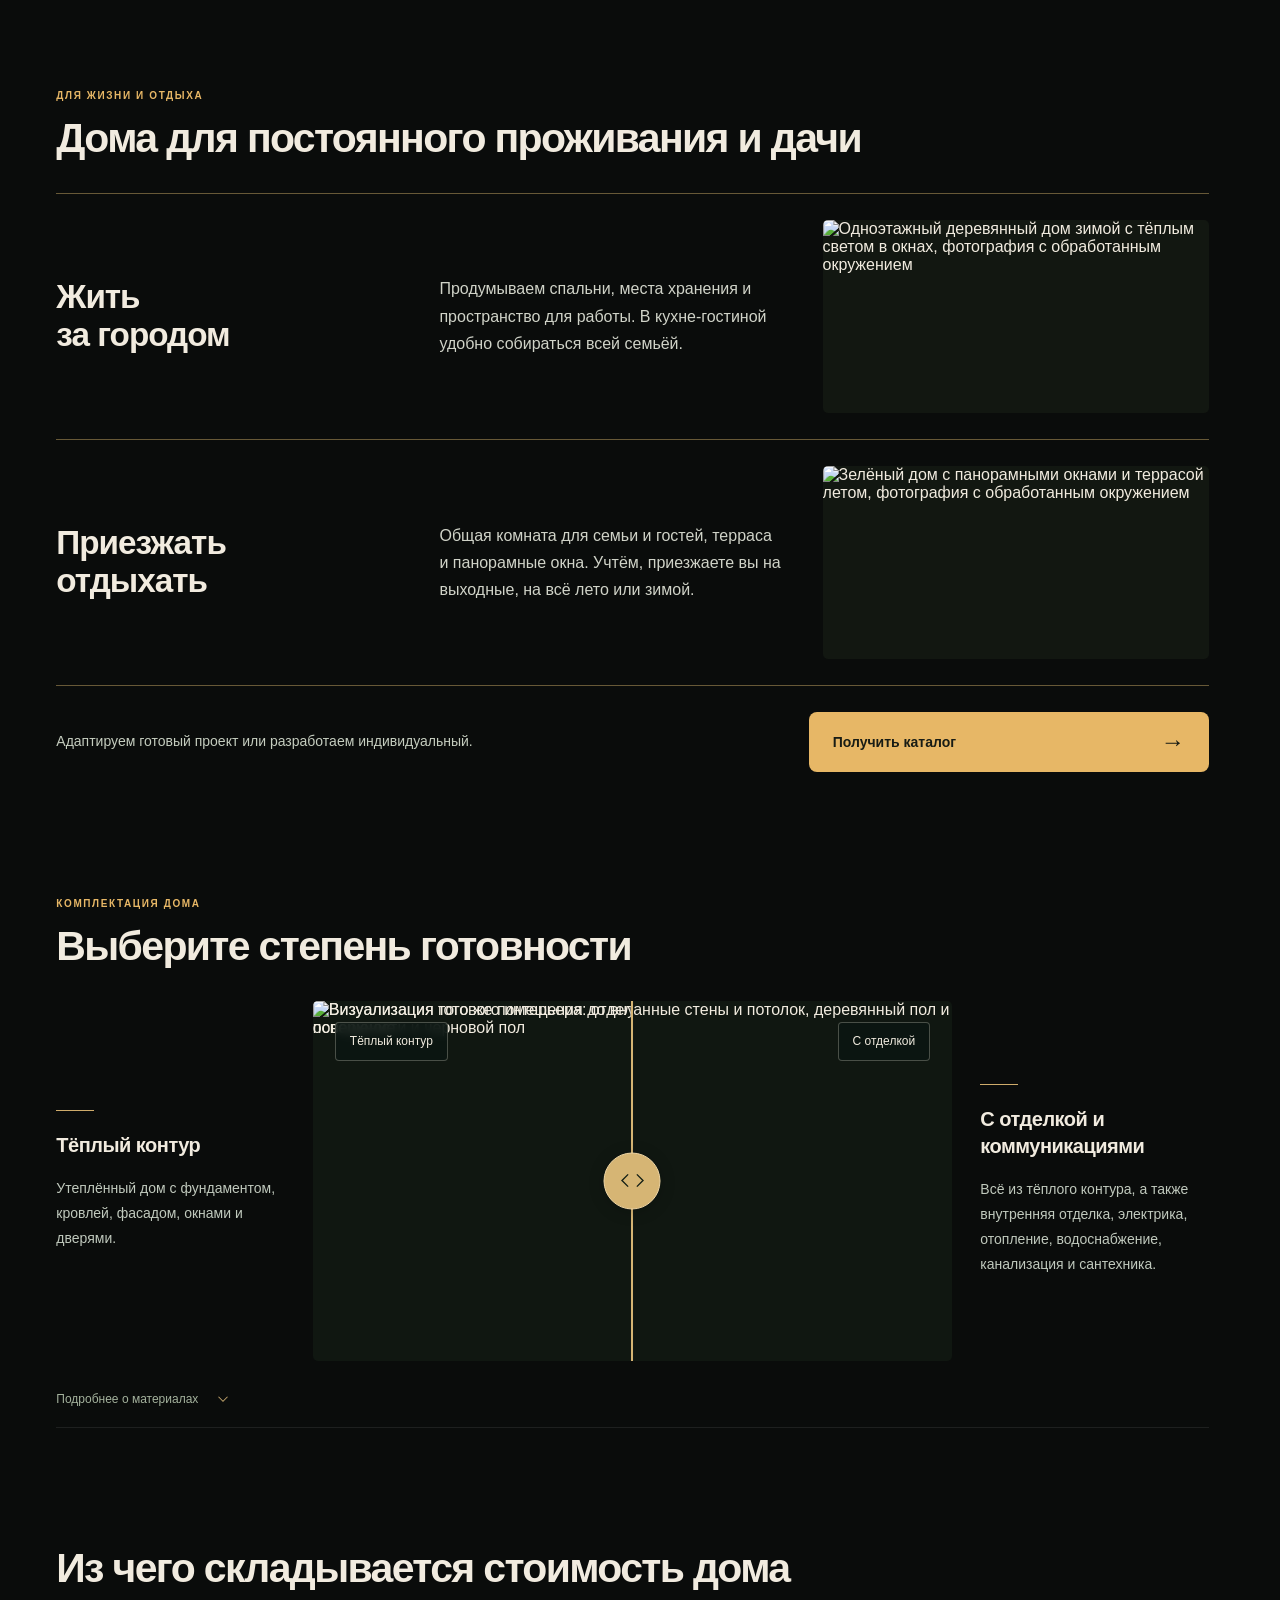
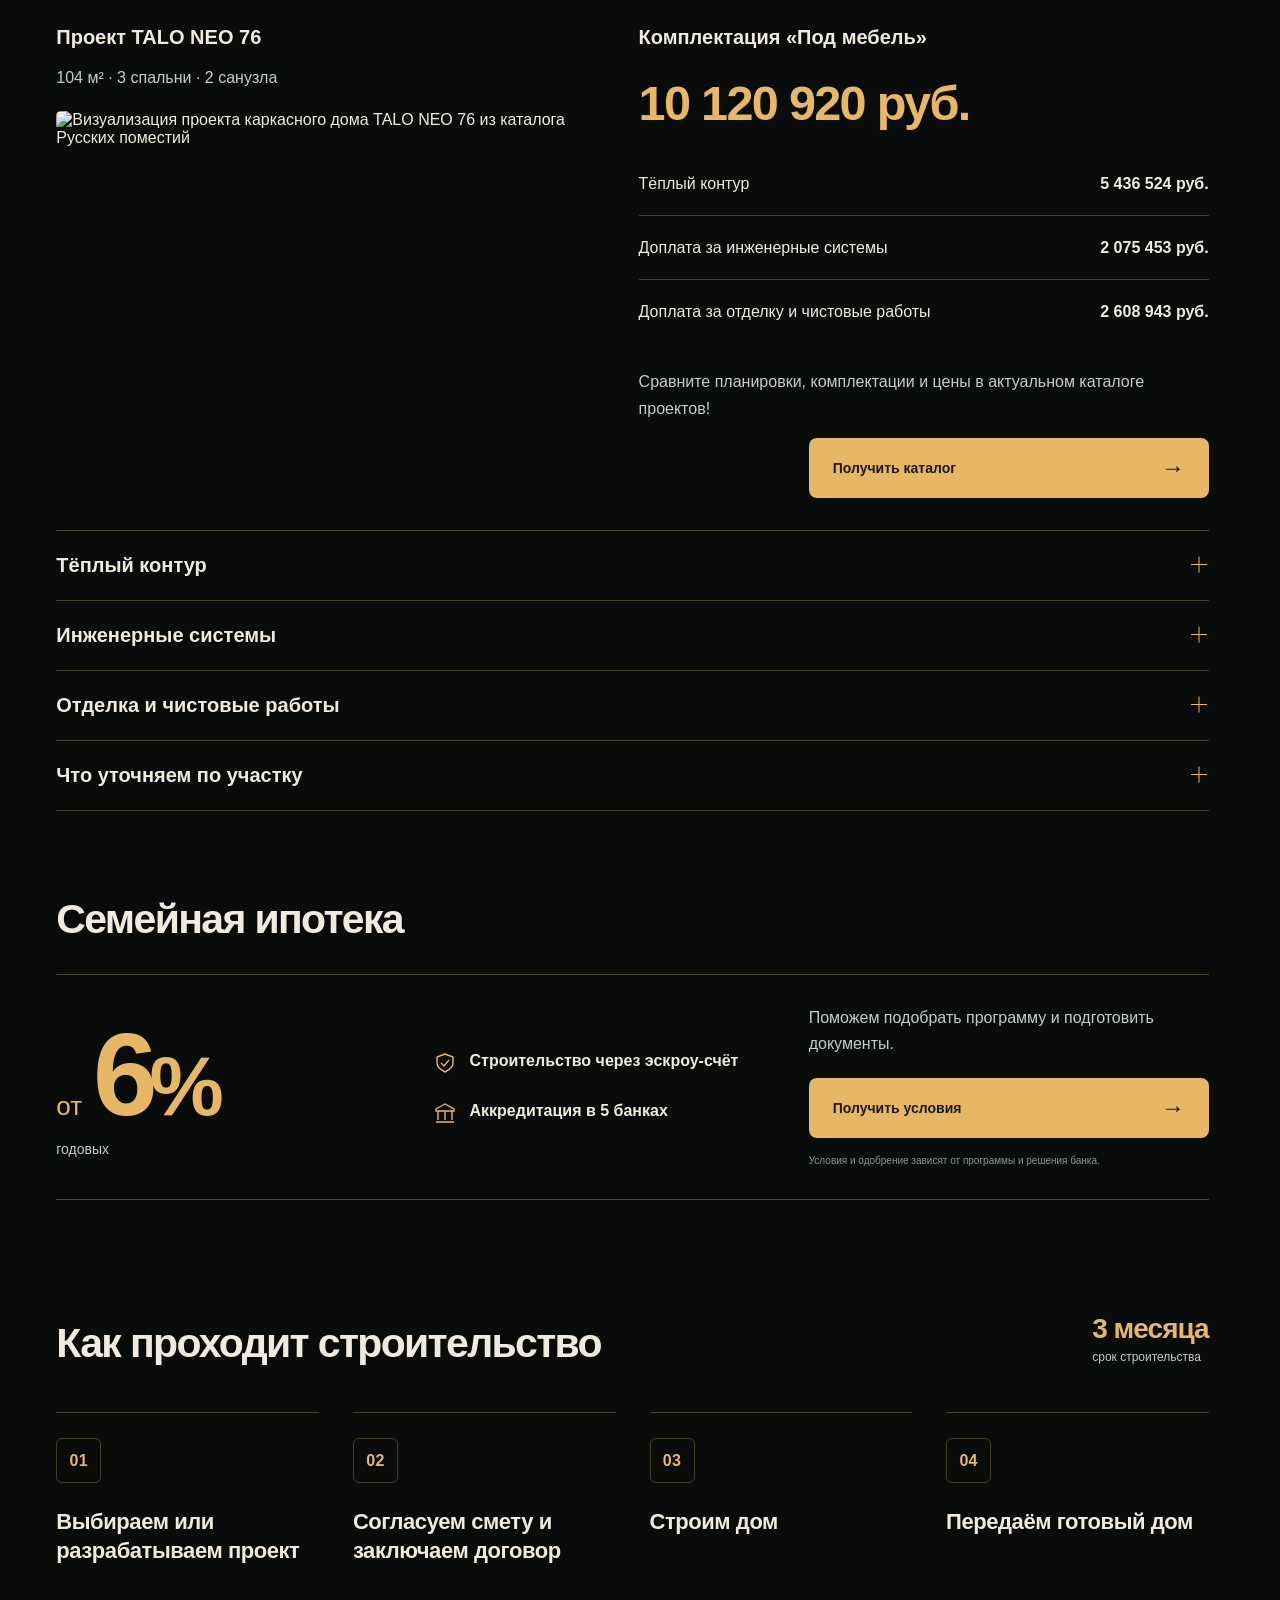
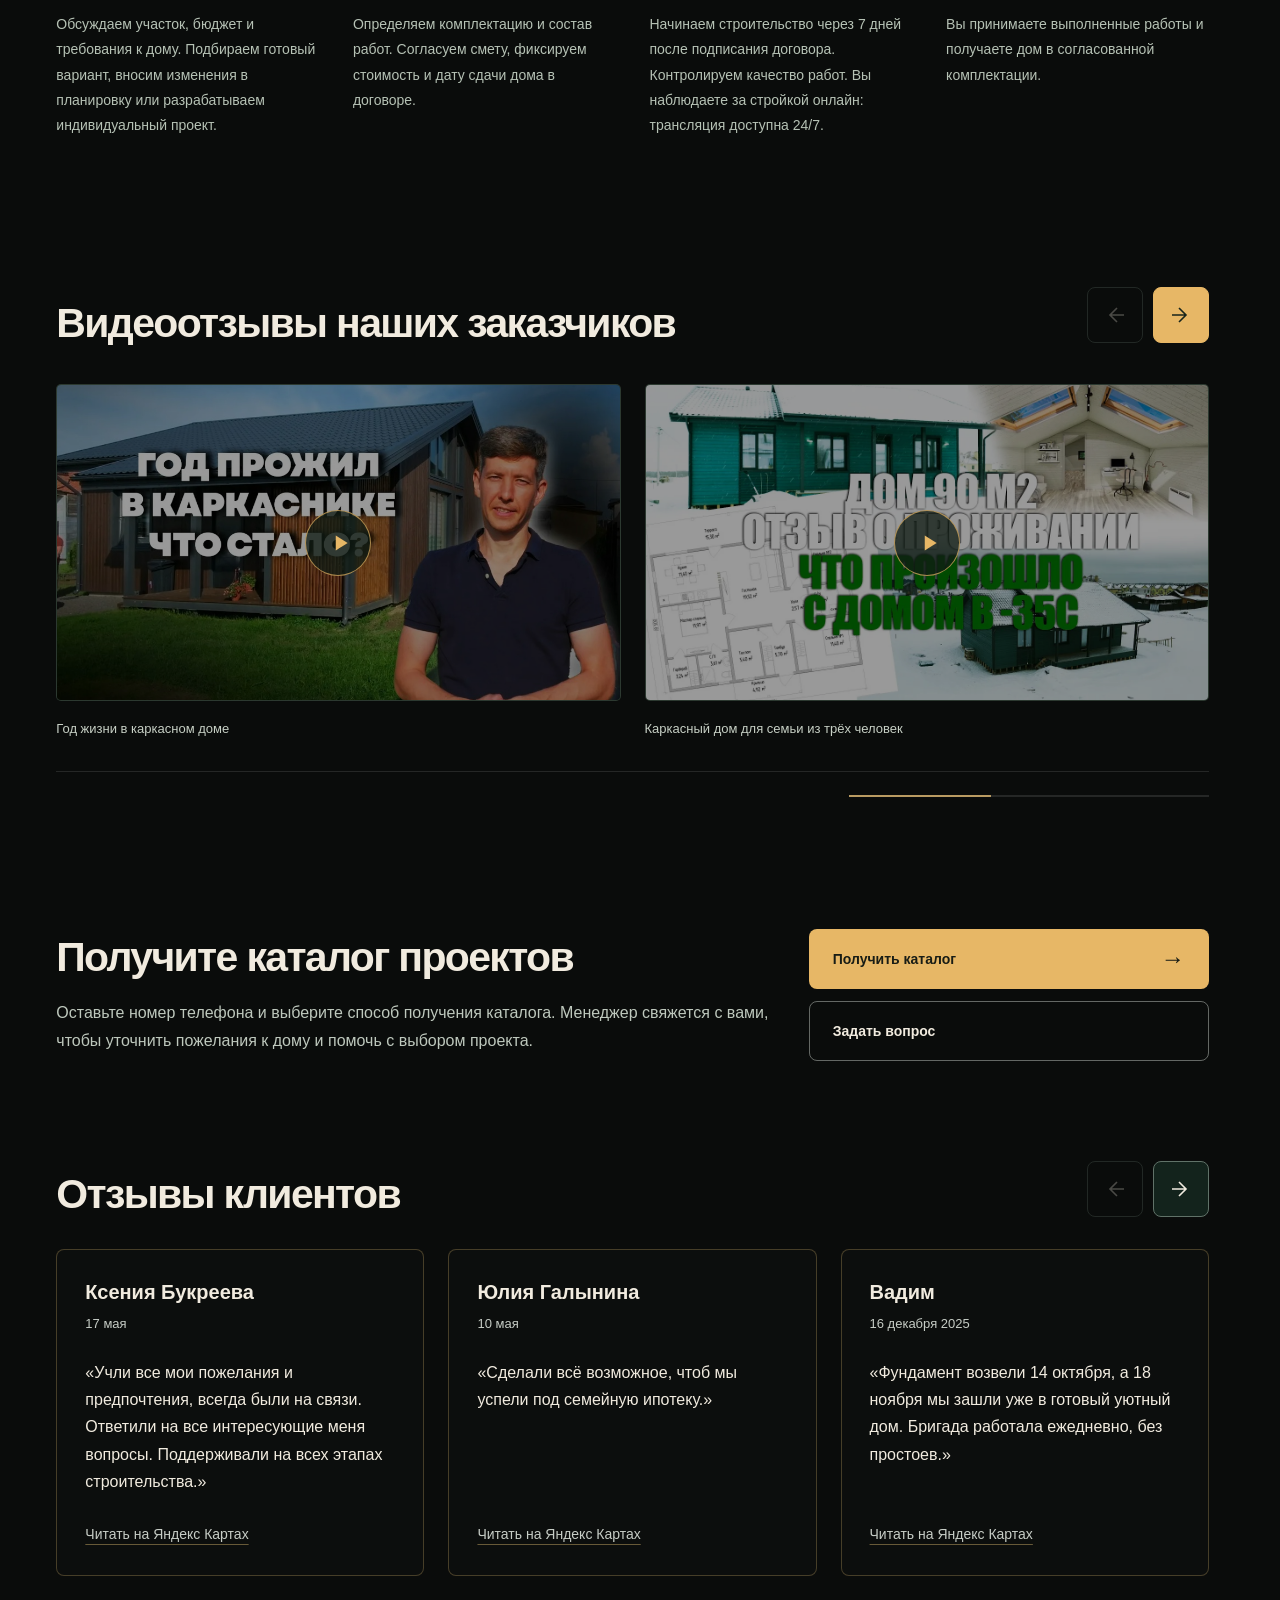
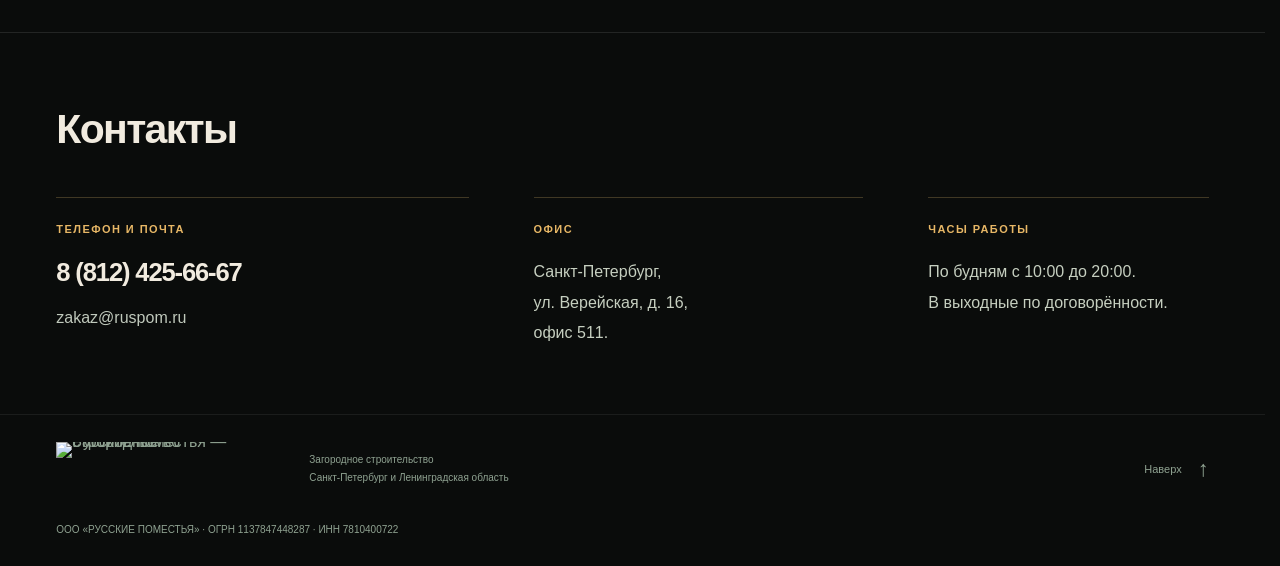
==== commit 0c5636ee: "Align secondary question labels with unchanged catalogue labels" ====
--- a/index.html
+++ b/index.html
@@ -1,4 +1,4 @@
-<!doctype html><html lang="ru"><head><meta charset="utf-8"><meta name="viewport" content="width=device-width,initial-scale=1"><meta name="robots" content="noindex,nofollow,noimageindex"><meta name="theme-color" content="#0a0c0b"><meta name="description" content="Каркасные дома под ключ от производителя. Русские поместья — Санкт-Петербург и Ленинградская область."><title>Каркасные дома под ключ — Русские поместья</title><link rel="preload" as="image" href="assets/cinema/hero-panorama-curtains.png"><link rel="stylesheet" href="assets/cinema.css?v=43"><script src="assets/cinema.js?v=15" defer></script><script src="assets/catalog-form.js" defer></script><script src="assets/callback-form.js" defer></script><script src="assets/question-form.js?v=2" defer></script></head><body><a class="skip-link" href="#works">К построенным домам</a><main>
+<!doctype html><html lang="ru"><head><meta charset="utf-8"><meta name="viewport" content="width=device-width,initial-scale=1"><meta name="robots" content="noindex,nofollow,noimageindex"><meta name="theme-color" content="#0a0c0b"><meta name="description" content="Каркасные дома под ключ от производителя. Русские поместья — Санкт-Петербург и Ленинградская область."><title>Каркасные дома под ключ — Русские поместья</title><link rel="preload" as="image" href="assets/cinema/hero-panorama-curtains.png"><link rel="stylesheet" href="assets/cinema.css?v=44"><script src="assets/cinema.js?v=15" defer></script><script src="assets/catalog-form.js" defer></script><script src="assets/callback-form.js" defer></script><script src="assets/question-form.js?v=2" defer></script></head><body><a class="skip-link" href="#works">К построенным домам</a><main>
 <section id="home" aria-labelledby="hero-title" class="hero a"><div class="a__photo" style="background-image:url('assets/cinema/hero-panorama-curtains.png')"></div><div class="a__shade"></div><header class="site-header"><a class="brand" href="#home" aria-label="Русские поместья"><img src="assets/cinema/logo-approved.png" alt="Русские поместья — Загородное строительство"></a><nav class="site-nav"><a href="#works">Построенные дома</a><a href="#tech">Технология</a><a href="#stages">Этапы</a><a href="#contacts">Контакты</a></nav><div class="site-contact"><a class="phone" href="tel:+78124256667">+7 (812) 425-66-67</a><a class="callback" href="#callback-form" data-callback aria-haspopup="dialog" aria-controls="callback-form">Заказать звонок</a></div></header><div class="a__inner"><div class="a__copy"><h1 class="display" id="hero-title">Каркасные дома под ключ от производителя</h1><p class="lead">Строим дома в Санкт-Петербурге и Ленинградской области от 2&nbsp;500&nbsp;000&nbsp;руб. Фиксируем цену договором. Гарантия до 25 лет. Выбирайте дом своей мечты в каталоге с планировками, ценами и комплектациями!</p><div class="a__action"><button class="cta" type="button" data-catalog>Получить каталог <span class="arrow">→</span></button><button class="secondary-cta" type="button" data-question aria-haspopup="dialog" aria-controls="question-form">Задать вопрос</button></div></div><div class="a__bottom"><div class="proof"><div class="proof__item"><svg viewBox="0 0 24 24" fill="none" stroke-width="1.8"><rect x="3" y="5" width="18" height="16" rx="2"/><path d="M7 2v6M17 2v6M3 10h18"/></svg><div><div class="proof__num">13 лет</div><span class="proof__text">в загородном строительстве</span></div></div><div class="proof__item"><svg viewBox="0 0 24 24" fill="none" stroke-width="1.8"><path d="M2 11 12 3l10 8M5 10v11h14V10M9 21v-7h6v7"/></svg><div><div class="proof__num">Более 120</div><span class="proof__text">построенных домов</span></div></div></div></div></div></section>
 <section class="works" id="works" aria-labelledby="works-title"><div class="works-container"><div class="works-heading"><h2 class="section-title" id="works-title">Фото реальных домов, которые мы построили</h2><div class="gallery-controls"><div class="gallery-arrows"><button type="button" class="gallery-arrow " data-gallery-prev aria-label="Предыдущая фотография" disabled><svg viewBox="0 0 24 24" width="24" height="24" fill="none" stroke="currentColor" stroke-width="1.6" aria-hidden="true"><path d="M14 5l-7 7 7 7M7 12h14"/></svg></button><button type="button" class="gallery-arrow " data-gallery-next aria-label="Следующая фотография"><svg viewBox="0 0 24 24" width="24" height="24" fill="none" stroke="currentColor" stroke-width="1.6" aria-hidden="true"><path d="M10 5l7 7-7 7M17 12H3"/></svg></button></div></div></div><div class="gallery-window"><ul class="gallery-track" aria-label="Фотографии построенных домов" aria-roledescription="карусель" tabindex="0"><li class="gallery-card" aria-label="Фотография 1 из 13"><figure><button type="button" class="gallery-photo" data-open="0" aria-label="Открыть фотографию 1: Панорамное остекление"><img src="assets/cinema/gallery-lead-08-marked.webp" width="1448" height="1086" alt="Панорамное остекление — построенный дом Русских поместий" loading="lazy" decoding="async" draggable="false"><span class="expand-photo"><svg viewBox="0 0 24 24" width="20" height="20" fill="none" stroke="currentColor" stroke-width="1.5" aria-hidden="true"><path d="M8 3H3v5M16 3h5v5M21 16v5h-5M8 21H3v-5M3 3l6 6M21 3l-6 6M21 21l-6-6M3 21l6-6"/></svg><span>Увеличить</span></span></button><figcaption><span>Панорамное остекление</span><span class="photo-index">01</span></figcaption></figure></li><li class="gallery-card" aria-label="Фотография 2 из 13"><figure><button type="button" class="gallery-photo" data-open="1" aria-label="Открыть фотографию 2: Открытая терраса"><img src="assets/cinema/gallery-lead-14-marked.webp" width="1448" height="1086" alt="Открытая терраса — построенный дом Русских поместий" loading="lazy" decoding="async" draggable="false"><span class="expand-photo"><svg viewBox="0 0 24 24" width="20" height="20" fill="none" stroke="currentColor" stroke-width="1.5" aria-hidden="true"><path d="M8 3H3v5M16 3h5v5M21 16v5h-5M8 21H3v-5M3 3l6 6M21 3l-6 6M21 21l-6-6M3 21l6-6"/></svg><span>Увеличить</span></span></button><figcaption><span>Открытая терраса</span><span class="photo-index">02</span></figcaption></figure></li><li class="gallery-card" aria-label="Фотография 3 из 13"><figure><button type="button" class="gallery-photo" data-open="2" aria-label="Открыть фотографию 3: Терраса вдоль фасада"><img src="assets/cinema/preview-12.webp" width="1920" height="1440" alt="Терраса вдоль фасада — построенный дом Русских поместий" loading="lazy" decoding="async" draggable="false"><span class="expand-photo"><svg viewBox="0 0 24 24" width="20" height="20" fill="none" stroke="currentColor" stroke-width="1.5" aria-hidden="true"><path d="M8 3H3v5M16 3h5v5M21 16v5h-5M8 21H3v-5M3 3l6 6M21 3l-6 6M21 21l-6-6M3 21l6-6"/></svg><span>Увеличить</span></span></button><figcaption><span>Терраса вдоль фасада</span><span class="photo-index">03</span></figcaption></figure></li><li class="gallery-card" aria-label="Фотография 4 из 13"><figure><button type="button" class="gallery-photo" data-open="3" aria-label="Открыть фотографию 4: Дом в зелёном окружении"><img src="assets/cinema/preview-09.webp" width="1920" height="1440" alt="Дом в зелёном окружении — построенный дом Русских поместий" loading="lazy" decoding="async" draggable="false"><span class="expand-photo"><svg viewBox="0 0 24 24" width="20" height="20" fill="none" stroke="currentColor" stroke-width="1.5" aria-hidden="true"><path d="M8 3H3v5M16 3h5v5M21 16v5h-5M8 21H3v-5M3 3l6 6M21 3l-6 6M21 21l-6-6M3 21l6-6"/></svg><span>Увеличить</span></span></button><figcaption><span>Дом в зелёном окружении</span><span class="photo-index">04</span></figcaption></figure></li><li class="gallery-card" aria-label="Фотография 5 из 13"><figure><button type="button" class="gallery-photo" data-open="4" aria-label="Открыть фотографию 5: Деревянный фасад зимой"><img src="assets/cinema/preview-01.webp" width="1920" height="1440" alt="Деревянный фасад зимой — построенный дом Русских поместий" loading="lazy" decoding="async" draggable="false"><span class="expand-photo"><svg viewBox="0 0 24 24" width="20" height="20" fill="none" stroke="currentColor" stroke-width="1.5" aria-hidden="true"><path d="M8 3H3v5M16 3h5v5M21 16v5h-5M8 21H3v-5M3 3l6 6M21 3l-6 6M21 21l-6-6M3 21l6-6"/></svg><span>Увеличить</span></span></button><figcaption><span>Деревянный фасад зимой</span><span class="photo-index">05</span></figcaption></figure></li><li class="gallery-card" aria-label="Фотография 6 из 13"><figure><button type="button" class="gallery-photo" data-open="5" aria-label="Открыть фотографию 6: Крытая терраса"><img src="assets/cinema/preview-07.webp" width="1920" height="1440" alt="Крытая терраса — построенный дом Русских поместий" loading="lazy" decoding="async" draggable="false"><span class="expand-photo"><svg viewBox="0 0 24 24" width="20" height="20" fill="none" stroke="currentColor" stroke-width="1.5" aria-hidden="true"><path d="M8 3H3v5M16 3h5v5M21 16v5h-5M8 21H3v-5M3 3l6 6M21 3l-6 6M21 21l-6-6M3 21l6-6"/></svg><span>Увеличить</span></span></button><figcaption><span>Крытая терраса</span><span class="photo-index">06</span></figcaption></figure></li><li class="gallery-card" aria-label="Фотография 7 из 13"><figure><button type="button" class="gallery-photo" data-open="6" aria-label="Открыть фотографию 7: Высокое остекление фасада"><img src="assets/cinema/preview-10.webp" width="1920" height="1440" alt="Высокое остекление фасада — построенный дом Русских поместий" loading="lazy" decoding="async" draggable="false"><span class="expand-photo"><svg viewBox="0 0 24 24" width="20" height="20" fill="none" stroke="currentColor" stroke-width="1.5" aria-hidden="true"><path d="M8 3H3v5M16 3h5v5M21 16v5h-5M8 21H3v-5M3 3l6 6M21 3l-6 6M21 21l-6-6M3 21l6-6"/></svg><span>Увеличить</span></span></button><figcaption><span>Высокое остекление фасада</span><span class="photo-index">07</span></figcaption></figure></li><li class="gallery-card" aria-label="Фотография 8 из 13"><figure><button type="button" class="gallery-photo" data-open="7" aria-label="Открыть фотографию 8: Панорамный фасад"><img src="assets/cinema/preview-11.webp" width="1920" height="1440" alt="Панорамный фасад — построенный дом Русских поместий" loading="lazy" decoding="async" draggable="false"><span class="expand-photo"><svg viewBox="0 0 24 24" width="20" height="20" fill="none" stroke="currentColor" stroke-width="1.5" aria-hidden="true"><path d="M8 3H3v5M16 3h5v5M21 16v5h-5M8 21H3v-5M3 3l6 6M21 3l-6 6M21 21l-6-6M3 21l6-6"/></svg><span>Увеличить</span></span></button><figcaption><span>Панорамный фасад</span><span class="photo-index">08</span></figcaption></figure></li><li class="gallery-card" aria-label="Фотография 9 из 13"><figure><button type="button" class="gallery-photo" data-open="8" aria-label="Открыть фотографию 9: Фасад в вечернем освещении"><img src="assets/cinema/preview-06.webp" width="1920" height="1440" alt="Фасад в вечернем освещении — построенный дом Русских поместий" loading="lazy" decoding="async" draggable="false"><span class="expand-photo"><svg viewBox="0 0 24 24" width="20" height="20" fill="none" stroke="currentColor" stroke-width="1.5" aria-hidden="true"><path d="M8 3H3v5M16 3h5v5M21 16v5h-5M8 21H3v-5M3 3l6 6M21 3l-6 6M21 21l-6-6M3 21l6-6"/></svg><span>Увеличить</span></span></button><figcaption><span>Фасад в вечернем освещении</span><span class="photo-index">09</span></figcaption></figure></li><li class="gallery-card" aria-label="Фотография 10 из 13"><figure><button type="button" class="gallery-photo" data-open="9" aria-label="Открыть фотографию 10: Дом с крыльцом"><img src="assets/cinema/preview-13.webp" width="1920" height="1440" alt="Дом с крыльцом — построенный дом Русских поместий" loading="lazy" decoding="async" draggable="false"><span class="expand-photo"><svg viewBox="0 0 24 24" width="20" height="20" fill="none" stroke="currentColor" stroke-width="1.5" aria-hidden="true"><path d="M8 3H3v5M16 3h5v5M21 16v5h-5M8 21H3v-5M3 3l6 6M21 3l-6 6M21 21l-6-6M3 21l6-6"/></svg><span>Увеличить</span></span></button><figcaption><span>Дом с крыльцом</span><span class="photo-index">10</span></figcaption></figure></li><li class="gallery-card" aria-label="Фотография 11 из 13"><figure><button type="button" class="gallery-photo" data-open="10" aria-label="Открыть фотографию 11: Дом с крытой террасой"><img src="assets/cinema/preview-05.webp" width="1920" height="1440" alt="Дом с крытой террасой — построенный дом Русских поместий" loading="lazy" decoding="async" draggable="false"><span class="expand-photo"><svg viewBox="0 0 24 24" width="20" height="20" fill="none" stroke="currentColor" stroke-width="1.5" aria-hidden="true"><path d="M8 3H3v5M16 3h5v5M21 16v5h-5M8 21H3v-5M3 3l6 6M21 3l-6 6M21 21l-6-6M3 21l6-6"/></svg><span>Увеличить</span></span></button><figcaption><span>Дом с крытой террасой</span><span class="photo-index">11</span></figcaption></figure></li><li class="gallery-card" aria-label="Фотография 12 из 13"><figure><button type="button" class="gallery-photo" data-open="11" aria-label="Открыть фотографию 12: Одноэтажный дом зимой"><img src="assets/cinema/preview-02.webp" width="1920" height="1440" alt="Одноэтажный дом зимой — построенный дом Русских поместий" loading="lazy" decoding="async" draggable="false"><span class="expand-photo"><svg viewBox="0 0 24 24" width="20" height="20" fill="none" stroke="currentColor" stroke-width="1.5" aria-hidden="true"><path d="M8 3H3v5M16 3h5v5M21 16v5h-5M8 21H3v-5M3 3l6 6M21 3l-6 6M21 21l-6-6M3 21l6-6"/></svg><span>Увеличить</span></span></button><figcaption><span>Одноэтажный дом зимой</span><span class="photo-index">12</span></figcaption></figure></li><li class="gallery-card" aria-label="Фотография 13 из 13"><figure><button type="button" class="gallery-photo" data-open="12" aria-label="Открыть фотографию 13: Дом зимой"><img src="assets/cinema/preview-03.webp" width="1920" height="1440" alt="Дом зимой — построенный дом Русских поместий" loading="lazy" decoding="async" draggable="false"><span class="expand-photo"><svg viewBox="0 0 24 24" width="20" height="20" fill="none" stroke="currentColor" stroke-width="1.5" aria-hidden="true"><path d="M8 3H3v5M16 3h5v5M21 16v5h-5M8 21H3v-5M3 3l6 6M21 3l-6 6M21 21l-6-6M3 21l6-6"/></svg><span>Увеличить</span></span></button><figcaption><span>Дом зимой</span><span class="photo-index">13</span></figcaption></figure></li></ul></div><div class="gallery-bottom"><div class="gallery-progress" aria-hidden="true"><span></span></div></div></div></section>
 
--- a/assets/cinema.css
+++ b/assets/cinema.css
@@ -116,7 +116,7 @@
 .callback-modal .catalog-form{margin-top:26px}
 
 /* Secondary question action below the unchanged catalogue button. */
-.secondary-cta{display:inline-flex;align-items:center;justify-content:center;flex-shrink:0;width:var(--cta-width);max-width:100%;height:var(--cta-height);min-height:var(--cta-height);padding:14px var(--cta-padding-x);border:1px solid #c7cdc67a;border-radius:var(--button-radius);background:transparent;color:var(--cream);font:inherit;font-size:var(--cta-font-size);font-weight:700;line-height:20px;cursor:pointer;transition:background .2s,border-color .2s}
+.secondary-cta{display:inline-flex;align-items:center;justify-content:flex-start;flex-shrink:0;width:var(--cta-width);max-width:100%;height:var(--cta-height);min-height:var(--cta-height);padding:14px calc(var(--cta-padding-x) - 1px);border:1px solid #c7cdc67a;border-radius:var(--button-radius);background:transparent;color:var(--cream);font:inherit;font-size:var(--cta-font-size);font-weight:700;line-height:20px;cursor:pointer;transition:background .2s,border-color .2s}
 .secondary-cta:hover{background:#ffffff0a;border-color:var(--cream)}.secondary-cta:focus-visible{outline:2px solid var(--cream);outline-offset:4px}
 .a__action{flex-direction:column;align-items:flex-start;gap:12px}.catalogue-layout{grid-template-columns:minmax(0,1fr) var(--cta-width);gap:64px}.catalogue-actions{display:flex;flex-direction:column;align-items:stretch;gap:12px;min-width:0}
 .question-modal .catalog-form{margin-top:26px}.catalog-field textarea{box-sizing:border-box;width:100%;min-width:0;min-height:120px;margin:0;padding:13px 14px;border:1px solid #607268;border-radius:var(--button-radius);background:#13231c;color:var(--cream);font:inherit;font-size:16px;line-height:1.5;resize:vertical}.catalog-field textarea::placeholder{color:#a5b4aa;opacity:1}.catalog-field textarea:focus-visible{outline:2px solid var(--gold);outline-offset:3px}.catalog-field textarea[aria-invalid=true]{border-color:#e8a4a0}
